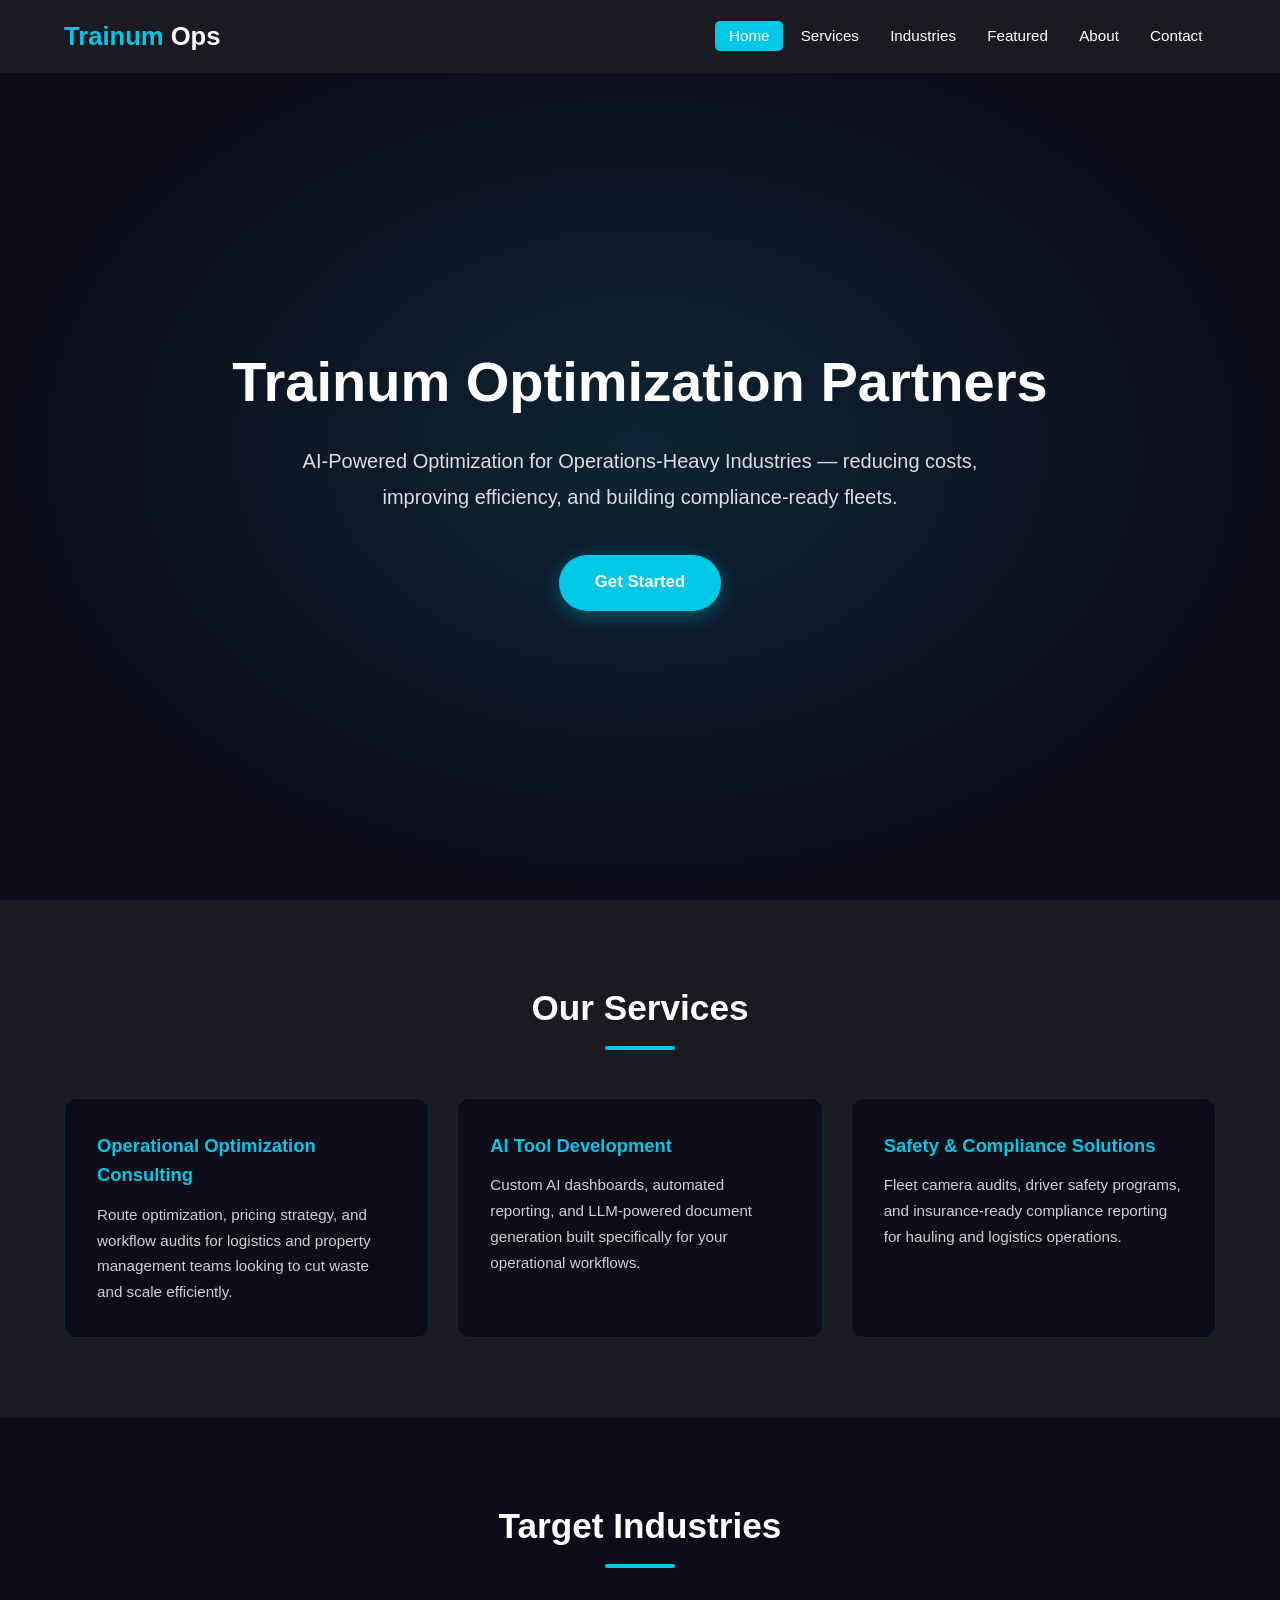
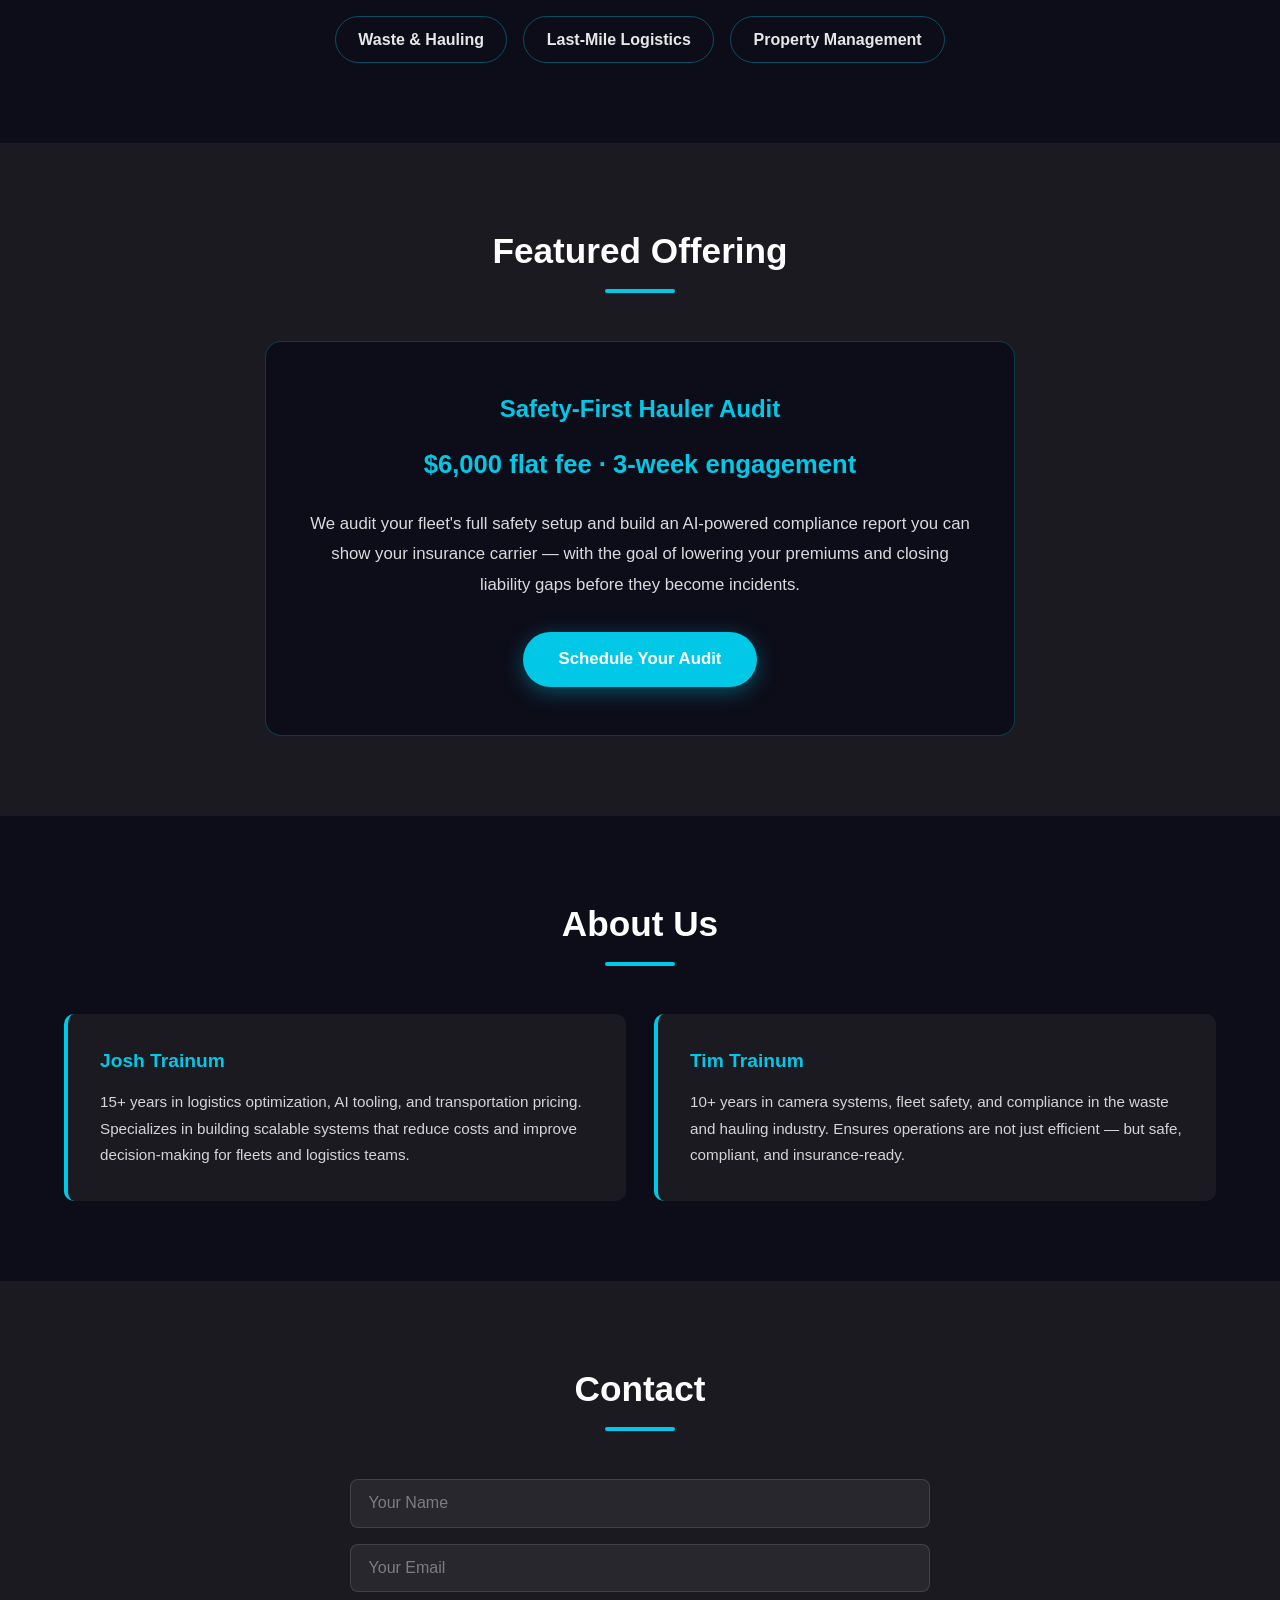
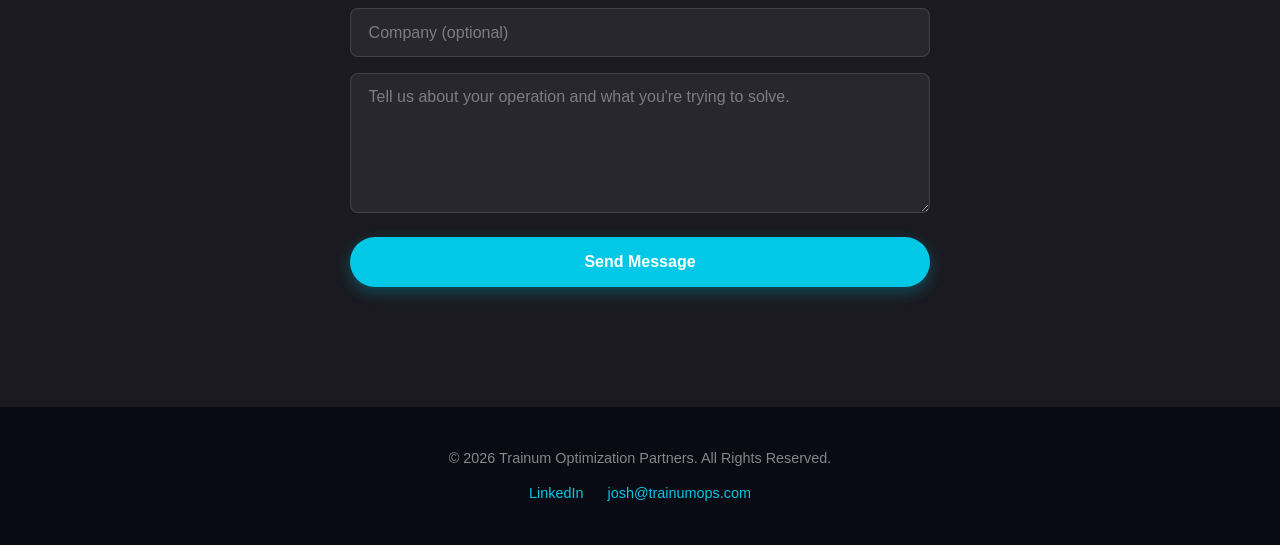
==== index.html @ 780ed60f "Add index.html" ====
<!DOCTYPE html>
<html lang="en">
<head>
    <meta charset="UTF-8">
    <meta name="viewport" content="width=device-width, initial-scale=1.0">
    <title>Trainum Optimization Partners | AI-Powered Optimization for Operations-Heavy Industries</title>
    <meta name="description" content="AI-powered optimization consulting for waste & hauling, last-mile logistics, and property management. Route optimization, pricing strategy, fleet safety audits.">
    <style>
        :root {
            --dark-navy: #0d0d1a;
            --charcoal: #1a1a20;
            --electric-blue: #00c8e6;
            --white: #ffffff;
            --light-gray: #f0f0f0;
        }
        * {
            margin: 0;
            padding: 0;
            box-sizing: border-box;
        }
        body {
            font-family: 'Segoe UI', Tahoma, Geneva, Verdana, sans-serif;
            background-color: var(--dark-navy);
            color: var(--white);
            line-height: 1.6;
            overflow-x: hidden;
            scroll-behavior: smooth;
        }

        /* ── NAV ── */
        .nav-bar {
            position: fixed;
            top: 0;
            width: 100%;
            z-index: 1000;
            background: var(--charcoal);
            padding: 1rem 0;
            transition: background 0.3s ease;
        }
        .nav-bar.scrolled {
            background: rgba(13, 13, 26, 0.97);
            box-shadow: 0 2px 12px rgba(0,0,0,0.4);
        }
        .nav-inner {
            max-width: 1200px;
            margin: 0 auto;
            padding: 0 1.5rem;
            display: flex;
            align-items: center;
            justify-content: space-between;
        }
        .logo {
            font-size: 1.6rem;
            font-weight: 700;
            color: var(--electric-blue);
            text-decoration: none;
            white-space: nowrap;
        }
        .logo span { color: var(--white); }
        .nav-links {
            display: flex;
            flex-direction: row;
            align-items: center;
            gap: 0.25rem;
            list-style: none;
        }
        .nav-links a {
            color: var(--white);
            text-decoration: none;
            padding: 0.4rem 0.85rem;
            border-radius: 5px;
            font-size: 0.95rem;
            transition: background 0.2s, color 0.2s;
        }
        .nav-links a:hover,
        .nav-links a.active {
            background: var(--electric-blue);
            color: var(--white);
        }
        .menu-toggle {
            display: none;
            background: none;
            border: none;
            color: var(--white);
            font-size: 1.6rem;
            cursor: pointer;
            padding: 0.25rem 0.5rem;
        }

        /* ── MOBILE MENU ── */
        .mobile-menu {
            display: none;
            position: fixed;
            inset: 0;
            background: rgba(13,13,26,0.97);
            z-index: 999;
            flex-direction: column;
            align-items: center;
            justify-content: center;
            gap: 1.5rem;
        }
        .mobile-menu.open {
            display: flex;
        }
        .mobile-menu a {
            color: var(--white);
            text-decoration: none;
            font-size: 1.4rem;
            font-weight: 600;
            transition: color 0.2s;
        }
        .mobile-menu a:hover { color: var(--electric-blue); }
        .mobile-menu .close-btn {
            position: absolute;
            top: 1.25rem;
            right: 1.25rem;
            background: var(--electric-blue);
            color: var(--white);
            border: none;
            width: 2.25rem;
            height: 2.25rem;
            border-radius: 50%;
            font-size: 1.1rem;
            font-weight: 700;
            cursor: pointer;
            transition: background 0.2s;
        }
        .mobile-menu .close-btn:hover { background: #00b3d9; }

        /* ── LAYOUT ── */
        .container {
            max-width: 1200px;
            margin: 0 auto;
            padding: 0 1.5rem;
        }
        .section {
            padding: 5rem 0;
        }
        .section-title {
            text-align: center;
            font-size: 2.2rem;
            font-weight: 700;
            margin-bottom: 3rem;
        }
        .section-title::after {
            content: '';
            display: block;
            width: 70px;
            height: 4px;
            background: var(--electric-blue);
            margin: 0.6rem auto 0;
            border-radius: 2px;
        }

        /* ── HERO ── */
        #hero {
            min-height: 100vh;
            display: flex;
            align-items: center;
            justify-content: center;
            text-align: center;
            padding: 8rem 1.5rem 5rem;
            position: relative;
            overflow: hidden;
        }
        #hero::before {
            content: '';
            position: absolute;
            inset: 0;
            background: radial-gradient(ellipse at 50% 50%, rgba(0,200,230,0.12) 0%, transparent 70%);
            pointer-events: none;
        }
        .hero-content { position: relative; z-index: 1; }
        #hero h1 {
            font-size: clamp(2rem, 5vw, 3.5rem);
            font-weight: 800;
            margin-bottom: 1rem;
        }
        #hero p {
            font-size: clamp(1rem, 2vw, 1.25rem);
            max-width: 700px;
            margin: 0 auto 2.5rem;
            color: rgba(255,255,255,0.85);
            line-height: 1.8;
        }
        .cta-btn {
            display: inline-block;
            background: var(--electric-blue);
            color: var(--white);
            padding: 0.9rem 2.25rem;
            border-radius: 50px;
            text-decoration: none;
            font-weight: 600;
            font-size: 1.05rem;
            transition: all 0.3s ease;
            box-shadow: 0 5px 20px rgba(0,200,230,0.35);
        }
        .cta-btn:hover {
            background: #00b3d9;
            transform: translateY(-3px);
            box-shadow: 0 8px 25px rgba(0,200,230,0.5);
        }

        /* ── SERVICES ── */
        #services { background: var(--charcoal); }
        .services-grid {
            display: grid;
            grid-template-columns: repeat(auto-fit, minmax(280px, 1fr));
            gap: 1.75rem;
        }
        .service-card {
            background: var(--dark-navy);
            border: 1px solid rgba(0,200,230,0.15);
            border-radius: 12px;
            padding: 2rem;
            transition: transform 0.3s, box-shadow 0.3s, border-color 0.3s;
        }
        .service-card:hover {
            transform: translateY(-6px);
            box-shadow: 0 12px 30px rgba(0,200,230,0.15);
            border-color: rgba(0,200,230,0.4);
        }
        .service-card h3 {
            font-size: 1.15rem;
            font-weight: 700;
            margin-bottom: 0.75rem;
            color: var(--electric-blue);
        }
        .service-card p {
            color: rgba(255,255,255,0.8);
            font-size: 0.95rem;
            line-height: 1.7;
        }

        /* ── INDUSTRIES ── */
        #industries { background: var(--dark-navy); }
        .industries-list {
            display: flex;
            flex-wrap: wrap;
            justify-content: center;
            gap: 1rem;
            list-style: none;
        }
        .industries-list li {
            font-size: 1rem;
            font-weight: 600;
            padding: 0.6rem 1.4rem;
            border-radius: 30px;
            border: 1.5px solid rgba(0,200,230,0.35);
            color: rgba(255,255,255,0.9);
            transition: all 0.25s ease;
            cursor: default;
        }
        .industries-list li:hover {
            background: var(--electric-blue);
            border-color: var(--electric-blue);
            color: var(--white);
        }

        /* ── FEATURED ── */
        #featured { background: var(--charcoal); }
        .featured-box {
            max-width: 750px;
            margin: 0 auto;
            text-align: center;
            background: var(--dark-navy);
            border: 1px solid rgba(0,200,230,0.25);
            border-radius: 16px;
            padding: 3rem 2.5rem;
        }
        .featured-box h3 {
            font-size: 1.5rem;
            font-weight: 700;
            color: var(--electric-blue);
            margin-bottom: 1rem;
        }
        .featured-box p {
            color: rgba(255,255,255,0.85);
            font-size: 1.05rem;
            line-height: 1.8;
            margin-bottom: 2rem;
        }
        .featured-box .price-tag {
            font-size: 1.6rem;
            font-weight: 800;
            color: var(--electric-blue);
            margin-bottom: 1.5rem;
        }

        /* ── ABOUT ── */
        #about { background: var(--dark-navy); }
        .about-grid {
            display: grid;
            grid-template-columns: repeat(auto-fit, minmax(300px, 1fr));
            gap: 1.75rem;
        }
        .about-card {
            background: var(--charcoal);
            border-left: 4px solid var(--electric-blue);
            border-radius: 10px;
            padding: 2rem;
        }
        .about-card h3 {
            font-size: 1.2rem;
            font-weight: 700;
            margin-bottom: 0.75rem;
            color: var(--electric-blue);
        }
        .about-card p {
            color: rgba(255,255,255,0.82);
            font-size: 0.95rem;
            line-height: 1.75;
        }

        /* ── CONTACT ── */
        #contact { background: var(--charcoal); }
        .contact-form {
            max-width: 580px;
            margin: 0 auto;
        }
        .contact-form input,
        .contact-form textarea {
            width: 100%;
            margin-bottom: 1rem;
            padding: 0.9rem 1.1rem;
            border-radius: 8px;
            border: 1px solid rgba(255,255,255,0.12);
            background: rgba(255,255,255,0.06);
            color: var(--white);
            font-size: 1rem;
            font-family: inherit;
            transition: border-color 0.2s, background 0.2s;
            outline: none;
        }
        .contact-form input::placeholder,
        .contact-form textarea::placeholder { color: rgba(255,255,255,0.4); }
        .contact-form input:focus,
        .contact-form textarea:focus {
            border-color: var(--electric-blue);
            background: rgba(0,200,230,0.05);
        }
        .contact-form textarea { min-height: 140px; resize: vertical; }
        .contact-form button {
            width: 100%;
            background: var(--electric-blue);
            color: var(--white);
            border: none;
            padding: 1rem 2rem;
            border-radius: 50px;
            font-weight: 700;
            font-size: 1rem;
            cursor: pointer;
            transition: all 0.3s ease;
            box-shadow: 0 5px 15px rgba(0,200,230,0.3);
        }
        .contact-form button:hover {
            background: #00b3d9;
            transform: translateY(-2px);
        }
        .contact-form button:disabled {
            opacity: 0.6;
            cursor: not-allowed;
            transform: none;
        }
        .form-status {
            margin-top: 1rem;
            text-align: center;
            font-weight: 600;
            min-height: 1.5rem;
        }
        .form-status.success { color: #4cff9a; }
        .form-status.error { color: #ff6b6b; }

        /* ── FOOTER ── */
        footer {
            background: #0a0a14;
            text-align: center;
            padding: 2.5rem 1.5rem;
            color: rgba(255,255,255,0.5);
            font-size: 0.9rem;
        }
        .footer-links {
            display: flex;
            justify-content: center;
            gap: 1.5rem;
            margin-top: 0.75rem;
        }
        .footer-links a {
            color: var(--electric-blue);
            text-decoration: none;
            transition: color 0.2s;
        }
        .footer-links a:hover { color: var(--white); }

        /* ── SCROLL TO TOP ── */
        .scroll-to-top {
            position: fixed;
            bottom: 2rem;
            right: 2rem;
            background: var(--electric-blue);
            color: var(--white);
            width: 2.75rem;
            height: 2.75rem;
            border-radius: 50%;
            border: none;
            font-size: 1.2rem;
            font-weight: 700;
            cursor: pointer;
            z-index: 1000;
            opacity: 0;
            visibility: hidden;
            transition: all 0.3s ease;
            box-shadow: 0 4px 12px rgba(0,200,230,0.35);
        }
        .scroll-to-top.visible {
            opacity: 1;
            visibility: visible;
        }
        .scroll-to-top:hover {
            background: #00b3d9;
            transform: translateY(-3px);
        }

        /* ── RESPONSIVE ── */
        @media (max-width: 768px) {
            .nav-links { display: none; }
            .menu-toggle { display: block; }
            .section { padding: 4rem 0; }
        }
    </style>
</head>
<body>

    <!-- NAV -->
    <nav class="nav-bar" id="navBar" aria-label="Main navigation">
        <div class="nav-inner">
            <a href="#hero" class="logo">Trainum <span>Ops</span></a>
            <ul class="nav-links" id="navLinks">
                <li><a href="#hero">Home</a></li>
                <li><a href="#services">Services</a></li>
                <li><a href="#industries">Industries</a></li>
                <li><a href="#featured">Featured</a></li>
                <li><a href="#about">About</a></li>
                <li><a href="#contact">Contact</a></li>
            </ul>
            <button class="menu-toggle" id="menuToggle" aria-label="Open menu">☰</button>
        </div>
    </nav>

    <!-- MOBILE MENU -->
    <div class="mobile-menu" id="mobileMenu" role="dialog" aria-modal="true" aria-label="Mobile navigation">
        <button class="close-btn" id="closeMenu" aria-label="Close menu">✕</button>
        <a href="#hero">Home</a>
        <a href="#services">Services</a>
        <a href="#industries">Industries</a>
        <a href="#featured">Featured</a>
        <a href="#about">About</a>
        <a href="#contact">Contact</a>
    </div>

    <!-- HERO -->
    <section id="hero">
        <div class="hero-content">
            <h1>Trainum Optimization Partners</h1>
            <p>AI-Powered Optimization for Operations-Heavy Industries — reducing costs, improving efficiency, and building compliance-ready fleets.</p>
            <a href="#contact" class="cta-btn">Get Started</a>
        </div>
    </section>

    <!-- SERVICES -->
    <section id="services" class="section">
        <div class="container">
            <h2 class="section-title">Our Services</h2>
            <div class="services-grid">
                <div class="service-card">
                    <h3>Operational Optimization Consulting</h3>
                    <p>Route optimization, pricing strategy, and workflow audits for logistics and property management teams looking to cut waste and scale efficiently.</p>
                </div>
                <div class="service-card">
                    <h3>AI Tool Development</h3>
                    <p>Custom AI dashboards, automated reporting, and LLM-powered document generation built specifically for your operational workflows.</p>
                </div>
                <div class="service-card">
                    <h3>Safety & Compliance Solutions</h3>
                    <p>Fleet camera audits, driver safety programs, and insurance-ready compliance reporting for hauling and logistics operations.</p>
                </div>
            </div>
        </div>
    </section>

    <!-- INDUSTRIES -->
    <section id="industries" class="section">
        <div class="container">
            <h2 class="section-title">Target Industries</h2>
            <ul class="industries-list">
                <li>Waste & Hauling</li>
                <li>Last-Mile Logistics</li>
                <li>Property Management</li>
            </ul>
        </div>
    </section>

    <!-- FEATURED -->
    <section id="featured" class="section">
        <div class="container">
            <h2 class="section-title">Featured Offering</h2>
            <div class="featured-box">
                <h3>Safety-First Hauler Audit</h3>
                <div class="price-tag">$6,000 flat fee · 3-week engagement</div>
                <p>We audit your fleet's full safety setup and build an AI-powered compliance report you can show your insurance carrier — with the goal of lowering your premiums and closing liability gaps before they become incidents.</p>
                <a href="#contact" class="cta-btn">Schedule Your Audit</a>
            </div>
        </div>
    </section>

    <!-- ABOUT -->
    <section id="about" class="section">
        <div class="container">
            <h2 class="section-title">About Us</h2>
            <div class="about-grid">
                <div class="about-card">
                    <h3>Josh Trainum</h3>
                    <p>15+ years in logistics optimization, AI tooling, and transportation pricing. Specializes in building scalable systems that reduce costs and improve decision-making for fleets and logistics teams.</p>
                </div>
                <div class="about-card">
                    <h3>Tim Trainum</h3>
                    <p>10+ years in camera systems, fleet safety, and compliance in the waste and hauling industry. Ensures operations are not just efficient — but safe, compliant, and insurance-ready.</p>
                </div>
            </div>
        </div>
    </section>

    <!-- CONTACT -->
    <section id="contact" class="section">
        <div class="container">
            <h2 class="section-title">Contact</h2>
            <div class="contact-form">
                <!-- Replace xyzxyzxyz with your Formspree form ID -->
                <form id="contactForm" action="https://formspree.io/f/mvzvvalb" method="POST">
                    <input type="text" name="name" placeholder="Your Name" required autocomplete="name">
                    <input type="email" name="email" placeholder="Your Email" required autocomplete="email">
                    <input type="text" name="company" placeholder="Company (optional)" autocomplete="organization">
                    <textarea name="message" placeholder="Tell us about your operation and what you're trying to solve." required></textarea>
                    <button type="submit" id="submitBtn">Send Message</button>
                    <p class="form-status" id="formStatus"></p>
                </form>
            </div>
        </div>
    </section>

    <!-- FOOTER -->
    <footer>
        <p>© 2026 Trainum Optimization Partners. All Rights Reserved.</p>
        <div class="footer-links">
            <a href="https://linkedin.com/in/joshtrainum" target="_blank" rel="noopener">LinkedIn</a>
            <a href="mailto:josh@trainumops.com">josh@trainumops.com</a>
        </div>
    </footer>

    <!-- SCROLL TO TOP -->
    <button class="scroll-to-top" id="scrollTop" aria-label="Scroll to top">↑</button>

    <script>
        // ── Mobile menu ──
        const menuToggle = document.getElementById('menuToggle');
        const closeMenu = document.getElementById('closeMenu');
        const mobileMenu = document.getElementById('mobileMenu');

        menuToggle.addEventListener('click', () => mobileMenu.classList.add('open'));
        closeMenu.addEventListener('click', () => mobileMenu.classList.remove('open'));
        mobileMenu.querySelectorAll('a').forEach(link => {
            link.addEventListener('click', () => mobileMenu.classList.remove('open'));
        });

        // ── Nav scroll behavior ──
        const navBar = document.getElementById('navBar');
        const scrollTopBtn = document.getElementById('scrollTop');

        window.addEventListener('scroll', () => {
            const y = window.scrollY;
            navBar.classList.toggle('scrolled', y > 50);
            scrollTopBtn.classList.toggle('visible', y > 400);

            // Active nav link
            let current = '';
            document.querySelectorAll('section[id]').forEach(section => {
                if (y >= section.offsetTop - 120) current = section.id;
            });
            document.querySelectorAll('.nav-links a').forEach(link => {
                link.classList.toggle('active', link.getAttribute('href') === '#' + current);
            });
        });

        // ── Scroll to top ──
        scrollTopBtn.addEventListener('click', () => window.scrollTo({ top: 0, behavior: 'smooth' }));

        // ── Smooth scroll for all anchor links ──
        document.querySelectorAll('a[href^="#"]').forEach(anchor => {
            anchor.addEventListener('click', function(e) {
                const target = document.querySelector(this.getAttribute('href'));
                if (target) {
                    e.preventDefault();
                    target.scrollIntoView({ behavior: 'smooth', block: 'start' });
                }
            });
        });

        // ── Formspree contact form ──
        const form = document.getElementById('contactForm');
        const submitBtn = document.getElementById('submitBtn');
        const formStatus = document.getElementById('formStatus');

        form.addEventListener('submit', async function(e) {
            e.preventDefault();
            submitBtn.disabled = true;
            submitBtn.textContent = 'Sending...';
            formStatus.className = 'form-status';
            formStatus.textContent = '';

            try {
                const res = await fetch(form.action, {
                    method: 'POST',
                    body: new FormData(form),
                    headers: { 'Accept': 'application/json' }
                });
                if (res.ok) {
                    formStatus.textContent = '✓ Message sent! We\'ll be in touch within one business day.';
                    formStatus.className = 'form-status success';
                    form.reset();
                } else {
                    throw new Error('Server error');
                }
            } catch {
                formStatus.textContent = 'Something went wrong. Email us directly at josh@trainumops.com';
                formStatus.className = 'form-status error';
            } finally {
                submitBtn.disabled = false;
                submitBtn.textContent = 'Send Message';
            }
        });
    </script>
</body>
</html>
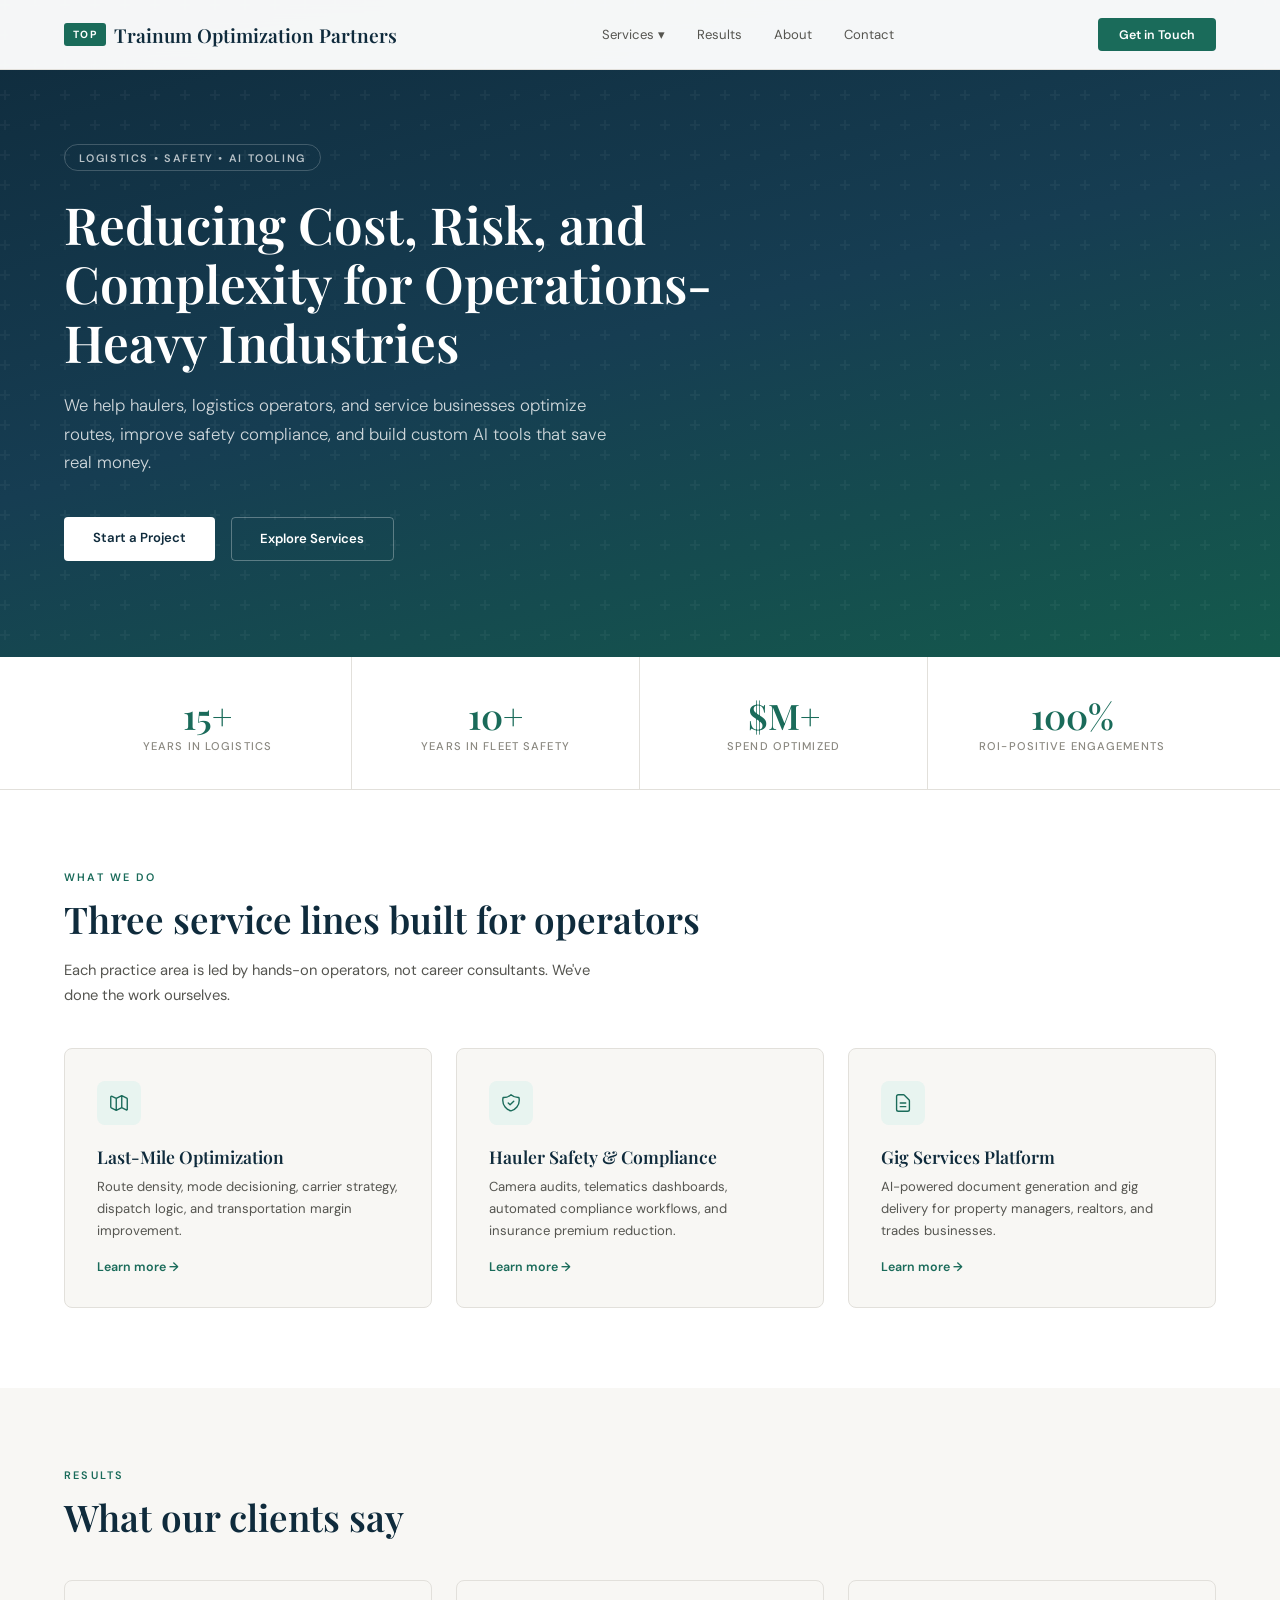
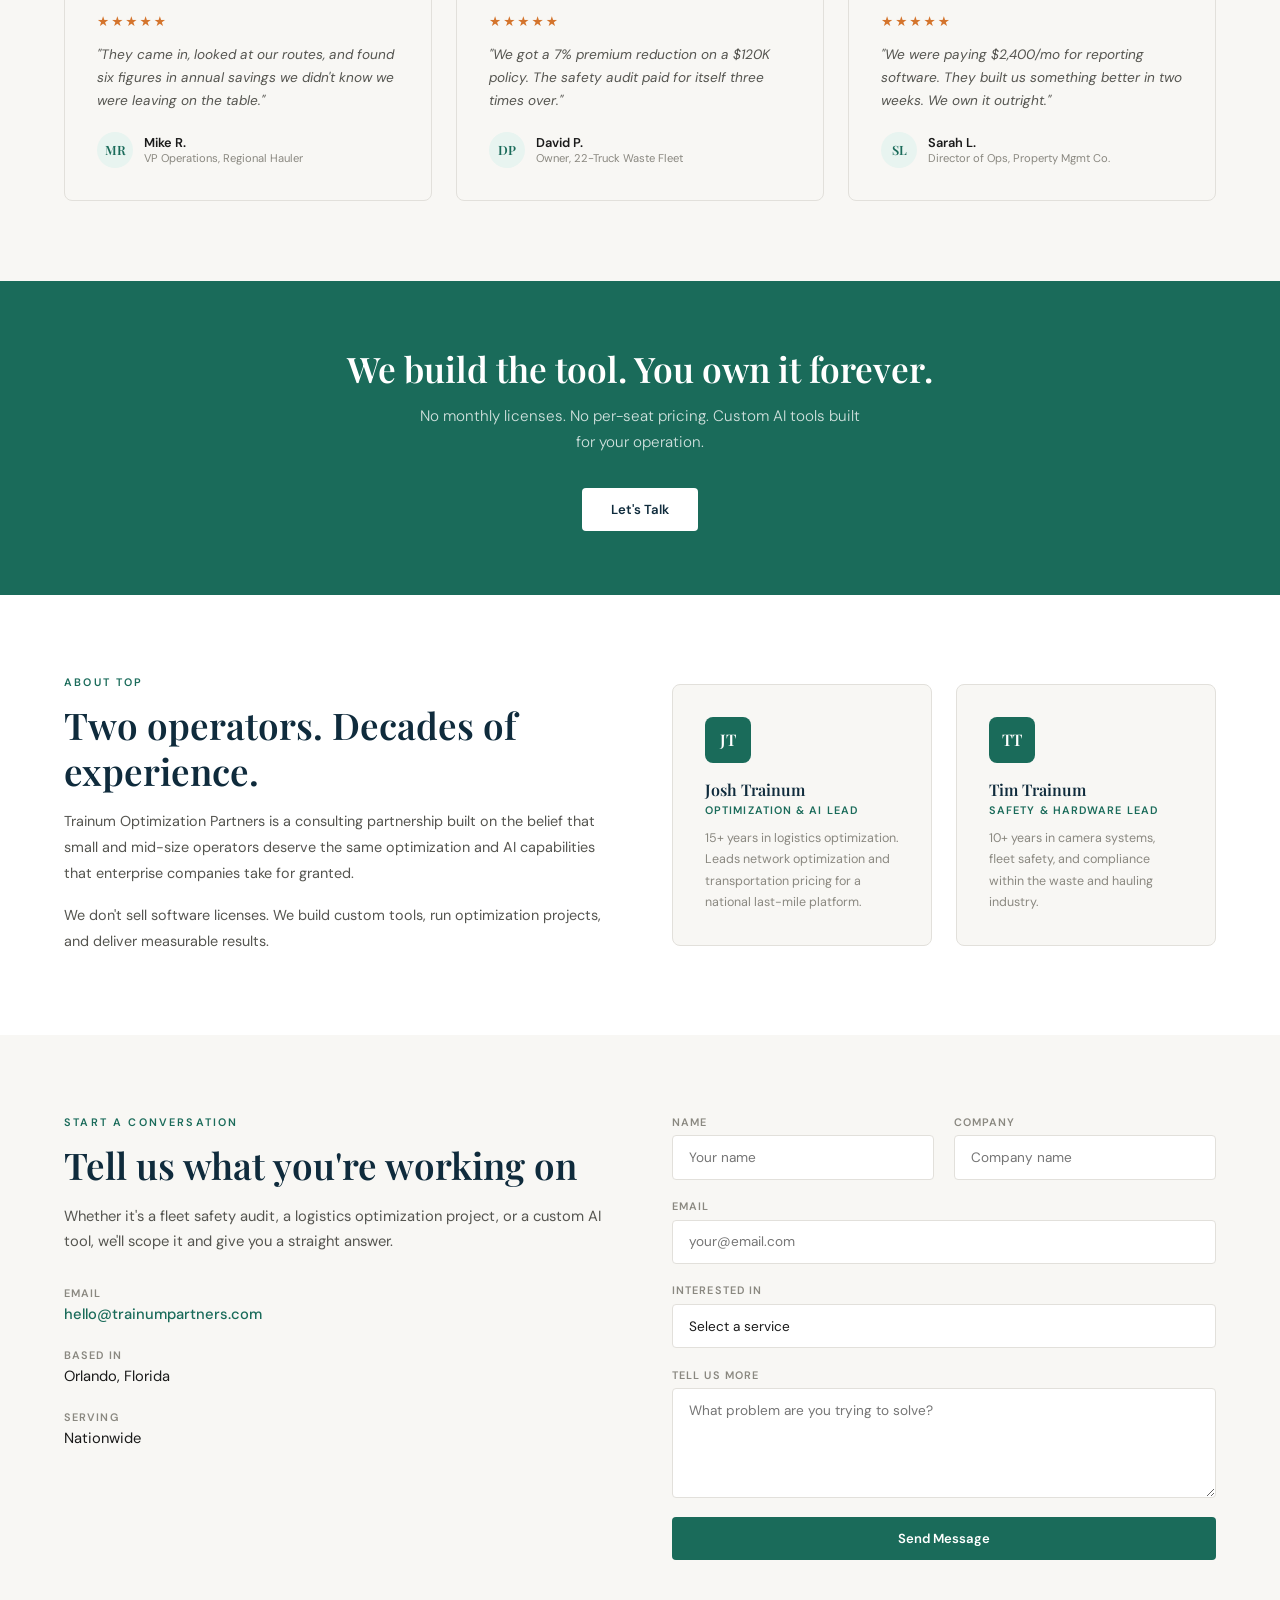
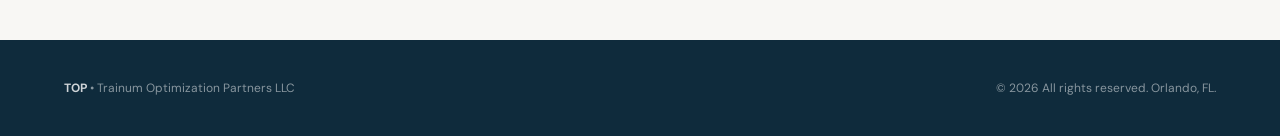
==== commit 699e5529: "Add files via upload" ====
--- a/index.html
+++ b/index.html
@@ -1,643 +1,178 @@
 <!DOCTYPE html>
 <html lang="en">
 <head>
-    <meta charset="UTF-8">
-    <meta name="viewport" content="width=device-width, initial-scale=1.0">
-    <title>Trainum Optimization Partners | AI-Powered Optimization for Operations-Heavy Industries</title>
-    <meta name="description" content="AI-powered optimization consulting for waste & hauling, last-mile logistics, and property management. Route optimization, pricing strategy, fleet safety audits.">
-    <style>
-        :root {
-            --dark-navy: #0d0d1a;
-            --charcoal: #1a1a20;
-            --electric-blue: #00c8e6;
-            --white: #ffffff;
-            --light-gray: #f0f0f0;
-        }
-        * {
-            margin: 0;
-            padding: 0;
-            box-sizing: border-box;
-        }
-        body {
-            font-family: 'Segoe UI', Tahoma, Geneva, Verdana, sans-serif;
-            background-color: var(--dark-navy);
-            color: var(--white);
-            line-height: 1.6;
-            overflow-x: hidden;
-            scroll-behavior: smooth;
-        }
-
-        /* ── NAV ── */
-        .nav-bar {
-            position: fixed;
-            top: 0;
-            width: 100%;
-            z-index: 1000;
-            background: var(--charcoal);
-            padding: 1rem 0;
-            transition: background 0.3s ease;
-        }
-        .nav-bar.scrolled {
-            background: rgba(13, 13, 26, 0.97);
-            box-shadow: 0 2px 12px rgba(0,0,0,0.4);
-        }
-        .nav-inner {
-            max-width: 1200px;
-            margin: 0 auto;
-            padding: 0 1.5rem;
-            display: flex;
-            align-items: center;
-            justify-content: space-between;
-        }
-        .logo {
-            font-size: 1.6rem;
-            font-weight: 700;
-            color: var(--electric-blue);
-            text-decoration: none;
-            white-space: nowrap;
-        }
-        .logo span { color: var(--white); }
-        .nav-links {
-            display: flex;
-            flex-direction: row;
-            align-items: center;
-            gap: 0.25rem;
-            list-style: none;
-        }
-        .nav-links a {
-            color: var(--white);
-            text-decoration: none;
-            padding: 0.4rem 0.85rem;
-            border-radius: 5px;
-            font-size: 0.95rem;
-            transition: background 0.2s, color 0.2s;
-        }
-        .nav-links a:hover,
-        .nav-links a.active {
-            background: var(--electric-blue);
-            color: var(--white);
-        }
-        .menu-toggle {
-            display: none;
-            background: none;
-            border: none;
-            color: var(--white);
-            font-size: 1.6rem;
-            cursor: pointer;
-            padding: 0.25rem 0.5rem;
-        }
-
-        /* ── MOBILE MENU ── */
-        .mobile-menu {
-            display: none;
-            position: fixed;
-            inset: 0;
-            background: rgba(13,13,26,0.97);
-            z-index: 999;
-            flex-direction: column;
-            align-items: center;
-            justify-content: center;
-            gap: 1.5rem;
-        }
-        .mobile-menu.open {
-            display: flex;
-        }
-        .mobile-menu a {
-            color: var(--white);
-            text-decoration: none;
-            font-size: 1.4rem;
-            font-weight: 600;
-            transition: color 0.2s;
-        }
-        .mobile-menu a:hover { color: var(--electric-blue); }
-        .mobile-menu .close-btn {
-            position: absolute;
-            top: 1.25rem;
-            right: 1.25rem;
-            background: var(--electric-blue);
-            color: var(--white);
-            border: none;
-            width: 2.25rem;
-            height: 2.25rem;
-            border-radius: 50%;
-            font-size: 1.1rem;
-            font-weight: 700;
-            cursor: pointer;
-            transition: background 0.2s;
-        }
-        .mobile-menu .close-btn:hover { background: #00b3d9; }
-
-        /* ── LAYOUT ── */
-        .container {
-            max-width: 1200px;
-            margin: 0 auto;
-            padding: 0 1.5rem;
-        }
-        .section {
-            padding: 5rem 0;
-        }
-        .section-title {
-            text-align: center;
-            font-size: 2.2rem;
-            font-weight: 700;
-            margin-bottom: 3rem;
-        }
-        .section-title::after {
-            content: '';
-            display: block;
-            width: 70px;
-            height: 4px;
-            background: var(--electric-blue);
-            margin: 0.6rem auto 0;
-            border-radius: 2px;
-        }
-
-        /* ── HERO ── */
-        #hero {
-            min-height: 100vh;
-            display: flex;
-            align-items: center;
-            justify-content: center;
-            text-align: center;
-            padding: 8rem 1.5rem 5rem;
-            position: relative;
-            overflow: hidden;
-        }
-        #hero::before {
-            content: '';
-            position: absolute;
-            inset: 0;
-            background: radial-gradient(ellipse at 50% 50%, rgba(0,200,230,0.12) 0%, transparent 70%);
-            pointer-events: none;
-        }
-        .hero-content { position: relative; z-index: 1; }
-        #hero h1 {
-            font-size: clamp(2rem, 5vw, 3.5rem);
-            font-weight: 800;
-            margin-bottom: 1rem;
-        }
-        #hero p {
-            font-size: clamp(1rem, 2vw, 1.25rem);
-            max-width: 700px;
-            margin: 0 auto 2.5rem;
-            color: rgba(255,255,255,0.85);
-            line-height: 1.8;
-        }
-        .cta-btn {
-            display: inline-block;
-            background: var(--electric-blue);
-            color: var(--white);
-            padding: 0.9rem 2.25rem;
-            border-radius: 50px;
-            text-decoration: none;
-            font-weight: 600;
-            font-size: 1.05rem;
-            transition: all 0.3s ease;
-            box-shadow: 0 5px 20px rgba(0,200,230,0.35);
-        }
-        .cta-btn:hover {
-            background: #00b3d9;
-            transform: translateY(-3px);
-            box-shadow: 0 8px 25px rgba(0,200,230,0.5);
-        }
-
-        /* ── SERVICES ── */
-        #services { background: var(--charcoal); }
-        .services-grid {
-            display: grid;
-            grid-template-columns: repeat(auto-fit, minmax(280px, 1fr));
-            gap: 1.75rem;
-        }
-        .service-card {
-            background: var(--dark-navy);
-            border: 1px solid rgba(0,200,230,0.15);
-            border-radius: 12px;
-            padding: 2rem;
-            transition: transform 0.3s, box-shadow 0.3s, border-color 0.3s;
-        }
-        .service-card:hover {
-            transform: translateY(-6px);
-            box-shadow: 0 12px 30px rgba(0,200,230,0.15);
-            border-color: rgba(0,200,230,0.4);
-        }
-        .service-card h3 {
-            font-size: 1.15rem;
-            font-weight: 700;
-            margin-bottom: 0.75rem;
-            color: var(--electric-blue);
-        }
-        .service-card p {
-            color: rgba(255,255,255,0.8);
-            font-size: 0.95rem;
-            line-height: 1.7;
-        }
-
-        /* ── INDUSTRIES ── */
-        #industries { background: var(--dark-navy); }
-        .industries-list {
-            display: flex;
-            flex-wrap: wrap;
-            justify-content: center;
-            gap: 1rem;
-            list-style: none;
-        }
-        .industries-list li {
-            font-size: 1rem;
-            font-weight: 600;
-            padding: 0.6rem 1.4rem;
-            border-radius: 30px;
-            border: 1.5px solid rgba(0,200,230,0.35);
-            color: rgba(255,255,255,0.9);
-            transition: all 0.25s ease;
-            cursor: default;
-        }
-        .industries-list li:hover {
-            background: var(--electric-blue);
-            border-color: var(--electric-blue);
-            color: var(--white);
-        }
-
-        /* ── FEATURED ── */
-        #featured { background: var(--charcoal); }
-        .featured-box {
-            max-width: 750px;
-            margin: 0 auto;
-            text-align: center;
-            background: var(--dark-navy);
-            border: 1px solid rgba(0,200,230,0.25);
-            border-radius: 16px;
-            padding: 3rem 2.5rem;
-        }
-        .featured-box h3 {
-            font-size: 1.5rem;
-            font-weight: 700;
-            color: var(--electric-blue);
-            margin-bottom: 1rem;
-        }
-        .featured-box p {
-            color: rgba(255,255,255,0.85);
-            font-size: 1.05rem;
-            line-height: 1.8;
-            margin-bottom: 2rem;
-        }
-        .featured-box .price-tag {
-            font-size: 1.6rem;
-            font-weight: 800;
-            color: var(--electric-blue);
-            margin-bottom: 1.5rem;
-        }
-
-        /* ── ABOUT ── */
-        #about { background: var(--dark-navy); }
-        .about-grid {
-            display: grid;
-            grid-template-columns: repeat(auto-fit, minmax(300px, 1fr));
-            gap: 1.75rem;
-        }
-        .about-card {
-            background: var(--charcoal);
-            border-left: 4px solid var(--electric-blue);
-            border-radius: 10px;
-            padding: 2rem;
-        }
-        .about-card h3 {
-            font-size: 1.2rem;
-            font-weight: 700;
-            margin-bottom: 0.75rem;
-            color: var(--electric-blue);
-        }
-        .about-card p {
-            color: rgba(255,255,255,0.82);
-            font-size: 0.95rem;
-            line-height: 1.75;
-        }
-
-        /* ── CONTACT ── */
-        #contact { background: var(--charcoal); }
-        .contact-form {
-            max-width: 580px;
-            margin: 0 auto;
-        }
-        .contact-form input,
-        .contact-form textarea {
-            width: 100%;
-            margin-bottom: 1rem;
-            padding: 0.9rem 1.1rem;
-            border-radius: 8px;
-            border: 1px solid rgba(255,255,255,0.12);
-            background: rgba(255,255,255,0.06);
-            color: var(--white);
-            font-size: 1rem;
-            font-family: inherit;
-            transition: border-color 0.2s, background 0.2s;
-            outline: none;
-        }
-        .contact-form input::placeholder,
-        .contact-form textarea::placeholder { color: rgba(255,255,255,0.4); }
-        .contact-form input:focus,
-        .contact-form textarea:focus {
-            border-color: var(--electric-blue);
-            background: rgba(0,200,230,0.05);
-        }
-        .contact-form textarea { min-height: 140px; resize: vertical; }
-        .contact-form button {
-            width: 100%;
-            background: var(--electric-blue);
-            color: var(--white);
-            border: none;
-            padding: 1rem 2rem;
-            border-radius: 50px;
-            font-weight: 700;
-            font-size: 1rem;
-            cursor: pointer;
-            transition: all 0.3s ease;
-            box-shadow: 0 5px 15px rgba(0,200,230,0.3);
-        }
-        .contact-form button:hover {
-            background: #00b3d9;
-            transform: translateY(-2px);
-        }
-        .contact-form button:disabled {
-            opacity: 0.6;
-            cursor: not-allowed;
-            transform: none;
-        }
-        .form-status {
-            margin-top: 1rem;
-            text-align: center;
-            font-weight: 600;
-            min-height: 1.5rem;
-        }
-        .form-status.success { color: #4cff9a; }
-        .form-status.error { color: #ff6b6b; }
-
-        /* ── FOOTER ── */
-        footer {
-            background: #0a0a14;
-            text-align: center;
-            padding: 2.5rem 1.5rem;
-            color: rgba(255,255,255,0.5);
-            font-size: 0.9rem;
-        }
-        .footer-links {
-            display: flex;
-            justify-content: center;
-            gap: 1.5rem;
-            margin-top: 0.75rem;
-        }
-        .footer-links a {
-            color: var(--electric-blue);
-            text-decoration: none;
-            transition: color 0.2s;
-        }
-        .footer-links a:hover { color: var(--white); }
-
-        /* ── SCROLL TO TOP ── */
-        .scroll-to-top {
-            position: fixed;
-            bottom: 2rem;
-            right: 2rem;
-            background: var(--electric-blue);
-            color: var(--white);
-            width: 2.75rem;
-            height: 2.75rem;
-            border-radius: 50%;
-            border: none;
-            font-size: 1.2rem;
-            font-weight: 700;
-            cursor: pointer;
-            z-index: 1000;
-            opacity: 0;
-            visibility: hidden;
-            transition: all 0.3s ease;
-            box-shadow: 0 4px 12px rgba(0,200,230,0.35);
-        }
-        .scroll-to-top.visible {
-            opacity: 1;
-            visibility: visible;
-        }
-        .scroll-to-top:hover {
-            background: #00b3d9;
-            transform: translateY(-3px);
-        }
-
-        /* ── RESPONSIVE ── */
-        @media (max-width: 768px) {
-            .nav-links { display: none; }
-            .menu-toggle { display: block; }
-            .section { padding: 4rem 0; }
-        }
-    </style>
+<meta charset="UTF-8">
+<meta name="viewport" content="width=device-width, initial-scale=1.0">
+<title>TOP | Trainum Optimization Partners</title>
+<link href="https://fonts.googleapis.com/css2?family=DM+Sans:wght@300;400;500;600;700&family=Playfair+Display:ital,wght@0,400;0,500;0,600;0,700;1,400&display=swap" rel="stylesheet">
+<link rel="stylesheet" href="style.css">
 </head>
 <body>
 
-    <!-- NAV -->
-    <nav class="nav-bar" id="navBar" aria-label="Main navigation">
-        <div class="nav-inner">
-            <a href="#hero" class="logo">Trainum <span>Ops</span></a>
-            <ul class="nav-links" id="navLinks">
-                <li><a href="#hero">Home</a></li>
-                <li><a href="#services">Services</a></li>
-                <li><a href="#industries">Industries</a></li>
-                <li><a href="#featured">Featured</a></li>
-                <li><a href="#about">About</a></li>
-                <li><a href="#contact">Contact</a></li>
-            </ul>
-            <button class="menu-toggle" id="menuToggle" aria-label="Open menu">☰</button>
-        </div>
-    </nav>
+<nav>
+  <a href="index.html" class="nav-logo"><span class="mark">TOP</span> Trainum Optimization Partners</a>
+  <ul class="nav-links">
+    <li>
+      <a href="#">Services &#9662;</a>
+      <div class="dropdown">
+        <a href="last-mile.html"><strong>Last-Mile Optimization</strong><small>Route density, mode decisioning, throughput</small></a>
+        <a href="hauler-safety.html"><strong>Hauler Safety & Compliance</strong><small>Camera audits, telematics dashboards, AI reporting</small></a>
+        <a href="gig-platform.html"><strong>Gig Services Platform</strong><small>Automated document generation & delivery</small></a>
+      </div>
+    </li>
+    <li><a href="#results">Results</a></li>
+    <li><a href="#about">About</a></li>
+    <li><a href="#contact">Contact</a></li>
+  </ul>
+  <a href="#contact" class="nav-cta">Get in Touch</a>
+  <button class="mob-tog" onclick="document.querySelector('.mm').classList.add('open')"><span></span><span></span><span></span></button>
+</nav>
 
-    <!-- MOBILE MENU -->
-    <div class="mobile-menu" id="mobileMenu" role="dialog" aria-modal="true" aria-label="Mobile navigation">
-        <button class="close-btn" id="closeMenu" aria-label="Close menu">✕</button>
-        <a href="#hero">Home</a>
-        <a href="#services">Services</a>
-        <a href="#industries">Industries</a>
-        <a href="#featured">Featured</a>
-        <a href="#about">About</a>
-        <a href="#contact">Contact</a>
+<div class="mm">
+  <button class="mm-close" onclick="this.parentElement.classList.remove('open')">&times;</button>
+  <a href="last-mile.html">Last-Mile Optimization</a>
+  <a href="hauler-safety.html">Hauler Safety & Compliance</a>
+  <a href="gig-platform.html">Gig Services Platform</a>
+  <a href="#results" onclick="this.parentElement.classList.remove('open')">Results</a>
+  <a href="#about" onclick="this.parentElement.classList.remove('open')">About</a>
+  <a href="#contact" onclick="this.parentElement.classList.remove('open')">Contact</a>
+</div>
+
+<!-- HERO -->
+<div class="page-hero" style="padding-bottom:6rem">
+  <div class="page-hero-pattern"></div>
+  <div style="position:relative">
+    <div class="badge">Logistics &bull; Safety &bull; AI Tooling</div>
+    <h1>Reducing Cost, Risk, and Complexity for Operations-Heavy Industries</h1>
+    <p class="lead" style="margin-bottom:2.5rem">We help haulers, logistics operators, and service businesses optimize routes, improve safety compliance, and build custom AI tools that save real money.</p>
+    <div style="display:flex;gap:1rem;flex-wrap:wrap">
+      <a href="#contact" class="btn btn-white">Start a Project</a>
+      <a href="#services" class="btn btn-ghost">Explore Services</a>
     </div>
+  </div>
+</div>
 
-    <!-- HERO -->
-    <section id="hero">
-        <div class="hero-content">
-            <h1>Trainum Optimization Partners</h1>
-            <p>AI-Powered Optimization for Operations-Heavy Industries — reducing costs, improving efficiency, and building compliance-ready fleets.</p>
-            <a href="#contact" class="cta-btn">Get Started</a>
-        </div>
-    </section>
+<!-- STATS -->
+<div style="background:var(--white);border-bottom:1px solid var(--mid-gray);display:grid;grid-template-columns:repeat(4,1fr);padding:0 4rem">
+  <div style="text-align:center;padding:2.2rem 1rem;border-right:1px solid var(--mid-gray)"><div style="font-family:var(--serif);font-size:2.2rem;font-weight:600;color:var(--teal)">15+</div><div style="font-size:0.7rem;font-weight:500;color:var(--text-muted);text-transform:uppercase;letter-spacing:0.1em">Years in Logistics</div></div>
+  <div style="text-align:center;padding:2.2rem 1rem;border-right:1px solid var(--mid-gray)"><div style="font-family:var(--serif);font-size:2.2rem;font-weight:600;color:var(--teal)">10+</div><div style="font-size:0.7rem;font-weight:500;color:var(--text-muted);text-transform:uppercase;letter-spacing:0.1em">Years in Fleet Safety</div></div>
+  <div style="text-align:center;padding:2.2rem 1rem;border-right:1px solid var(--mid-gray)"><div style="font-family:var(--serif);font-size:2.2rem;font-weight:600;color:var(--teal)">$M+</div><div style="font-size:0.7rem;font-weight:500;color:var(--text-muted);text-transform:uppercase;letter-spacing:0.1em">Spend Optimized</div></div>
+  <div style="text-align:center;padding:2.2rem 1rem"><div style="font-family:var(--serif);font-size:2.2rem;font-weight:600;color:var(--teal)">100%</div><div style="font-size:0.7rem;font-weight:500;color:var(--text-muted);text-transform:uppercase;letter-spacing:0.1em">ROI-Positive Engagements</div></div>
+</div>
 
-    <!-- SERVICES -->
-    <section id="services" class="section">
-        <div class="container">
-            <h2 class="section-title">Our Services</h2>
-            <div class="services-grid">
-                <div class="service-card">
-                    <h3>Operational Optimization Consulting</h3>
-                    <p>Route optimization, pricing strategy, and workflow audits for logistics and property management teams looking to cut waste and scale efficiently.</p>
-                </div>
-                <div class="service-card">
-                    <h3>AI Tool Development</h3>
-                    <p>Custom AI dashboards, automated reporting, and LLM-powered document generation built specifically for your operational workflows.</p>
-                </div>
-                <div class="service-card">
-                    <h3>Safety & Compliance Solutions</h3>
-                    <p>Fleet camera audits, driver safety programs, and insurance-ready compliance reporting for hauling and logistics operations.</p>
-                </div>
-            </div>
-        </div>
-    </section>
+<!-- SERVICES OVERVIEW -->
+<section id="services">
+  <div class="reveal">
+    <p class="sec-tag">What We Do</p>
+    <h2 class="sec-title">Three service lines built for operators</h2>
+    <p class="sec-desc">Each practice area is led by hands-on operators, not career consultants. We've done the work ourselves.</p>
+  </div>
+  <div class="card-grid c3">
+    <a href="last-mile.html" class="card reveal" style="text-decoration:none">
+      <div class="card-icon"><svg viewBox="0 0 24 24"><path d="M9 20l-5.447-2.724A1 1 0 013 16.382V5.618a1 1 0 011.447-.894L9 7m0 13l6-3m-6 3V7m6 10l5.447 2.724A1 1 0 0021 18.382V7.618a1 1 0 00-.553-.894L15 4m0 13V4m0 0L9 7"/></svg></div>
+      <h3>Last-Mile Optimization</h3>
+      <p>Route density, mode decisioning, carrier strategy, dispatch logic, and transportation margin improvement.</p>
+      <div style="margin-top:1rem;font-size:0.78rem;font-weight:600;color:var(--teal)">Learn more &rarr;</div>
+    </a>
+    <a href="hauler-safety.html" class="card reveal" style="text-decoration:none">
+      <div class="card-icon"><svg viewBox="0 0 24 24"><path d="M9 12l2 2 4-4m5.618-4.016A11.955 11.955 0 0112 2.944a11.955 11.955 0 01-8.618 3.04A12.02 12.02 0 003 9c0 5.591 3.824 10.29 9 11.622 5.176-1.332 9-6.03 9-11.622 0-1.042-.133-2.052-.382-3.016z"/></svg></div>
+      <h3>Hauler Safety & Compliance</h3>
+      <p>Camera audits, telematics dashboards, automated compliance workflows, and insurance premium reduction.</p>
+      <div style="margin-top:1rem;font-size:0.78rem;font-weight:600;color:var(--teal)">Learn more &rarr;</div>
+    </a>
+    <a href="gig-platform.html" class="card reveal" style="text-decoration:none">
+      <div class="card-icon"><svg viewBox="0 0 24 24"><path d="M9 12h6m-6 4h6m2 5H7a2 2 0 01-2-2V5a2 2 0 012-2h5.586a1 1 0 01.707.293l5.414 5.414a1 1 0 01.293.707V19a2 2 0 01-2 2z"/></svg></div>
+      <h3>Gig Services Platform</h3>
+      <p>AI-powered document generation and gig delivery for property managers, realtors, and trades businesses.</p>
+      <div style="margin-top:1rem;font-size:0.78rem;font-weight:600;color:var(--teal)">Learn more &rarr;</div>
+    </a>
+  </div>
+</section>
 
-    <!-- INDUSTRIES -->
-    <section id="industries" class="section">
-        <div class="container">
-            <h2 class="section-title">Target Industries</h2>
-            <ul class="industries-list">
-                <li>Waste & Hauling</li>
-                <li>Last-Mile Logistics</li>
-                <li>Property Management</li>
-            </ul>
-        </div>
-    </section>
+<!-- TESTIMONIALS -->
+<section style="background:var(--off-white)" id="results">
+  <div class="reveal">
+    <p class="sec-tag">Results</p>
+    <h2 class="sec-title">What our clients say</h2>
+  </div>
+  <div class="card-grid c3">
+    <div class="card reveal">
+      <div style="color:var(--orange);font-size:0.85rem;margin-bottom:0.8rem;letter-spacing:2px">&#9733;&#9733;&#9733;&#9733;&#9733;</div>
+      <p style="font-size:0.85rem;color:var(--text-sec);line-height:1.7;font-style:italic;margin-bottom:1.2rem">"They came in, looked at our routes, and found six figures in annual savings we didn't know we were leaving on the table."</p>
+      <div style="display:flex;align-items:center;gap:0.7rem"><div style="width:36px;height:36px;border-radius:50%;background:var(--teal-light);display:flex;align-items:center;justify-content:center;font-family:var(--serif);font-size:0.8rem;font-weight:600;color:var(--teal)">MR</div><div><div style="font-size:0.8rem;font-weight:600">Mike R.</div><div style="font-size:0.7rem;color:var(--text-muted)">VP Operations, Regional Hauler</div></div></div>
+    </div>
+    <div class="card reveal">
+      <div style="color:var(--orange);font-size:0.85rem;margin-bottom:0.8rem;letter-spacing:2px">&#9733;&#9733;&#9733;&#9733;&#9733;</div>
+      <p style="font-size:0.85rem;color:var(--text-sec);line-height:1.7;font-style:italic;margin-bottom:1.2rem">"We got a 7% premium reduction on a $120K policy. The safety audit paid for itself three times over."</p>
+      <div style="display:flex;align-items:center;gap:0.7rem"><div style="width:36px;height:36px;border-radius:50%;background:var(--teal-light);display:flex;align-items:center;justify-content:center;font-family:var(--serif);font-size:0.8rem;font-weight:600;color:var(--teal)">DP</div><div><div style="font-size:0.8rem;font-weight:600">David P.</div><div style="font-size:0.7rem;color:var(--text-muted)">Owner, 22-Truck Waste Fleet</div></div></div>
+    </div>
+    <div class="card reveal">
+      <div style="color:var(--orange);font-size:0.85rem;margin-bottom:0.8rem;letter-spacing:2px">&#9733;&#9733;&#9733;&#9733;&#9733;</div>
+      <p style="font-size:0.85rem;color:var(--text-sec);line-height:1.7;font-style:italic;margin-bottom:1.2rem">"We were paying $2,400/mo for reporting software. They built us something better in two weeks. We own it outright."</p>
+      <div style="display:flex;align-items:center;gap:0.7rem"><div style="width:36px;height:36px;border-radius:50%;background:var(--teal-light);display:flex;align-items:center;justify-content:center;font-family:var(--serif);font-size:0.8rem;font-weight:600;color:var(--teal)">SL</div><div><div style="font-size:0.8rem;font-weight:600">Sarah L.</div><div style="font-size:0.7rem;color:var(--text-muted)">Director of Ops, Property Mgmt Co.</div></div></div>
+    </div>
+  </div>
+</section>
 
-    <!-- FEATURED -->
-    <section id="featured" class="section">
-        <div class="container">
-            <h2 class="section-title">Featured Offering</h2>
-            <div class="featured-box">
-                <h3>Safety-First Hauler Audit</h3>
-                <div class="price-tag">$6,000 flat fee · 3-week engagement</div>
-                <p>We audit your fleet's full safety setup and build an AI-powered compliance report you can show your insurance carrier — with the goal of lowering your premiums and closing liability gaps before they become incidents.</p>
-                <a href="#contact" class="cta-btn">Schedule Your Audit</a>
-            </div>
-        </div>
-    </section>
+<!-- CTA -->
+<div class="cta-banner">
+  <h2>We build the tool. You own it forever.</h2>
+  <p>No monthly licenses. No per-seat pricing. Custom AI tools built for your operation.</p>
+  <a href="#contact" class="btn btn-white">Let's Talk</a>
+</div>
 
-    <!-- ABOUT -->
-    <section id="about" class="section">
-        <div class="container">
-            <h2 class="section-title">About Us</h2>
-            <div class="about-grid">
-                <div class="about-card">
-                    <h3>Josh Trainum</h3>
-                    <p>15+ years in logistics optimization, AI tooling, and transportation pricing. Specializes in building scalable systems that reduce costs and improve decision-making for fleets and logistics teams.</p>
-                </div>
-                <div class="about-card">
-                    <h3>Tim Trainum</h3>
-                    <p>10+ years in camera systems, fleet safety, and compliance in the waste and hauling industry. Ensures operations are not just efficient — but safe, compliant, and insurance-ready.</p>
-                </div>
-            </div>
-        </div>
-    </section>
+<!-- ABOUT -->
+<section id="about">
+  <div class="split">
+    <div class="reveal">
+      <p class="sec-tag">About TOP</p>
+      <h2 class="sec-title">Two operators. Decades of experience.</h2>
+      <p style="font-size:0.9rem;color:var(--text-sec);line-height:1.8;margin-bottom:1rem">Trainum Optimization Partners is a consulting partnership built on the belief that small and mid-size operators deserve the same optimization and AI capabilities that enterprise companies take for granted.</p>
+      <p style="font-size:0.9rem;color:var(--text-sec);line-height:1.8">We don't sell software licenses. We build custom tools, run optimization projects, and deliver measurable results.</p>
+    </div>
+    <div class="card-grid c2 reveal" style="margin-top:0">
+      <div class="card">
+        <div style="width:46px;height:46px;border-radius:8px;background:var(--teal);color:var(--white);display:flex;align-items:center;justify-content:center;font-family:var(--serif);font-size:1rem;font-weight:600;margin-bottom:1rem">JT</div>
+        <div style="font-family:var(--serif);font-size:1rem;font-weight:600;color:var(--navy);margin-bottom:0.2rem">Josh Trainum</div>
+        <div style="font-size:0.68rem;font-weight:600;color:var(--teal);text-transform:uppercase;letter-spacing:0.1em;margin-bottom:0.7rem">Optimization & AI Lead</div>
+        <p style="font-size:0.78rem;color:var(--text-muted);line-height:1.7">15+ years in logistics optimization. Leads network optimization and transportation pricing for a national last-mile platform.</p>
+      </div>
+      <div class="card">
+        <div style="width:46px;height:46px;border-radius:8px;background:var(--teal);color:var(--white);display:flex;align-items:center;justify-content:center;font-family:var(--serif);font-size:1rem;font-weight:600;margin-bottom:1rem">TT</div>
+        <div style="font-family:var(--serif);font-size:1rem;font-weight:600;color:var(--navy);margin-bottom:0.2rem">Tim Trainum</div>
+        <div style="font-size:0.68rem;font-weight:600;color:var(--teal);text-transform:uppercase;letter-spacing:0.1em;margin-bottom:0.7rem">Safety & Hardware Lead</div>
+        <p style="font-size:0.78rem;color:var(--text-muted);line-height:1.7">10+ years in camera systems, fleet safety, and compliance within the waste and hauling industry.</p>
+      </div>
+    </div>
+  </div>
+</section>
 
-    <!-- CONTACT -->
-    <section id="contact" class="section">
-        <div class="container">
-            <h2 class="section-title">Contact</h2>
-            <div class="contact-form">
-                <!-- Replace xyzxyzxyz with your Formspree form ID -->
-                <form id="contactForm" action="https://formspree.io/f/mvzvvalb" method="POST">
-                    <input type="text" name="name" placeholder="Your Name" required autocomplete="name">
-                    <input type="email" name="email" placeholder="Your Email" required autocomplete="email">
-                    <input type="text" name="company" placeholder="Company (optional)" autocomplete="organization">
-                    <textarea name="message" placeholder="Tell us about your operation and what you're trying to solve." required></textarea>
-                    <button type="submit" id="submitBtn">Send Message</button>
-                    <p class="form-status" id="formStatus"></p>
-                </form>
-            </div>
-        </div>
-    </section>
+<!-- CONTACT -->
+<section style="background:var(--off-white)" id="contact">
+  <div class="contact-grid">
+    <div class="reveal">
+      <p class="sec-tag">Start a Conversation</p>
+      <h2 class="sec-title">Tell us what you're working on</h2>
+      <p class="sec-desc" style="margin-bottom:2rem">Whether it's a fleet safety audit, a logistics optimization project, or a custom AI tool, we'll scope it and give you a straight answer.</p>
+      <div class="ci"><div class="ci-lab">Email</div><div class="ci-val"><a href="mailto:hello@trainumpartners.com">hello@trainumpartners.com</a></div></div>
+      <div class="ci"><div class="ci-lab">Based In</div><div class="ci-val">Orlando, Florida</div></div>
+      <div class="ci"><div class="ci-lab">Serving</div><div class="ci-val">Nationwide</div></div>
+    </div>
+    <form class="cf reveal" action="https://formspree.io/f/YOUR_FORM_ID" method="POST">
+      <div class="fr"><div class="fg"><label>Name</label><input name="name" placeholder="Your name" required></div><div class="fg"><label>Company</label><input name="company" placeholder="Company name"></div></div>
+      <div class="fg"><label>Email</label><input type="email" name="email" placeholder="your@email.com" required></div>
+      <div class="fg"><label>Interested In</label><select name="service"><option value="">Select a service</option><option>Last-Mile Optimization</option><option>Hauler Safety & Compliance</option><option>Gig Services Platform</option><option>AI Tool Development</option><option>Something Else</option></select></div>
+      <div class="fg"><label>Tell Us More</label><textarea name="message" placeholder="What problem are you trying to solve?"></textarea></div>
+      <button type="submit" class="btn btn-teal">Send Message</button>
+    </form>
+  </div>
+</section>
 
-    <!-- FOOTER -->
-    <footer>
-        <p>© 2026 Trainum Optimization Partners. All Rights Reserved.</p>
-        <div class="footer-links">
-            <a href="https://linkedin.com/in/joshtrainum" target="_blank" rel="noopener">LinkedIn</a>
-            <a href="mailto:josh@trainumops.com">josh@trainumops.com</a>
-        </div>
-    </footer>
+<footer><div><strong>TOP</strong> &bull; Trainum Optimization Partners LLC</div><div>&copy; 2026 All rights reserved. Orlando, FL.</div></footer>
 
-    <!-- SCROLL TO TOP -->
-    <button class="scroll-to-top" id="scrollTop" aria-label="Scroll to top">↑</button>
-
-    <script>
-        // ── Mobile menu ──
-        const menuToggle = document.getElementById('menuToggle');
-        const closeMenu = document.getElementById('closeMenu');
-        const mobileMenu = document.getElementById('mobileMenu');
-
-        menuToggle.addEventListener('click', () => mobileMenu.classList.add('open'));
-        closeMenu.addEventListener('click', () => mobileMenu.classList.remove('open'));
-        mobileMenu.querySelectorAll('a').forEach(link => {
-            link.addEventListener('click', () => mobileMenu.classList.remove('open'));
-        });
-
-        // ── Nav scroll behavior ──
-        const navBar = document.getElementById('navBar');
-        const scrollTopBtn = document.getElementById('scrollTop');
-
-        window.addEventListener('scroll', () => {
-            const y = window.scrollY;
-            navBar.classList.toggle('scrolled', y > 50);
-            scrollTopBtn.classList.toggle('visible', y > 400);
-
-            // Active nav link
-            let current = '';
-            document.querySelectorAll('section[id]').forEach(section => {
-                if (y >= section.offsetTop - 120) current = section.id;
-            });
-            document.querySelectorAll('.nav-links a').forEach(link => {
-                link.classList.toggle('active', link.getAttribute('href') === '#' + current);
-            });
-        });
-
-        // ── Scroll to top ──
-        scrollTopBtn.addEventListener('click', () => window.scrollTo({ top: 0, behavior: 'smooth' }));
-
-        // ── Smooth scroll for all anchor links ──
-        document.querySelectorAll('a[href^="#"]').forEach(anchor => {
-            anchor.addEventListener('click', function(e) {
-                const target = document.querySelector(this.getAttribute('href'));
-                if (target) {
-                    e.preventDefault();
-                    target.scrollIntoView({ behavior: 'smooth', block: 'start' });
-                }
-            });
-        });
-
-        // ── Formspree contact form ──
-        const form = document.getElementById('contactForm');
-        const submitBtn = document.getElementById('submitBtn');
-        const formStatus = document.getElementById('formStatus');
-
-        form.addEventListener('submit', async function(e) {
-            e.preventDefault();
-            submitBtn.disabled = true;
-            submitBtn.textContent = 'Sending...';
-            formStatus.className = 'form-status';
-            formStatus.textContent = '';
-
-            try {
-                const res = await fetch(form.action, {
-                    method: 'POST',
-                    body: new FormData(form),
-                    headers: { 'Accept': 'application/json' }
-                });
-                if (res.ok) {
-                    formStatus.textContent = '✓ Message sent! We\'ll be in touch within one business day.';
-                    formStatus.className = 'form-status success';
-                    form.reset();
-                } else {
-                    throw new Error('Server error');
-                }
-            } catch {
-                formStatus.textContent = 'Something went wrong. Email us directly at josh@trainumops.com';
-                formStatus.className = 'form-status error';
-            } finally {
-                submitBtn.disabled = false;
-                submitBtn.textContent = 'Send Message';
-            }
-        });
-    </script>
+<script>
+const o=new IntersectionObserver(e=>{e.forEach(el=>{if(el.isIntersecting)el.target.classList.add('visible')})},{threshold:0.1,rootMargin:'0px 0px -40px 0px'});
+document.querySelectorAll('.reveal').forEach(el=>o.observe(el));
+</script>
 </body>
 </html>
--- a/style.css
+++ b/style.css
@@ -0,0 +1,170 @@
+/* TOP Site — Shared Styles */
+:root {
+  --white: #ffffff;
+  --off-white: #f8f7f4;
+  --light-gray: #f0efec;
+  --mid-gray: #e2e0db;
+  --text: #1a1a1a;
+  --text-sec: #555550;
+  --text-muted: #8a8880;
+  --navy: #0f2b3c;
+  --teal: #1a6b5a;
+  --teal-light: #e8f4f0;
+  --teal-dark: #145a4c;
+  --orange: #d4742c;
+  --orange-light: #fdf0e6;
+  --serif: 'Playfair Display', Georgia, serif;
+  --sans: 'DM Sans', system-ui, sans-serif;
+}
+*{margin:0;padding:0;box-sizing:border-box}
+html{scroll-behavior:smooth}
+body{font-family:var(--sans);color:var(--text);background:var(--white);-webkit-font-smoothing:antialiased}
+a{color:inherit}
+
+/* NAV */
+nav{position:fixed;top:0;width:100%;z-index:100;background:rgba(255,255,255,0.96);backdrop-filter:blur(12px);border-bottom:1px solid var(--mid-gray);padding:0 4rem;display:flex;justify-content:space-between;align-items:center;height:70px}
+.nav-logo{font-family:var(--serif);font-size:1.2rem;font-weight:600;color:var(--navy);text-decoration:none;display:flex;align-items:center;gap:0.5rem}
+.mark{background:var(--teal);color:var(--white);font-family:var(--sans);font-size:0.65rem;font-weight:700;letter-spacing:0.15em;padding:0.3rem 0.55rem;border-radius:3px}
+.nav-links{display:flex;gap:0;list-style:none}
+.nav-links li{position:relative}
+.nav-links>li>a{font-size:0.82rem;font-weight:400;color:var(--text-sec);text-decoration:none;padding:1.4rem 1rem;display:block;transition:color 0.2s}
+.nav-links>li>a:hover,.nav-links>li>a.active{color:var(--teal)}
+/* Dropdown */
+.dropdown{display:none;position:absolute;top:100%;left:0;background:var(--white);border:1px solid var(--mid-gray);border-radius:6px;min-width:260px;box-shadow:0 8px 30px rgba(0,0,0,0.08);padding:0.5rem 0;z-index:200}
+.nav-links li:hover .dropdown{display:block}
+.dropdown a{display:block;padding:0.7rem 1.2rem;font-size:0.82rem;color:var(--text-sec);text-decoration:none;transition:background 0.15s}
+.dropdown a:hover{background:var(--teal-light);color:var(--teal)}
+.dropdown a small{display:block;font-size:0.72rem;color:var(--text-muted);margin-top:0.15rem}
+.nav-cta{font-size:0.78rem;font-weight:600;color:var(--white);background:var(--teal);padding:0.55rem 1.3rem;border-radius:4px;text-decoration:none;transition:background 0.2s}
+.nav-cta:hover{background:var(--teal-dark)}
+.mob-tog{display:none;cursor:pointer;background:none;border:none}
+.mob-tog span{display:block;width:22px;height:2px;background:var(--text);margin:5px 0;border-radius:1px}
+
+/* PAGE HERO (reusable) */
+.page-hero{padding:9rem 4rem 5rem;background:linear-gradient(165deg,var(--navy) 0%,#163d52 50%,var(--teal-dark) 100%);color:var(--white);position:relative;overflow:hidden}
+.page-hero.alt{background:linear-gradient(165deg,#1e3a2f 0%,var(--teal-dark) 50%,#0f2b3c 100%)}
+.page-hero.product{background:linear-gradient(165deg,#2c1810 0%,var(--orange) 60%,#d4742c 100%)}
+.page-hero-pattern{position:absolute;inset:0;opacity:0.04;background-image:url("data:image/svg+xml,%3Csvg width='60' height='60' viewBox='0 0 60 60' xmlns='http://www.w3.org/2000/svg'%3E%3Cg fill='none'%3E%3Cg fill='%23ffffff'%3E%3Cpath d='M36 34v-4h-2v4h-4v2h4v4h2v-4h4v-2h-4zm0-30V0h-2v4h-4v2h4v4h2V6h4V4h-4zM6 34v-4H4v4H0v2h4v4h2v-4h4v-2H6zM6 4V0H4v4H0v2h4v4h2V6h4V4H6z'/%3E%3C/g%3E%3C/g%3E%3C/svg%3E")}
+.page-hero .badge{display:inline-block;font-size:0.68rem;font-weight:600;letter-spacing:0.15em;text-transform:uppercase;color:rgba(255,255,255,0.7);border:1px solid rgba(255,255,255,0.2);padding:0.35rem 0.9rem;border-radius:20px;margin-bottom:1.5rem}
+.page-hero h1{font-family:var(--serif);font-size:clamp(2.2rem,5vw,3.2rem);font-weight:600;line-height:1.15;margin-bottom:1.2rem;max-width:700px}
+.page-hero p.lead{font-size:1.05rem;font-weight:300;line-height:1.7;color:rgba(255,255,255,0.8);max-width:560px}
+
+/* SECTIONS */
+section{padding:5rem 4rem}
+.sec-tag{font-size:0.68rem;font-weight:600;letter-spacing:0.2em;text-transform:uppercase;color:var(--teal);margin-bottom:0.8rem}
+.sec-title{font-family:var(--serif);font-size:clamp(1.7rem,3vw,2.3rem);font-weight:600;line-height:1.25;margin-bottom:1rem;color:var(--navy)}
+.sec-desc{font-size:0.92rem;font-weight:400;color:var(--text-sec);line-height:1.7;max-width:560px}
+
+/* GRID CARDS */
+.card-grid{display:grid;gap:1.5rem;margin-top:2.5rem}
+.card-grid.c3{grid-template-columns:repeat(3,1fr)}
+.card-grid.c2{grid-template-columns:repeat(2,1fr)}
+.card{background:var(--off-white);border:1px solid var(--mid-gray);border-radius:8px;padding:2rem;transition:all 0.3s}
+.card:hover{border-color:var(--teal);box-shadow:0 6px 24px rgba(26,107,90,0.07);transform:translateY(-2px)}
+.card-icon{width:44px;height:44px;background:var(--teal-light);border-radius:8px;display:flex;align-items:center;justify-content:center;margin-bottom:1.2rem}
+.card-icon svg{width:22px;height:22px;stroke:var(--teal);fill:none;stroke-width:1.5;stroke-linecap:round;stroke-linejoin:round}
+.card h3{font-family:var(--serif);font-size:1.1rem;font-weight:600;color:var(--navy);margin-bottom:0.5rem}
+.card p{font-size:0.82rem;color:var(--text-sec);line-height:1.7}
+.card ul{list-style:none;margin-top:0.8rem}
+.card ul li{font-size:0.78rem;color:var(--text-muted);padding:0.25rem 0 0.25rem 1rem;position:relative}
+.card ul li::before{content:'';position:absolute;left:0;top:10px;width:5px;height:5px;border-radius:50%;background:var(--teal)}
+
+/* TWO COL FEATURE */
+.split{display:grid;grid-template-columns:1fr 1fr;gap:4rem;align-items:center}
+
+/* DARK SECTION */
+.dark{background:var(--navy);color:var(--white)}
+.dark .sec-tag{color:var(--orange)}
+.dark .sec-title{color:var(--white)}
+.dark p,.dark li{color:rgba(255,255,255,0.7)}
+.dark strong{color:var(--white)}
+
+/* TEAL SECTION */
+.teal-bg{background:var(--teal-light)}
+
+/* KPI GRID */
+.kpi-row{display:grid;grid-template-columns:repeat(4,1fr);gap:1rem;margin-top:2rem}
+.kpi-box{background:rgba(255,255,255,0.06);border:1px solid rgba(255,255,255,0.1);border-radius:6px;padding:1.3rem;text-align:center}
+.dark .kpi-box{background:rgba(255,255,255,0.06)}
+.kpi-val{font-family:var(--serif);font-size:1.8rem;font-weight:600;color:var(--orange)}
+.kpi-lab{font-size:0.65rem;font-weight:400;color:rgba(255,255,255,0.45);text-transform:uppercase;letter-spacing:0.08em}
+
+/* QUOTE */
+.quote-block{margin-top:2rem;background:rgba(255,255,255,0.04);border-left:3px solid var(--orange);padding:1.2rem 1.5rem;border-radius:0 6px 6px 0}
+.quote-block p{font-size:0.85rem;font-style:italic;line-height:1.7;margin-bottom:0.5rem}
+.quote-block cite{font-size:0.75rem;color:var(--orange);font-style:normal;font-weight:500}
+
+/* STATUS FLOW */
+.status-flow{display:flex;flex-wrap:wrap;gap:0.4rem;margin-top:1rem}
+.status-pill{font-size:0.62rem;font-weight:600;letter-spacing:0.08em;text-transform:uppercase;padding:0.3rem 0.7rem;border-radius:20px;background:var(--teal-light);color:var(--teal);border:1px solid rgba(26,107,90,0.15)}
+.status-pill.active{background:var(--teal);color:var(--white)}
+
+/* PRICING CARD */
+.price-card{background:var(--white);border:2px solid var(--teal);border-radius:10px;padding:2.5rem;text-align:center}
+.price-card .price{font-family:var(--serif);font-size:2.5rem;font-weight:600;color:var(--teal)}
+.price-card .price-sub{font-size:0.78rem;color:var(--text-muted);margin-bottom:1.5rem}
+.price-card ul{list-style:none;text-align:left;margin-bottom:1.5rem}
+.price-card ul li{font-size:0.82rem;color:var(--text-sec);padding:0.5rem 0;border-bottom:1px solid var(--light-gray)}
+.price-card ul li::before{content:'✓ ';color:var(--teal);font-weight:700}
+
+/* BUTTONS */
+.btn{display:inline-block;font-family:var(--sans);font-size:0.82rem;font-weight:600;padding:0.8rem 1.8rem;border-radius:4px;text-decoration:none;transition:all 0.2s;border:none;cursor:pointer}
+.btn-teal{background:var(--teal);color:var(--white)}
+.btn-teal:hover{background:var(--teal-dark)}
+.btn-white{background:var(--white);color:var(--navy)}
+.btn-white:hover{background:var(--off-white)}
+.btn-outline{background:transparent;color:var(--teal);border:1px solid var(--teal)}
+.btn-outline:hover{background:var(--teal-light)}
+.btn-ghost{background:transparent;color:var(--white);border:1px solid rgba(255,255,255,0.3)}
+.btn-ghost:hover{border-color:var(--white);background:rgba(255,255,255,0.08)}
+
+/* CTA BANNER */
+.cta-banner{background:var(--teal);color:var(--white);text-align:center;padding:4rem;position:relative;overflow:hidden}
+.cta-banner h2{font-family:var(--serif);font-size:clamp(1.6rem,3vw,2.2rem);font-weight:600;margin-bottom:0.8rem}
+.cta-banner p{font-size:0.95rem;font-weight:300;color:rgba(255,255,255,0.8);max-width:460px;margin:0 auto 2rem;line-height:1.7}
+
+/* CONTACT */
+.contact-grid{display:grid;grid-template-columns:1fr 1fr;gap:4rem;align-items:start}
+.cf{display:flex;flex-direction:column;gap:1.2rem}
+.fr{display:grid;grid-template-columns:1fr 1fr;gap:1.2rem}
+.fg{display:flex;flex-direction:column;gap:0.4rem}
+.fg label{font-size:0.68rem;font-weight:600;letter-spacing:0.1em;text-transform:uppercase;color:var(--text-muted)}
+.fg input,.fg textarea,.fg select{font-family:var(--sans);font-size:0.85rem;color:var(--text);background:var(--white);border:1px solid var(--mid-gray);border-radius:4px;padding:0.8rem 1rem;outline:none;transition:border-color 0.2s}
+.fg input:focus,.fg textarea:focus,.fg select:focus{border-color:var(--teal)}
+.fg textarea{min-height:110px;resize:vertical}
+.fg select{cursor:pointer;-webkit-appearance:none}
+.ci{margin-bottom:1.5rem}
+.ci-lab{font-size:0.68rem;font-weight:600;letter-spacing:0.1em;text-transform:uppercase;color:var(--text-muted);margin-bottom:0.25rem}
+.ci-val{font-size:0.92rem}
+.ci-val a{color:var(--teal);text-decoration:none;font-weight:500}
+
+/* FOOTER */
+footer{background:var(--navy);color:rgba(255,255,255,0.5);padding:2.5rem 4rem;display:flex;justify-content:space-between;align-items:center;font-size:0.75rem}
+footer strong{color:rgba(255,255,255,0.8)}
+
+/* ANIMATIONS */
+.reveal{opacity:0;transform:translateY(22px);transition:opacity 0.6s ease,transform 0.6s ease}
+.reveal.visible{opacity:1;transform:translateY(0)}
+
+/* MOBILE */
+.mm{display:none;position:fixed;inset:0;background:var(--white);z-index:200;flex-direction:column;justify-content:center;align-items:center;gap:1.8rem}
+.mm.open{display:flex}
+.mm a{font-family:var(--serif);font-size:1.3rem;font-weight:500;color:var(--navy);text-decoration:none}
+.mm a:hover{color:var(--teal)}
+.mm-close{position:absolute;top:1rem;right:1.5rem;font-size:1.8rem;color:var(--text);cursor:pointer;background:none;border:none}
+
+@media(max-width:1024px){
+  section{padding:3.5rem 2rem}
+  nav{padding:0 1.5rem}
+  .card-grid.c3,.card-grid.c2,.split,.contact-grid{grid-template-columns:1fr}
+  .kpi-row{grid-template-columns:repeat(2,1fr)}
+  footer{padding:2rem;flex-direction:column;gap:0.6rem;text-align:center}
+  .page-hero{padding:7rem 2rem 3.5rem}
+}
+@media(max-width:768px){
+  .nav-links,.nav-cta{display:none}
+  .mob-tog{display:block}
+  .kpi-row{grid-template-columns:1fr}
+  .fr{grid-template-columns:1fr}
+  .page-hero h1{font-size:2rem}
+}
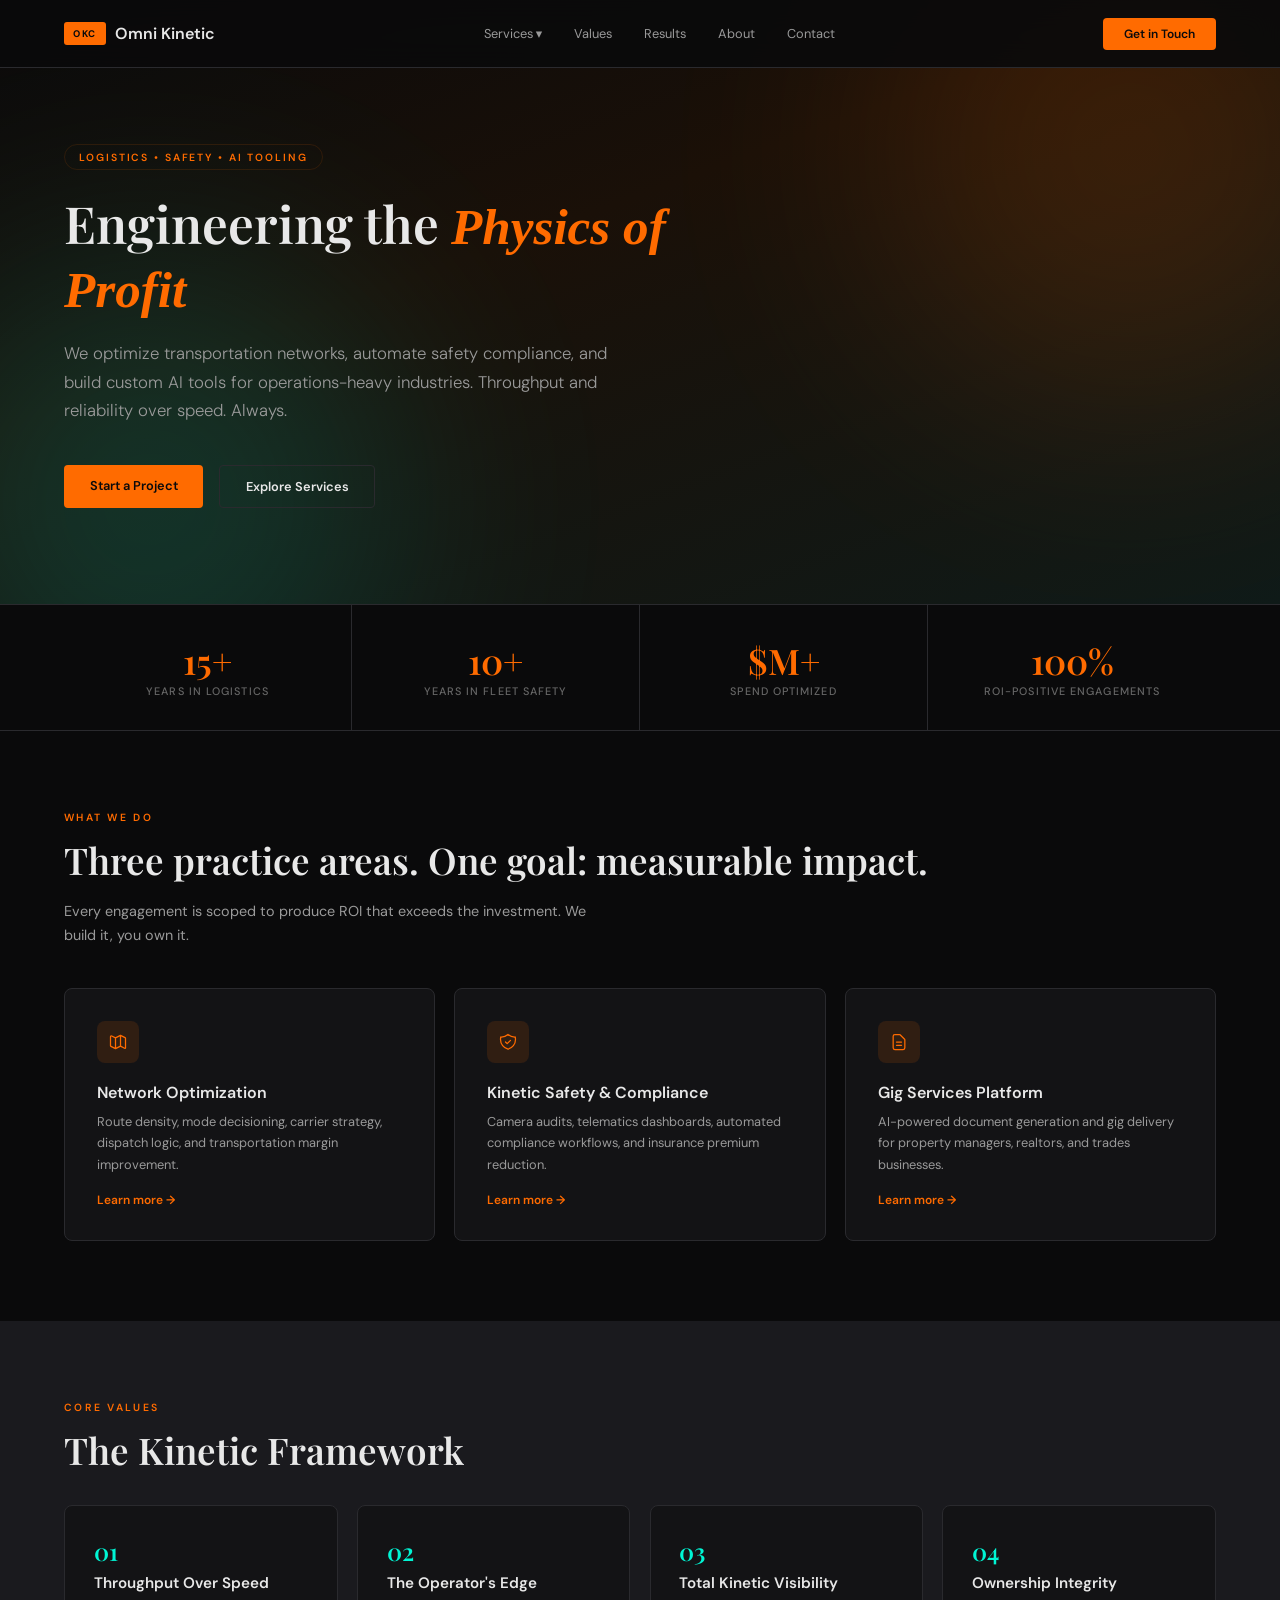
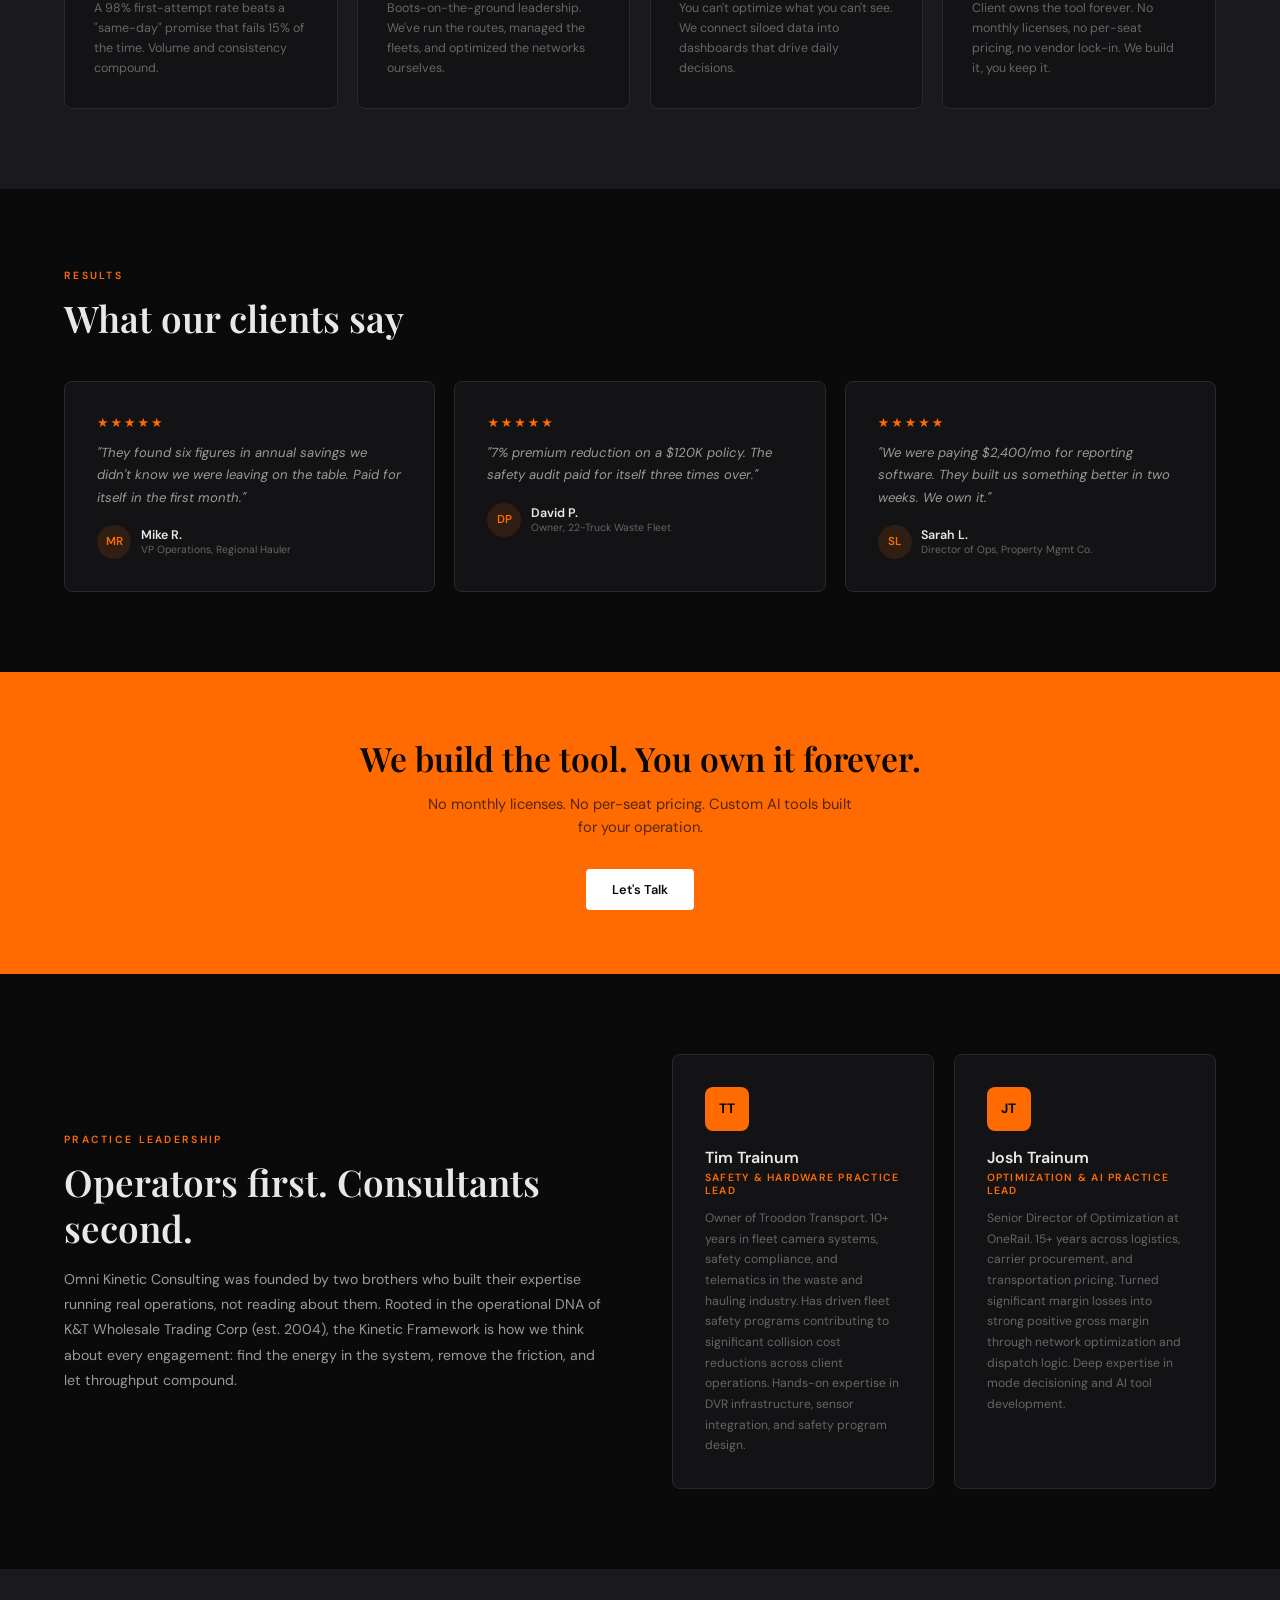
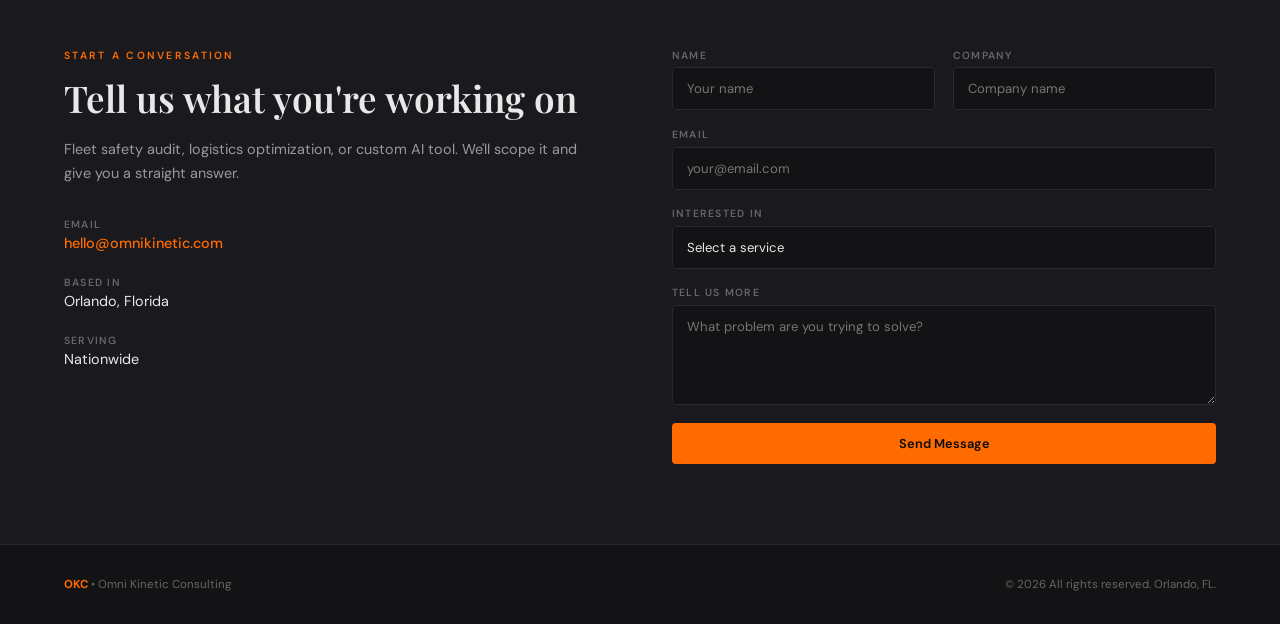
==== commit d09f3cda: "Add files via upload" ====
--- a/index.html
+++ b/index.html
@@ -3,23 +3,21 @@
 <head>
 <meta charset="UTF-8">
 <meta name="viewport" content="width=device-width, initial-scale=1.0">
-<title>TOP | Trainum Optimization Partners</title>
+<title>Omni Kinetic Consulting | Engineering the Physics of Profit</title>
 <link href="https://fonts.googleapis.com/css2?family=DM+Sans:wght@300;400;500;600;700&family=Playfair+Display:ital,wght@0,400;0,500;0,600;0,700;1,400&display=swap" rel="stylesheet">
 <link rel="stylesheet" href="style.css">
 </head>
 <body>
 
 <nav>
-  <a href="index.html" class="nav-logo"><span class="mark">TOP</span> Trainum Optimization Partners</a>
+  <a href="index.html" class="nav-logo"><span class="mark">OKC</span> Omni Kinetic</a>
   <ul class="nav-links">
-    <li>
-      <a href="#">Services &#9662;</a>
-      <div class="dropdown">
-        <a href="last-mile.html"><strong>Last-Mile Optimization</strong><small>Route density, mode decisioning, throughput</small></a>
-        <a href="hauler-safety.html"><strong>Hauler Safety & Compliance</strong><small>Camera audits, telematics dashboards, AI reporting</small></a>
-        <a href="gig-platform.html"><strong>Gig Services Platform</strong><small>Automated document generation & delivery</small></a>
-      </div>
-    </li>
+    <li><a href="#">Services &#9662;</a><div class="dropdown">
+      <a href="network-optimization.html"><strong>Network Optimization</strong><small>Route density, mode decisioning, throughput</small></a>
+      <a href="kinetic-safety.html"><strong>Kinetic Safety & Compliance</strong><small>Camera audits, telematics dashboards, AI reporting</small></a>
+      <a href="gig-platform.html"><strong>Gig Services Platform</strong><small>Automated document generation & delivery</small></a>
+    </div></li>
+    <li><a href="#values">Values</a></li>
     <li><a href="#results">Results</a></li>
     <li><a href="#about">About</a></li>
     <li><a href="#contact">Contact</a></li>
@@ -27,152 +25,165 @@
   <a href="#contact" class="nav-cta">Get in Touch</a>
   <button class="mob-tog" onclick="document.querySelector('.mm').classList.add('open')"><span></span><span></span><span></span></button>
 </nav>
-
-<div class="mm">
-  <button class="mm-close" onclick="this.parentElement.classList.remove('open')">&times;</button>
-  <a href="last-mile.html">Last-Mile Optimization</a>
-  <a href="hauler-safety.html">Hauler Safety & Compliance</a>
-  <a href="gig-platform.html">Gig Services Platform</a>
-  <a href="#results" onclick="this.parentElement.classList.remove('open')">Results</a>
-  <a href="#about" onclick="this.parentElement.classList.remove('open')">About</a>
-  <a href="#contact" onclick="this.parentElement.classList.remove('open')">Contact</a>
-</div>
+<div class="mm"><button class="mm-close" onclick="this.parentElement.classList.remove('open')">&times;</button><a href="network-optimization.html">Network Optimization</a><a href="kinetic-safety.html">Kinetic Safety</a><a href="gig-platform.html">Gig Platform</a><a href="#results" onclick="this.parentElement.classList.remove('open')">Results</a><a href="#about" onclick="this.parentElement.classList.remove('open')">About</a><a href="#contact" onclick="this.parentElement.classList.remove('open')">Contact</a></div>
 
 <!-- HERO -->
-<div class="page-hero" style="padding-bottom:6rem">
-  <div class="page-hero-pattern"></div>
+<div class="page-hero main" style="padding-bottom:6rem">
+  <div class="hero-glow orange-g"></div>
+  <div class="hero-glow teal-g"></div>
   <div style="position:relative">
     <div class="badge">Logistics &bull; Safety &bull; AI Tooling</div>
-    <h1>Reducing Cost, Risk, and Complexity for Operations-Heavy Industries</h1>
-    <p class="lead" style="margin-bottom:2.5rem">We help haulers, logistics operators, and service businesses optimize routes, improve safety compliance, and build custom AI tools that save real money.</p>
+    <h1>Engineering the <em>Physics of Profit</em></h1>
+    <p class="lead" style="margin-bottom:2.5rem">We optimize transportation networks, automate safety compliance, and build custom AI tools for operations-heavy industries. Throughput and reliability over speed. Always.</p>
     <div style="display:flex;gap:1rem;flex-wrap:wrap">
-      <a href="#contact" class="btn btn-white">Start a Project</a>
+      <a href="#contact" class="btn btn-orange">Start a Project</a>
       <a href="#services" class="btn btn-ghost">Explore Services</a>
     </div>
   </div>
 </div>
 
 <!-- STATS -->
-<div style="background:var(--white);border-bottom:1px solid var(--mid-gray);display:grid;grid-template-columns:repeat(4,1fr);padding:0 4rem">
-  <div style="text-align:center;padding:2.2rem 1rem;border-right:1px solid var(--mid-gray)"><div style="font-family:var(--serif);font-size:2.2rem;font-weight:600;color:var(--teal)">15+</div><div style="font-size:0.7rem;font-weight:500;color:var(--text-muted);text-transform:uppercase;letter-spacing:0.1em">Years in Logistics</div></div>
-  <div style="text-align:center;padding:2.2rem 1rem;border-right:1px solid var(--mid-gray)"><div style="font-family:var(--serif);font-size:2.2rem;font-weight:600;color:var(--teal)">10+</div><div style="font-size:0.7rem;font-weight:500;color:var(--text-muted);text-transform:uppercase;letter-spacing:0.1em">Years in Fleet Safety</div></div>
-  <div style="text-align:center;padding:2.2rem 1rem;border-right:1px solid var(--mid-gray)"><div style="font-family:var(--serif);font-size:2.2rem;font-weight:600;color:var(--teal)">$M+</div><div style="font-size:0.7rem;font-weight:500;color:var(--text-muted);text-transform:uppercase;letter-spacing:0.1em">Spend Optimized</div></div>
-  <div style="text-align:center;padding:2.2rem 1rem"><div style="font-family:var(--serif);font-size:2.2rem;font-weight:600;color:var(--teal)">100%</div><div style="font-size:0.7rem;font-weight:500;color:var(--text-muted);text-transform:uppercase;letter-spacing:0.1em">ROI-Positive Engagements</div></div>
+<div class="stats-bar">
+  <div class="stat"><div class="stat-val">15+</div><div class="stat-lab">Years in Logistics</div></div>
+  <div class="stat"><div class="stat-val">10+</div><div class="stat-lab">Years in Fleet Safety</div></div>
+  <div class="stat"><div class="stat-val">$M+</div><div class="stat-lab">Spend Optimized</div></div>
+  <div class="stat"><div class="stat-val">100%</div><div class="stat-lab">ROI-Positive Engagements</div></div>
 </div>
 
-<!-- SERVICES OVERVIEW -->
+<!-- SERVICES -->
 <section id="services">
   <div class="reveal">
     <p class="sec-tag">What We Do</p>
-    <h2 class="sec-title">Three service lines built for operators</h2>
-    <p class="sec-desc">Each practice area is led by hands-on operators, not career consultants. We've done the work ourselves.</p>
+    <h2 class="sec-title">Three practice areas. One goal: measurable impact.</h2>
+    <p class="sec-desc">Every engagement is scoped to produce ROI that exceeds the investment. We build it, you own it.</p>
   </div>
   <div class="card-grid c3">
-    <a href="last-mile.html" class="card reveal" style="text-decoration:none">
+    <a href="network-optimization.html" class="card reveal" style="text-decoration:none">
       <div class="card-icon"><svg viewBox="0 0 24 24"><path d="M9 20l-5.447-2.724A1 1 0 013 16.382V5.618a1 1 0 011.447-.894L9 7m0 13l6-3m-6 3V7m6 10l5.447 2.724A1 1 0 0021 18.382V7.618a1 1 0 00-.553-.894L15 4m0 13V4m0 0L9 7"/></svg></div>
-      <h3>Last-Mile Optimization</h3>
+      <h3>Network Optimization</h3>
       <p>Route density, mode decisioning, carrier strategy, dispatch logic, and transportation margin improvement.</p>
-      <div style="margin-top:1rem;font-size:0.78rem;font-weight:600;color:var(--teal)">Learn more &rarr;</div>
+      <div style="margin-top:1rem;font-size:0.75rem;font-weight:600;color:var(--orange)">Learn more &rarr;</div>
     </a>
-    <a href="hauler-safety.html" class="card reveal" style="text-decoration:none">
+    <a href="kinetic-safety.html" class="card reveal" style="text-decoration:none">
       <div class="card-icon"><svg viewBox="0 0 24 24"><path d="M9 12l2 2 4-4m5.618-4.016A11.955 11.955 0 0112 2.944a11.955 11.955 0 01-8.618 3.04A12.02 12.02 0 003 9c0 5.591 3.824 10.29 9 11.622 5.176-1.332 9-6.03 9-11.622 0-1.042-.133-2.052-.382-3.016z"/></svg></div>
-      <h3>Hauler Safety & Compliance</h3>
+      <h3>Kinetic Safety & Compliance</h3>
       <p>Camera audits, telematics dashboards, automated compliance workflows, and insurance premium reduction.</p>
-      <div style="margin-top:1rem;font-size:0.78rem;font-weight:600;color:var(--teal)">Learn more &rarr;</div>
+      <div style="margin-top:1rem;font-size:0.75rem;font-weight:600;color:var(--orange)">Learn more &rarr;</div>
     </a>
     <a href="gig-platform.html" class="card reveal" style="text-decoration:none">
       <div class="card-icon"><svg viewBox="0 0 24 24"><path d="M9 12h6m-6 4h6m2 5H7a2 2 0 01-2-2V5a2 2 0 012-2h5.586a1 1 0 01.707.293l5.414 5.414a1 1 0 01.293.707V19a2 2 0 01-2 2z"/></svg></div>
       <h3>Gig Services Platform</h3>
       <p>AI-powered document generation and gig delivery for property managers, realtors, and trades businesses.</p>
-      <div style="margin-top:1rem;font-size:0.78rem;font-weight:600;color:var(--teal)">Learn more &rarr;</div>
+      <div style="margin-top:1rem;font-size:0.75rem;font-weight:600;color:var(--orange)">Learn more &rarr;</div>
     </a>
   </div>
 </section>
 
-<!-- TESTIMONIALS -->
-<section style="background:var(--off-white)" id="results">
+<!-- CORE VALUES -->
+<section class="sec-alt" id="values">
+  <div class="reveal">
+    <p class="sec-tag">Core Values</p>
+    <h2 class="sec-title">The Kinetic Framework</h2>
+  </div>
+  <div class="card-grid c4" style="margin-top:2rem">
+    <div class="value-card reveal">
+      <div class="value-num">01</div>
+      <h3>Throughput Over Speed</h3>
+      <p>A 98% first-attempt rate beats a "same-day" promise that fails 15% of the time. Volume and consistency compound.</p>
+    </div>
+    <div class="value-card reveal">
+      <div class="value-num">02</div>
+      <h3>The Operator's Edge</h3>
+      <p>Boots-on-the-ground leadership. We've run the routes, managed the fleets, and optimized the networks ourselves.</p>
+    </div>
+    <div class="value-card reveal">
+      <div class="value-num">03</div>
+      <h3>Total Kinetic Visibility</h3>
+      <p>You can't optimize what you can't see. We connect siloed data into dashboards that drive daily decisions.</p>
+    </div>
+    <div class="value-card reveal">
+      <div class="value-num">04</div>
+      <h3>Ownership Integrity</h3>
+      <p>Client owns the tool forever. No monthly licenses, no per-seat pricing, no vendor lock-in. We build it, you keep it.</p>
+    </div>
+  </div>
+</section>
+
+<!-- RESULTS -->
+<section id="results">
   <div class="reveal">
     <p class="sec-tag">Results</p>
     <h2 class="sec-title">What our clients say</h2>
   </div>
   <div class="card-grid c3">
     <div class="card reveal">
-      <div style="color:var(--orange);font-size:0.85rem;margin-bottom:0.8rem;letter-spacing:2px">&#9733;&#9733;&#9733;&#9733;&#9733;</div>
-      <p style="font-size:0.85rem;color:var(--text-sec);line-height:1.7;font-style:italic;margin-bottom:1.2rem">"They came in, looked at our routes, and found six figures in annual savings we didn't know we were leaving on the table."</p>
-      <div style="display:flex;align-items:center;gap:0.7rem"><div style="width:36px;height:36px;border-radius:50%;background:var(--teal-light);display:flex;align-items:center;justify-content:center;font-family:var(--serif);font-size:0.8rem;font-weight:600;color:var(--teal)">MR</div><div><div style="font-size:0.8rem;font-weight:600">Mike R.</div><div style="font-size:0.7rem;color:var(--text-muted)">VP Operations, Regional Hauler</div></div></div>
+      <div style="color:var(--orange);font-size:0.8rem;margin-bottom:0.7rem;letter-spacing:2px">&#9733;&#9733;&#9733;&#9733;&#9733;</div>
+      <p style="font-size:0.82rem;color:var(--text-sec);line-height:1.7;font-style:italic;margin-bottom:1rem">"They found six figures in annual savings we didn't know we were leaving on the table. Paid for itself in the first month."</p>
+      <div style="display:flex;align-items:center;gap:0.6rem"><div style="width:34px;height:34px;border-radius:50%;background:var(--orange-dim);display:flex;align-items:center;justify-content:center;font-size:0.72rem;font-weight:600;color:var(--orange)">MR</div><div><div style="font-size:0.78rem;font-weight:600">Mike R.</div><div style="font-size:0.65rem;color:var(--text-muted)">VP Operations, Regional Hauler</div></div></div>
     </div>
     <div class="card reveal">
-      <div style="color:var(--orange);font-size:0.85rem;margin-bottom:0.8rem;letter-spacing:2px">&#9733;&#9733;&#9733;&#9733;&#9733;</div>
-      <p style="font-size:0.85rem;color:var(--text-sec);line-height:1.7;font-style:italic;margin-bottom:1.2rem">"We got a 7% premium reduction on a $120K policy. The safety audit paid for itself three times over."</p>
-      <div style="display:flex;align-items:center;gap:0.7rem"><div style="width:36px;height:36px;border-radius:50%;background:var(--teal-light);display:flex;align-items:center;justify-content:center;font-family:var(--serif);font-size:0.8rem;font-weight:600;color:var(--teal)">DP</div><div><div style="font-size:0.8rem;font-weight:600">David P.</div><div style="font-size:0.7rem;color:var(--text-muted)">Owner, 22-Truck Waste Fleet</div></div></div>
+      <div style="color:var(--orange);font-size:0.8rem;margin-bottom:0.7rem;letter-spacing:2px">&#9733;&#9733;&#9733;&#9733;&#9733;</div>
+      <p style="font-size:0.82rem;color:var(--text-sec);line-height:1.7;font-style:italic;margin-bottom:1rem">"7% premium reduction on a $120K policy. The safety audit paid for itself three times over."</p>
+      <div style="display:flex;align-items:center;gap:0.6rem"><div style="width:34px;height:34px;border-radius:50%;background:var(--orange-dim);display:flex;align-items:center;justify-content:center;font-size:0.72rem;font-weight:600;color:var(--orange)">DP</div><div><div style="font-size:0.78rem;font-weight:600">David P.</div><div style="font-size:0.65rem;color:var(--text-muted)">Owner, 22-Truck Waste Fleet</div></div></div>
     </div>
     <div class="card reveal">
-      <div style="color:var(--orange);font-size:0.85rem;margin-bottom:0.8rem;letter-spacing:2px">&#9733;&#9733;&#9733;&#9733;&#9733;</div>
-      <p style="font-size:0.85rem;color:var(--text-sec);line-height:1.7;font-style:italic;margin-bottom:1.2rem">"We were paying $2,400/mo for reporting software. They built us something better in two weeks. We own it outright."</p>
-      <div style="display:flex;align-items:center;gap:0.7rem"><div style="width:36px;height:36px;border-radius:50%;background:var(--teal-light);display:flex;align-items:center;justify-content:center;font-family:var(--serif);font-size:0.8rem;font-weight:600;color:var(--teal)">SL</div><div><div style="font-size:0.8rem;font-weight:600">Sarah L.</div><div style="font-size:0.7rem;color:var(--text-muted)">Director of Ops, Property Mgmt Co.</div></div></div>
+      <div style="color:var(--orange);font-size:0.8rem;margin-bottom:0.7rem;letter-spacing:2px">&#9733;&#9733;&#9733;&#9733;&#9733;</div>
+      <p style="font-size:0.82rem;color:var(--text-sec);line-height:1.7;font-style:italic;margin-bottom:1rem">"We were paying $2,400/mo for reporting software. They built us something better in two weeks. We own it."</p>
+      <div style="display:flex;align-items:center;gap:0.6rem"><div style="width:34px;height:34px;border-radius:50%;background:var(--orange-dim);display:flex;align-items:center;justify-content:center;font-size:0.72rem;font-weight:600;color:var(--orange)">SL</div><div><div style="font-size:0.78rem;font-weight:600">Sarah L.</div><div style="font-size:0.65rem;color:var(--text-muted)">Director of Ops, Property Mgmt Co.</div></div></div>
     </div>
   </div>
 </section>
 
 <!-- CTA -->
-<div class="cta-banner">
-  <h2>We build the tool. You own it forever.</h2>
-  <p>No monthly licenses. No per-seat pricing. Custom AI tools built for your operation.</p>
-  <a href="#contact" class="btn btn-white">Let's Talk</a>
-</div>
+<div class="cta-banner"><h2>We build the tool. You own it forever.</h2><p>No monthly licenses. No per-seat pricing. Custom AI tools built for your operation.</p><a href="#contact" class="btn btn-white">Let's Talk</a></div>
 
-<!-- ABOUT -->
+<!-- ABOUT - Practice Leadership Model -->
 <section id="about">
   <div class="split">
     <div class="reveal">
-      <p class="sec-tag">About TOP</p>
-      <h2 class="sec-title">Two operators. Decades of experience.</h2>
-      <p style="font-size:0.9rem;color:var(--text-sec);line-height:1.8;margin-bottom:1rem">Trainum Optimization Partners is a consulting partnership built on the belief that small and mid-size operators deserve the same optimization and AI capabilities that enterprise companies take for granted.</p>
-      <p style="font-size:0.9rem;color:var(--text-sec);line-height:1.8">We don't sell software licenses. We build custom tools, run optimization projects, and deliver measurable results.</p>
+      <p class="sec-tag">Practice Leadership</p>
+      <h2 class="sec-title">Operators first. Consultants second.</h2>
+      <p style="font-size:0.88rem;color:var(--text-sec);line-height:1.8;margin-bottom:1rem">Omni Kinetic Consulting was founded by two brothers who built their expertise running real operations, not reading about them. Rooted in the operational DNA of K&T Wholesale Trading Corp (est. 2004), the Kinetic Framework is how we think about every engagement: find the energy in the system, remove the friction, and let throughput compound.</p>
     </div>
     <div class="card-grid c2 reveal" style="margin-top:0">
       <div class="card">
-        <div style="width:46px;height:46px;border-radius:8px;background:var(--teal);color:var(--white);display:flex;align-items:center;justify-content:center;font-family:var(--serif);font-size:1rem;font-weight:600;margin-bottom:1rem">JT</div>
-        <div style="font-family:var(--serif);font-size:1rem;font-weight:600;color:var(--navy);margin-bottom:0.2rem">Josh Trainum</div>
-        <div style="font-size:0.68rem;font-weight:600;color:var(--teal);text-transform:uppercase;letter-spacing:0.1em;margin-bottom:0.7rem">Optimization & AI Lead</div>
-        <p style="font-size:0.78rem;color:var(--text-muted);line-height:1.7">15+ years in logistics optimization. Leads network optimization and transportation pricing for a national last-mile platform.</p>
+        <div style="width:44px;height:44px;border-radius:8px;background:var(--orange);color:var(--bg);display:flex;align-items:center;justify-content:center;font-weight:700;font-size:0.85rem;margin-bottom:1rem">TT</div>
+        <div style="font-size:1rem;font-weight:600;margin-bottom:0.2rem">Tim Trainum</div>
+        <div style="font-size:0.65rem;font-weight:600;color:var(--orange);text-transform:uppercase;letter-spacing:0.12em;margin-bottom:0.7rem">Safety & Hardware Practice Lead</div>
+        <p style="font-size:0.76rem;color:var(--text-muted);line-height:1.7">Owner of Troodon Transport. 10+ years in fleet camera systems, safety compliance, and telematics in the waste and hauling industry. Has driven fleet safety programs contributing to significant collision cost reductions across client operations. Hands-on expertise in DVR infrastructure, sensor integration, and safety program design.</p>
       </div>
       <div class="card">
-        <div style="width:46px;height:46px;border-radius:8px;background:var(--teal);color:var(--white);display:flex;align-items:center;justify-content:center;font-family:var(--serif);font-size:1rem;font-weight:600;margin-bottom:1rem">TT</div>
-        <div style="font-family:var(--serif);font-size:1rem;font-weight:600;color:var(--navy);margin-bottom:0.2rem">Tim Trainum</div>
-        <div style="font-size:0.68rem;font-weight:600;color:var(--teal);text-transform:uppercase;letter-spacing:0.1em;margin-bottom:0.7rem">Safety & Hardware Lead</div>
-        <p style="font-size:0.78rem;color:var(--text-muted);line-height:1.7">10+ years in camera systems, fleet safety, and compliance within the waste and hauling industry.</p>
+        <div style="width:44px;height:44px;border-radius:8px;background:var(--orange);color:var(--bg);display:flex;align-items:center;justify-content:center;font-weight:700;font-size:0.85rem;margin-bottom:1rem">JT</div>
+        <div style="font-size:1rem;font-weight:600;margin-bottom:0.2rem">Josh Trainum</div>
+        <div style="font-size:0.65rem;font-weight:600;color:var(--orange);text-transform:uppercase;letter-spacing:0.12em;margin-bottom:0.7rem">Optimization & AI Practice Lead</div>
+        <p style="font-size:0.76rem;color:var(--text-muted);line-height:1.7">Senior Director of Optimization at OneRail. 15+ years across logistics, carrier procurement, and transportation pricing. Turned significant margin losses into strong positive gross margin through network optimization and dispatch logic. Deep expertise in mode decisioning and AI tool development.</p>
       </div>
     </div>
   </div>
 </section>
 
 <!-- CONTACT -->
-<section style="background:var(--off-white)" id="contact">
+<section class="sec-alt" id="contact">
   <div class="contact-grid">
     <div class="reveal">
       <p class="sec-tag">Start a Conversation</p>
       <h2 class="sec-title">Tell us what you're working on</h2>
-      <p class="sec-desc" style="margin-bottom:2rem">Whether it's a fleet safety audit, a logistics optimization project, or a custom AI tool, we'll scope it and give you a straight answer.</p>
-      <div class="ci"><div class="ci-lab">Email</div><div class="ci-val"><a href="mailto:hello@trainumpartners.com">hello@trainumpartners.com</a></div></div>
+      <p class="sec-desc" style="margin-bottom:2rem">Fleet safety audit, logistics optimization, or custom AI tool. We'll scope it and give you a straight answer.</p>
+      <div class="ci"><div class="ci-lab">Email</div><div class="ci-val"><a href="mailto:hello@omnikinetic.com">hello@omnikinetic.com</a></div></div>
       <div class="ci"><div class="ci-lab">Based In</div><div class="ci-val">Orlando, Florida</div></div>
       <div class="ci"><div class="ci-lab">Serving</div><div class="ci-val">Nationwide</div></div>
     </div>
     <form class="cf reveal" action="https://formspree.io/f/YOUR_FORM_ID" method="POST">
       <div class="fr"><div class="fg"><label>Name</label><input name="name" placeholder="Your name" required></div><div class="fg"><label>Company</label><input name="company" placeholder="Company name"></div></div>
       <div class="fg"><label>Email</label><input type="email" name="email" placeholder="your@email.com" required></div>
-      <div class="fg"><label>Interested In</label><select name="service"><option value="">Select a service</option><option>Last-Mile Optimization</option><option>Hauler Safety & Compliance</option><option>Gig Services Platform</option><option>AI Tool Development</option><option>Something Else</option></select></div>
+      <div class="fg"><label>Interested In</label><select name="service"><option value="">Select a service</option><option>Network Optimization</option><option>Kinetic Safety & Compliance</option><option>Gig Services Platform</option><option>AI Tool Development</option><option>Something Else</option></select></div>
       <div class="fg"><label>Tell Us More</label><textarea name="message" placeholder="What problem are you trying to solve?"></textarea></div>
-      <button type="submit" class="btn btn-teal">Send Message</button>
+      <button type="submit" class="btn btn-orange">Send Message</button>
     </form>
   </div>
 </section>
 
-<footer><div><strong>TOP</strong> &bull; Trainum Optimization Partners LLC</div><div>&copy; 2026 All rights reserved. Orlando, FL.</div></footer>
-
-<script>
-const o=new IntersectionObserver(e=>{e.forEach(el=>{if(el.isIntersecting)el.target.classList.add('visible')})},{threshold:0.1,rootMargin:'0px 0px -40px 0px'});
-document.querySelectorAll('.reveal').forEach(el=>o.observe(el));
-</script>
+<footer><div><strong>OKC</strong> &bull; Omni Kinetic Consulting</div><div>&copy; 2026 All rights reserved. Orlando, FL.</div></footer>
+<script>const o=new IntersectionObserver(e=>{e.forEach(el=>{if(el.isIntersecting)el.target.classList.add('visible')})},{threshold:0.1,rootMargin:'0px 0px -30px 0px'});document.querySelectorAll('.reveal').forEach(el=>o.observe(el));</script>
 </body>
 </html>
--- a/style.css
+++ b/style.css
@@ -1,164 +1,181 @@
-/* TOP Site — Shared Styles */
+/* Omni Kinetic Consulting — Shared Styles */
 :root {
+  --bg: #0a0a0b;
+  --bg-card: #131315;
+  --bg-elevated: #1a1a1e;
+  --border: #2a2a2e;
+  --text: #e8e8e8;
+  --text-sec: #9a9a9a;
+  --text-muted: #666666;
+  --orange: #ff6b00;
+  --orange-dim: rgba(255,107,0,0.12);
+  --orange-glow: rgba(255,107,0,0.06);
+  --teal: #00f5d4;
+  --teal-dim: rgba(0,245,212,0.1);
+  --teal-dark: #00c4a8;
   --white: #ffffff;
-  --off-white: #f8f7f4;
-  --light-gray: #f0efec;
-  --mid-gray: #e2e0db;
-  --text: #1a1a1a;
-  --text-sec: #555550;
-  --text-muted: #8a8880;
-  --navy: #0f2b3c;
-  --teal: #1a6b5a;
-  --teal-light: #e8f4f0;
-  --teal-dark: #145a4c;
-  --orange: #d4742c;
-  --orange-light: #fdf0e6;
   --serif: 'Playfair Display', Georgia, serif;
   --sans: 'DM Sans', system-ui, sans-serif;
 }
 *{margin:0;padding:0;box-sizing:border-box}
 html{scroll-behavior:smooth}
-body{font-family:var(--sans);color:var(--text);background:var(--white);-webkit-font-smoothing:antialiased}
+body{font-family:var(--sans);color:var(--text);background:var(--bg);-webkit-font-smoothing:antialiased}
 a{color:inherit}
 
 /* NAV */
-nav{position:fixed;top:0;width:100%;z-index:100;background:rgba(255,255,255,0.96);backdrop-filter:blur(12px);border-bottom:1px solid var(--mid-gray);padding:0 4rem;display:flex;justify-content:space-between;align-items:center;height:70px}
-.nav-logo{font-family:var(--serif);font-size:1.2rem;font-weight:600;color:var(--navy);text-decoration:none;display:flex;align-items:center;gap:0.5rem}
-.mark{background:var(--teal);color:var(--white);font-family:var(--sans);font-size:0.65rem;font-weight:700;letter-spacing:0.15em;padding:0.3rem 0.55rem;border-radius:3px}
+nav{position:fixed;top:0;width:100%;z-index:100;background:rgba(10,10,11,0.92);backdrop-filter:blur(14px);border-bottom:1px solid var(--border);padding:0 4rem;display:flex;justify-content:space-between;align-items:center;height:68px}
+.nav-logo{font-family:var(--sans);font-size:1rem;font-weight:600;color:var(--text);text-decoration:none;display:flex;align-items:center;gap:0.6rem}
+.mark{background:var(--orange);color:var(--bg);font-size:0.6rem;font-weight:700;letter-spacing:0.18em;padding:0.3rem 0.55rem;border-radius:3px}
 .nav-links{display:flex;gap:0;list-style:none}
-.nav-links li{position:relative}
-.nav-links>li>a{font-size:0.82rem;font-weight:400;color:var(--text-sec);text-decoration:none;padding:1.4rem 1rem;display:block;transition:color 0.2s}
-.nav-links>li>a:hover,.nav-links>li>a.active{color:var(--teal)}
-/* Dropdown */
-.dropdown{display:none;position:absolute;top:100%;left:0;background:var(--white);border:1px solid var(--mid-gray);border-radius:6px;min-width:260px;box-shadow:0 8px 30px rgba(0,0,0,0.08);padding:0.5rem 0;z-index:200}
+.nav-links>li{position:relative}
+.nav-links>li>a{font-size:0.8rem;font-weight:400;color:var(--text-sec);text-decoration:none;padding:1.3rem 1rem;display:block;transition:color 0.2s}
+.nav-links>li>a:hover,.nav-links>li>a.active{color:var(--orange)}
+.dropdown{display:none;position:absolute;top:100%;left:0;background:var(--bg-elevated);border:1px solid var(--border);border-radius:6px;min-width:280px;box-shadow:0 12px 40px rgba(0,0,0,0.4);padding:0.4rem 0;z-index:200}
 .nav-links li:hover .dropdown{display:block}
-.dropdown a{display:block;padding:0.7rem 1.2rem;font-size:0.82rem;color:var(--text-sec);text-decoration:none;transition:background 0.15s}
-.dropdown a:hover{background:var(--teal-light);color:var(--teal)}
-.dropdown a small{display:block;font-size:0.72rem;color:var(--text-muted);margin-top:0.15rem}
-.nav-cta{font-size:0.78rem;font-weight:600;color:var(--white);background:var(--teal);padding:0.55rem 1.3rem;border-radius:4px;text-decoration:none;transition:background 0.2s}
-.nav-cta:hover{background:var(--teal-dark)}
+.dropdown a{display:block;padding:0.65rem 1.2rem;font-size:0.8rem;color:var(--text-sec);text-decoration:none;transition:background 0.15s}
+.dropdown a:hover{background:var(--orange-dim);color:var(--orange)}
+.dropdown a small{display:block;font-size:0.7rem;color:var(--text-muted);margin-top:0.1rem}
+.nav-cta{font-size:0.75rem;font-weight:600;color:var(--bg);background:var(--orange);padding:0.5rem 1.3rem;border-radius:4px;text-decoration:none;transition:background 0.2s}
+.nav-cta:hover{background:#e55f00}
 .mob-tog{display:none;cursor:pointer;background:none;border:none}
 .mob-tog span{display:block;width:22px;height:2px;background:var(--text);margin:5px 0;border-radius:1px}
 
-/* PAGE HERO (reusable) */
-.page-hero{padding:9rem 4rem 5rem;background:linear-gradient(165deg,var(--navy) 0%,#163d52 50%,var(--teal-dark) 100%);color:var(--white);position:relative;overflow:hidden}
-.page-hero.alt{background:linear-gradient(165deg,#1e3a2f 0%,var(--teal-dark) 50%,#0f2b3c 100%)}
-.page-hero.product{background:linear-gradient(165deg,#2c1810 0%,var(--orange) 60%,#d4742c 100%)}
-.page-hero-pattern{position:absolute;inset:0;opacity:0.04;background-image:url("data:image/svg+xml,%3Csvg width='60' height='60' viewBox='0 0 60 60' xmlns='http://www.w3.org/2000/svg'%3E%3Cg fill='none'%3E%3Cg fill='%23ffffff'%3E%3Cpath d='M36 34v-4h-2v4h-4v2h4v4h2v-4h4v-2h-4zm0-30V0h-2v4h-4v2h4v4h2V6h4V4h-4zM6 34v-4H4v4H0v2h4v4h2v-4h4v-2H6zM6 4V0H4v4H0v2h4v4h2V6h4V4H6z'/%3E%3C/g%3E%3C/g%3E%3C/svg%3E")}
-.page-hero .badge{display:inline-block;font-size:0.68rem;font-weight:600;letter-spacing:0.15em;text-transform:uppercase;color:rgba(255,255,255,0.7);border:1px solid rgba(255,255,255,0.2);padding:0.35rem 0.9rem;border-radius:20px;margin-bottom:1.5rem}
-.page-hero h1{font-family:var(--serif);font-size:clamp(2.2rem,5vw,3.2rem);font-weight:600;line-height:1.15;margin-bottom:1.2rem;max-width:700px}
-.page-hero p.lead{font-size:1.05rem;font-weight:300;line-height:1.7;color:rgba(255,255,255,0.8);max-width:560px}
+/* PAGE HERO */
+.page-hero{padding:9rem 4rem 5rem;position:relative;overflow:hidden}
+.page-hero.main{background:linear-gradient(160deg,#0a0a0b 0%,#1a1008 40%,#0f1a18 100%)}
+.page-hero.orange{background:linear-gradient(160deg,#0a0a0b 0%,#1a1008 50%,#120a04 100%)}
+.page-hero.teal-hero{background:linear-gradient(160deg,#0a0a0b 0%,#081a18 50%,#0a1210 100%)}
+.page-hero.product{background:linear-gradient(160deg,#0a0a0b 0%,#1a0f08 60%,#0a0a0b 100%)}
+.hero-glow{position:absolute;width:500px;height:500px;border-radius:50%;filter:blur(120px);opacity:0.15}
+.hero-glow.orange-g{background:var(--orange);top:-100px;right:-100px}
+.hero-glow.teal-g{background:var(--teal);bottom:-150px;left:-100px}
+.page-hero .badge{display:inline-block;font-size:0.65rem;font-weight:600;letter-spacing:0.18em;text-transform:uppercase;color:var(--orange);border:1px solid var(--orange-dim);padding:0.35rem 0.9rem;border-radius:20px;margin-bottom:1.5rem}
+.page-hero h1{font-family:var(--serif);font-size:clamp(2.2rem,5vw,3.2rem);font-weight:600;line-height:1.15;margin-bottom:1.2rem;max-width:720px}
+.page-hero h1 em{font-style:italic;color:var(--orange)}
+.page-hero p.lead{font-size:1.05rem;font-weight:300;line-height:1.7;color:var(--text-sec);max-width:560px}
+
+/* STATS BAR */
+.stats-bar{border-top:1px solid var(--border);border-bottom:1px solid var(--border);display:grid;grid-template-columns:repeat(4,1fr);padding:0 4rem}
+.stat{text-align:center;padding:2rem 1rem;border-right:1px solid var(--border)}
+.stat:last-child{border-right:none}
+.stat-val{font-family:var(--serif);font-size:2.2rem;font-weight:600;color:var(--orange)}
+.stat-lab{font-size:0.68rem;font-weight:500;color:var(--text-muted);text-transform:uppercase;letter-spacing:0.1em}
 
 /* SECTIONS */
 section{padding:5rem 4rem}
-.sec-tag{font-size:0.68rem;font-weight:600;letter-spacing:0.2em;text-transform:uppercase;color:var(--teal);margin-bottom:0.8rem}
-.sec-title{font-family:var(--serif);font-size:clamp(1.7rem,3vw,2.3rem);font-weight:600;line-height:1.25;margin-bottom:1rem;color:var(--navy)}
-.sec-desc{font-size:0.92rem;font-weight:400;color:var(--text-sec);line-height:1.7;max-width:560px}
+.sec-tag{font-size:0.65rem;font-weight:600;letter-spacing:0.22em;text-transform:uppercase;color:var(--orange);margin-bottom:0.8rem}
+.sec-title{font-family:var(--serif);font-size:clamp(1.7rem,3vw,2.3rem);font-weight:600;line-height:1.25;margin-bottom:1rem}
+.sec-desc{font-size:0.9rem;font-weight:400;color:var(--text-sec);line-height:1.7;max-width:540px}
 
-/* GRID CARDS */
-.card-grid{display:grid;gap:1.5rem;margin-top:2.5rem}
+/* CARDS */
+.card-grid{display:grid;gap:1.2rem;margin-top:2.5rem}
 .card-grid.c3{grid-template-columns:repeat(3,1fr)}
 .card-grid.c2{grid-template-columns:repeat(2,1fr)}
-.card{background:var(--off-white);border:1px solid var(--mid-gray);border-radius:8px;padding:2rem;transition:all 0.3s}
-.card:hover{border-color:var(--teal);box-shadow:0 6px 24px rgba(26,107,90,0.07);transform:translateY(-2px)}
-.card-icon{width:44px;height:44px;background:var(--teal-light);border-radius:8px;display:flex;align-items:center;justify-content:center;margin-bottom:1.2rem}
-.card-icon svg{width:22px;height:22px;stroke:var(--teal);fill:none;stroke-width:1.5;stroke-linecap:round;stroke-linejoin:round}
-.card h3{font-family:var(--serif);font-size:1.1rem;font-weight:600;color:var(--navy);margin-bottom:0.5rem}
-.card p{font-size:0.82rem;color:var(--text-sec);line-height:1.7}
-.card ul{list-style:none;margin-top:0.8rem}
-.card ul li{font-size:0.78rem;color:var(--text-muted);padding:0.25rem 0 0.25rem 1rem;position:relative}
-.card ul li::before{content:'';position:absolute;left:0;top:10px;width:5px;height:5px;border-radius:50%;background:var(--teal)}
+.card-grid.c4{grid-template-columns:repeat(4,1fr)}
+.card{background:var(--bg-card);border:1px solid var(--border);border-radius:8px;padding:2rem;transition:all 0.3s}
+.card:hover{border-color:var(--orange);box-shadow:0 0 30px var(--orange-glow);transform:translateY(-2px)}
+.card-icon{width:42px;height:42px;background:var(--orange-dim);border-radius:8px;display:flex;align-items:center;justify-content:center;margin-bottom:1.2rem}
+.card-icon svg{width:20px;height:20px;stroke:var(--orange);fill:none;stroke-width:1.5;stroke-linecap:round;stroke-linejoin:round}
+.card-icon.teal-i{background:var(--teal-dim)}
+.card-icon.teal-i svg{stroke:var(--teal)}
+.card h3{font-size:1rem;font-weight:600;color:var(--text);margin-bottom:0.5rem}
+.card p{font-size:0.8rem;color:var(--text-sec);line-height:1.7}
+.card ul{list-style:none;margin-top:0.7rem}
+.card ul li{font-size:0.76rem;color:var(--text-muted);padding:0.2rem 0 0.2rem 1rem;position:relative}
+.card ul li::before{content:'';position:absolute;left:0;top:9px;width:4px;height:4px;border-radius:50%;background:var(--orange)}
 
-/* TWO COL FEATURE */
+/* SPLIT */
 .split{display:grid;grid-template-columns:1fr 1fr;gap:4rem;align-items:center}
 
-/* DARK SECTION */
-.dark{background:var(--navy);color:var(--white)}
-.dark .sec-tag{color:var(--orange)}
-.dark .sec-title{color:var(--white)}
-.dark p,.dark li{color:rgba(255,255,255,0.7)}
-.dark strong{color:var(--white)}
+/* DARK ACCENT SECTION */
+.sec-alt{background:var(--bg-elevated)}
+.sec-teal{background:var(--bg-card)}
 
-/* TEAL SECTION */
-.teal-bg{background:var(--teal-light)}
-
-/* KPI GRID */
-.kpi-row{display:grid;grid-template-columns:repeat(4,1fr);gap:1rem;margin-top:2rem}
-.kpi-box{background:rgba(255,255,255,0.06);border:1px solid rgba(255,255,255,0.1);border-radius:6px;padding:1.3rem;text-align:center}
-.dark .kpi-box{background:rgba(255,255,255,0.06)}
-.kpi-val{font-family:var(--serif);font-size:1.8rem;font-weight:600;color:var(--orange)}
-.kpi-lab{font-size:0.65rem;font-weight:400;color:rgba(255,255,255,0.45);text-transform:uppercase;letter-spacing:0.08em}
+/* KPI */
+.kpi-row{display:grid;grid-template-columns:repeat(4,1fr);gap:0.8rem;margin-top:1.5rem}
+.kpi-box{background:var(--bg-card);border:1px solid var(--border);border-radius:6px;padding:1.2rem;text-align:center}
+.kpi-val{font-family:var(--serif);font-size:1.7rem;font-weight:600;color:var(--orange)}
+.kpi-lab{font-size:0.62rem;font-weight:400;color:var(--text-muted);text-transform:uppercase;letter-spacing:0.08em;margin-top:0.2rem}
 
 /* QUOTE */
-.quote-block{margin-top:2rem;background:rgba(255,255,255,0.04);border-left:3px solid var(--orange);padding:1.2rem 1.5rem;border-radius:0 6px 6px 0}
-.quote-block p{font-size:0.85rem;font-style:italic;line-height:1.7;margin-bottom:0.5rem}
-.quote-block cite{font-size:0.75rem;color:var(--orange);font-style:normal;font-weight:500}
+.quote-block{margin-top:1.5rem;background:var(--bg-card);border-left:3px solid var(--orange);padding:1.2rem 1.5rem;border-radius:0 6px 6px 0}
+.quote-block p{font-size:0.82rem;font-style:italic;color:var(--text-sec);line-height:1.7;margin-bottom:0.4rem}
+.quote-block cite{font-size:0.72rem;color:var(--orange);font-style:normal;font-weight:600}
 
-/* STATUS FLOW */
-.status-flow{display:flex;flex-wrap:wrap;gap:0.4rem;margin-top:1rem}
-.status-pill{font-size:0.62rem;font-weight:600;letter-spacing:0.08em;text-transform:uppercase;padding:0.3rem 0.7rem;border-radius:20px;background:var(--teal-light);color:var(--teal);border:1px solid rgba(26,107,90,0.15)}
-.status-pill.active{background:var(--teal);color:var(--white)}
+/* STATUS */
+.status-flow{display:flex;flex-wrap:wrap;gap:0.35rem;margin-top:1rem}
+.status-pill{font-size:0.58rem;font-weight:600;letter-spacing:0.08em;text-transform:uppercase;padding:0.25rem 0.6rem;border-radius:20px;background:var(--bg-elevated);color:var(--text-muted);border:1px solid var(--border)}
+.status-pill.active{background:var(--orange);color:var(--bg);border-color:var(--orange)}
 
-/* PRICING CARD */
-.price-card{background:var(--white);border:2px solid var(--teal);border-radius:10px;padding:2.5rem;text-align:center}
-.price-card .price{font-family:var(--serif);font-size:2.5rem;font-weight:600;color:var(--teal)}
-.price-card .price-sub{font-size:0.78rem;color:var(--text-muted);margin-bottom:1.5rem}
+/* PRICING */
+.price-card{background:var(--bg-card);border:2px solid var(--orange);border-radius:10px;padding:2.5rem;text-align:center}
+.price-card .price{font-family:var(--serif);font-size:2.5rem;font-weight:600;color:var(--orange)}
+.price-card .price-sub{font-size:0.75rem;color:var(--text-muted);margin-bottom:1.2rem}
 .price-card ul{list-style:none;text-align:left;margin-bottom:1.5rem}
-.price-card ul li{font-size:0.82rem;color:var(--text-sec);padding:0.5rem 0;border-bottom:1px solid var(--light-gray)}
-.price-card ul li::before{content:'✓ ';color:var(--teal);font-weight:700}
+.price-card ul li{font-size:0.8rem;color:var(--text-sec);padding:0.45rem 0;border-bottom:1px solid var(--border)}
+.price-card ul li::before{content:'✓ ';color:var(--orange);font-weight:700}
 
 /* BUTTONS */
-.btn{display:inline-block;font-family:var(--sans);font-size:0.82rem;font-weight:600;padding:0.8rem 1.8rem;border-radius:4px;text-decoration:none;transition:all 0.2s;border:none;cursor:pointer}
-.btn-teal{background:var(--teal);color:var(--white)}
+.btn{display:inline-block;font-family:var(--sans);font-size:0.8rem;font-weight:600;padding:0.75rem 1.6rem;border-radius:4px;text-decoration:none;transition:all 0.2s;border:none;cursor:pointer}
+.btn-orange{background:var(--orange);color:var(--bg)}
+.btn-orange:hover{background:#e55f00;transform:translateY(-1px)}
+.btn-white{background:var(--white);color:var(--bg)}
+.btn-white:hover{background:#f0f0f0}
+.btn-ghost{background:transparent;color:var(--text);border:1px solid var(--border)}
+.btn-ghost:hover{border-color:var(--orange);color:var(--orange)}
+.btn-teal{background:var(--teal);color:var(--bg)}
 .btn-teal:hover{background:var(--teal-dark)}
-.btn-white{background:var(--white);color:var(--navy)}
-.btn-white:hover{background:var(--off-white)}
-.btn-outline{background:transparent;color:var(--teal);border:1px solid var(--teal)}
-.btn-outline:hover{background:var(--teal-light)}
-.btn-ghost{background:transparent;color:var(--white);border:1px solid rgba(255,255,255,0.3)}
-.btn-ghost:hover{border-color:var(--white);background:rgba(255,255,255,0.08)}
 
 /* CTA BANNER */
-.cta-banner{background:var(--teal);color:var(--white);text-align:center;padding:4rem;position:relative;overflow:hidden}
-.cta-banner h2{font-family:var(--serif);font-size:clamp(1.6rem,3vw,2.2rem);font-weight:600;margin-bottom:0.8rem}
-.cta-banner p{font-size:0.95rem;font-weight:300;color:rgba(255,255,255,0.8);max-width:460px;margin:0 auto 2rem;line-height:1.7}
+.cta-banner{background:var(--orange);color:var(--bg);text-align:center;padding:4rem}
+.cta-banner h2{font-family:var(--serif);font-size:clamp(1.5rem,3vw,2.1rem);font-weight:600;margin-bottom:0.8rem}
+.cta-banner p{font-size:0.92rem;font-weight:400;color:rgba(10,10,11,0.7);max-width:440px;margin:0 auto 1.8rem;line-height:1.6}
 
 /* CONTACT */
 .contact-grid{display:grid;grid-template-columns:1fr 1fr;gap:4rem;align-items:start}
-.cf{display:flex;flex-direction:column;gap:1.2rem}
-.fr{display:grid;grid-template-columns:1fr 1fr;gap:1.2rem}
-.fg{display:flex;flex-direction:column;gap:0.4rem}
-.fg label{font-size:0.68rem;font-weight:600;letter-spacing:0.1em;text-transform:uppercase;color:var(--text-muted)}
-.fg input,.fg textarea,.fg select{font-family:var(--sans);font-size:0.85rem;color:var(--text);background:var(--white);border:1px solid var(--mid-gray);border-radius:4px;padding:0.8rem 1rem;outline:none;transition:border-color 0.2s}
-.fg input:focus,.fg textarea:focus,.fg select:focus{border-color:var(--teal)}
-.fg textarea{min-height:110px;resize:vertical}
+.cf{display:flex;flex-direction:column;gap:1.1rem}
+.fr{display:grid;grid-template-columns:1fr 1fr;gap:1.1rem}
+.fg{display:flex;flex-direction:column;gap:0.35rem}
+.fg label{font-size:0.65rem;font-weight:600;letter-spacing:0.12em;text-transform:uppercase;color:var(--text-muted)}
+.fg input,.fg textarea,.fg select{font-family:var(--sans);font-size:0.82rem;color:var(--text);background:var(--bg-card);border:1px solid var(--border);border-radius:4px;padding:0.75rem 0.9rem;outline:none;transition:border-color 0.2s}
+.fg input:focus,.fg textarea:focus,.fg select:focus{border-color:var(--orange)}
+.fg textarea{min-height:100px;resize:vertical}
 .fg select{cursor:pointer;-webkit-appearance:none}
+.fg select option{background:var(--bg-card)}
 .ci{margin-bottom:1.5rem}
-.ci-lab{font-size:0.68rem;font-weight:600;letter-spacing:0.1em;text-transform:uppercase;color:var(--text-muted);margin-bottom:0.25rem}
-.ci-val{font-size:0.92rem}
-.ci-val a{color:var(--teal);text-decoration:none;font-weight:500}
+.ci-lab{font-size:0.65rem;font-weight:600;letter-spacing:0.12em;text-transform:uppercase;color:var(--text-muted);margin-bottom:0.2rem}
+.ci-val{font-size:0.9rem}
+.ci-val a{color:var(--orange);text-decoration:none;font-weight:500}
+
+/* VALUES */
+.value-card{background:var(--bg-card);border:1px solid var(--border);border-radius:8px;padding:1.8rem;transition:all 0.3s}
+.value-card:hover{border-color:var(--teal)}
+.value-num{font-family:var(--serif);font-size:1.5rem;font-weight:600;color:var(--teal);margin-bottom:0.4rem}
+.value-card h3{font-size:0.95rem;font-weight:600;margin-bottom:0.4rem}
+.value-card p{font-size:0.78rem;color:var(--text-muted);line-height:1.6}
 
 /* FOOTER */
-footer{background:var(--navy);color:rgba(255,255,255,0.5);padding:2.5rem 4rem;display:flex;justify-content:space-between;align-items:center;font-size:0.75rem}
-footer strong{color:rgba(255,255,255,0.8)}
+footer{background:var(--bg-card);border-top:1px solid var(--border);color:var(--text-muted);padding:2rem 4rem;display:flex;justify-content:space-between;align-items:center;font-size:0.72rem}
+footer strong{color:var(--orange)}
 
-/* ANIMATIONS */
-.reveal{opacity:0;transform:translateY(22px);transition:opacity 0.6s ease,transform 0.6s ease}
+/* ANIMATIONS - faster 0.4s */
+.reveal{opacity:0;transform:translateY(18px);transition:opacity 0.4s ease,transform 0.4s ease}
 .reveal.visible{opacity:1;transform:translateY(0)}
 
 /* MOBILE */
-.mm{display:none;position:fixed;inset:0;background:var(--white);z-index:200;flex-direction:column;justify-content:center;align-items:center;gap:1.8rem}
+.mm{display:none;position:fixed;inset:0;background:var(--bg);z-index:200;flex-direction:column;justify-content:center;align-items:center;gap:1.5rem}
 .mm.open{display:flex}
-.mm a{font-family:var(--serif);font-size:1.3rem;font-weight:500;color:var(--navy);text-decoration:none}
-.mm a:hover{color:var(--teal)}
+.mm a{font-size:1.2rem;font-weight:500;color:var(--text);text-decoration:none}
+.mm a:hover{color:var(--orange)}
 .mm-close{position:absolute;top:1rem;right:1.5rem;font-size:1.8rem;color:var(--text);cursor:pointer;background:none;border:none}
 
 @media(max-width:1024px){
   section{padding:3.5rem 2rem}
   nav{padding:0 1.5rem}
-  .card-grid.c3,.card-grid.c2,.split,.contact-grid{grid-template-columns:1fr}
+  .card-grid.c3,.card-grid.c2,.card-grid.c4,.split,.contact-grid{grid-template-columns:1fr}
   .kpi-row{grid-template-columns:repeat(2,1fr)}
-  footer{padding:2rem;flex-direction:column;gap:0.6rem;text-align:center}
+  .stats-bar{grid-template-columns:repeat(2,1fr);padding:0 2rem}
+  footer{padding:1.5rem 2rem;flex-direction:column;gap:0.5rem;text-align:center}
   .page-hero{padding:7rem 2rem 3.5rem}
 }
 @media(max-width:768px){
@@ -166,5 +183,6 @@
   .mob-tog{display:block}
   .kpi-row{grid-template-columns:1fr}
   .fr{grid-template-columns:1fr}
-  .page-hero h1{font-size:2rem}
+  .stat{border-right:none;border-bottom:1px solid var(--border)}
+  .stat:last-child{border-bottom:none}
 }
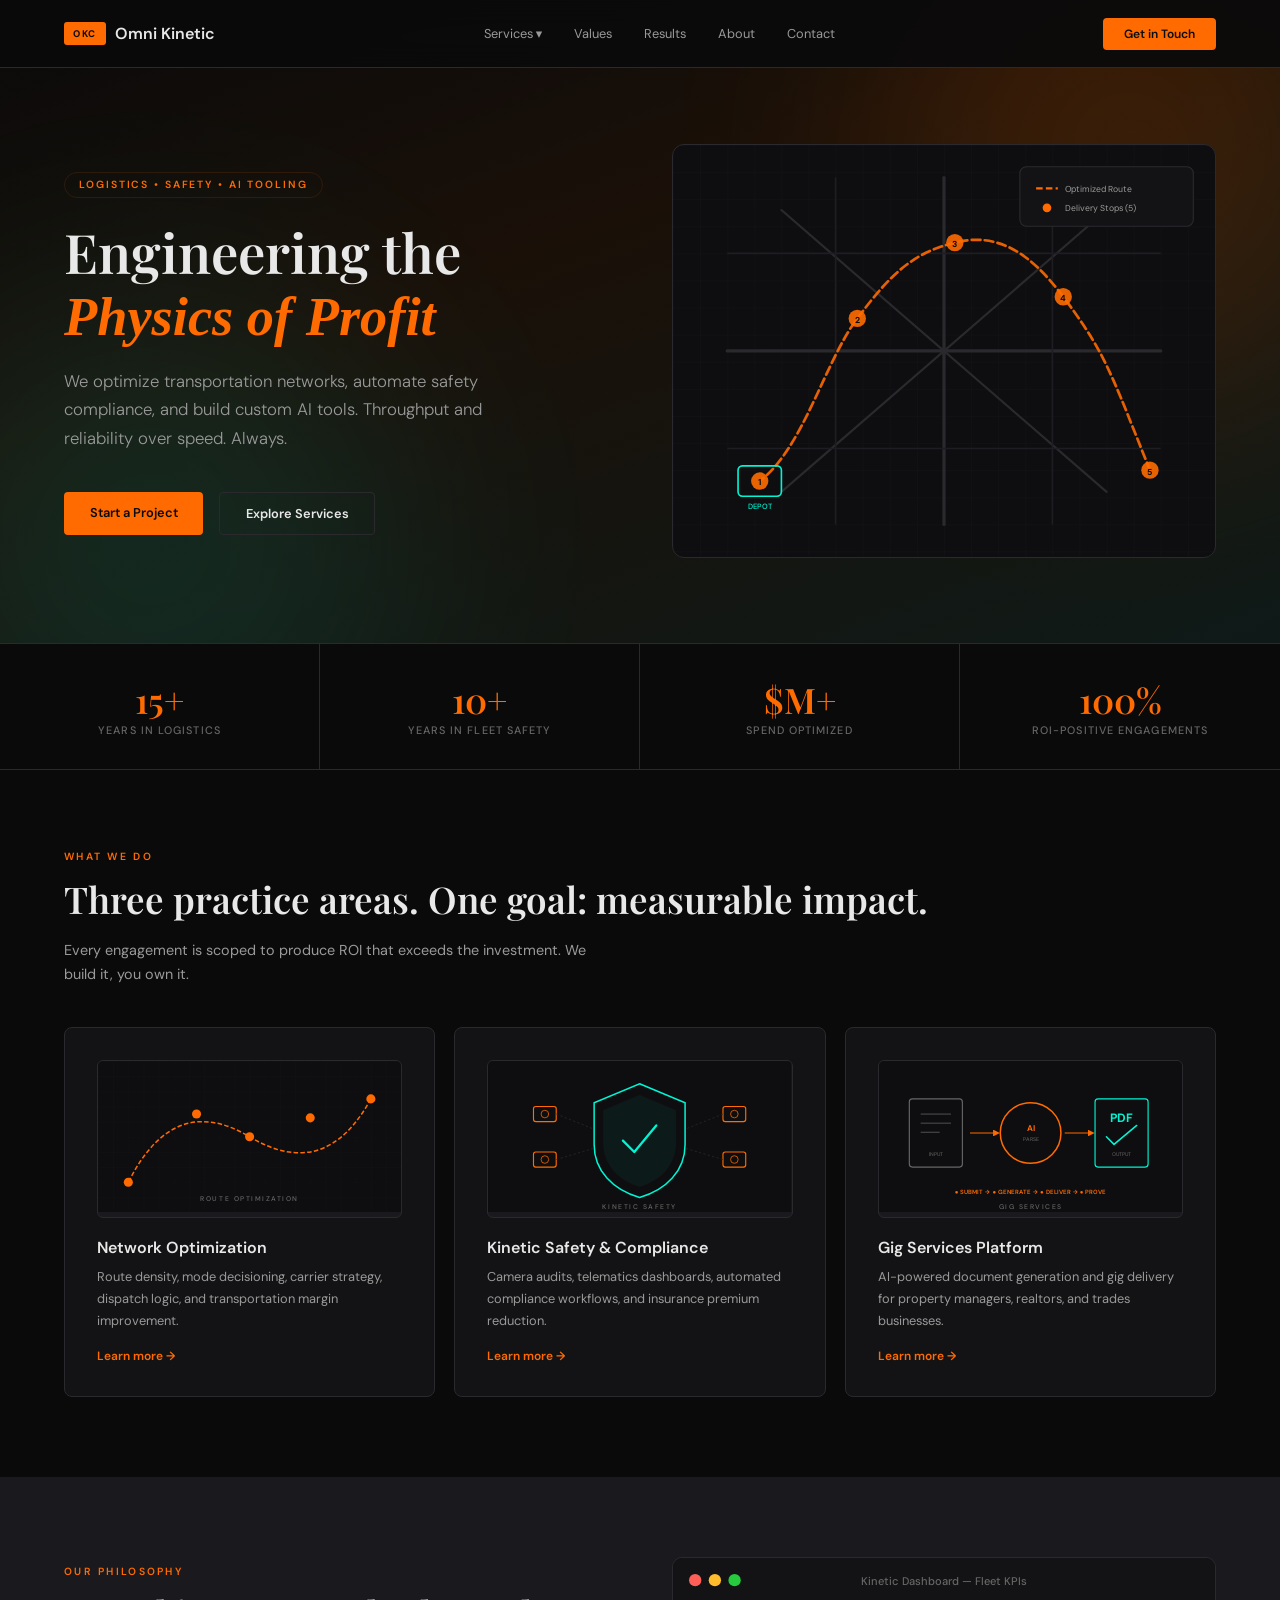
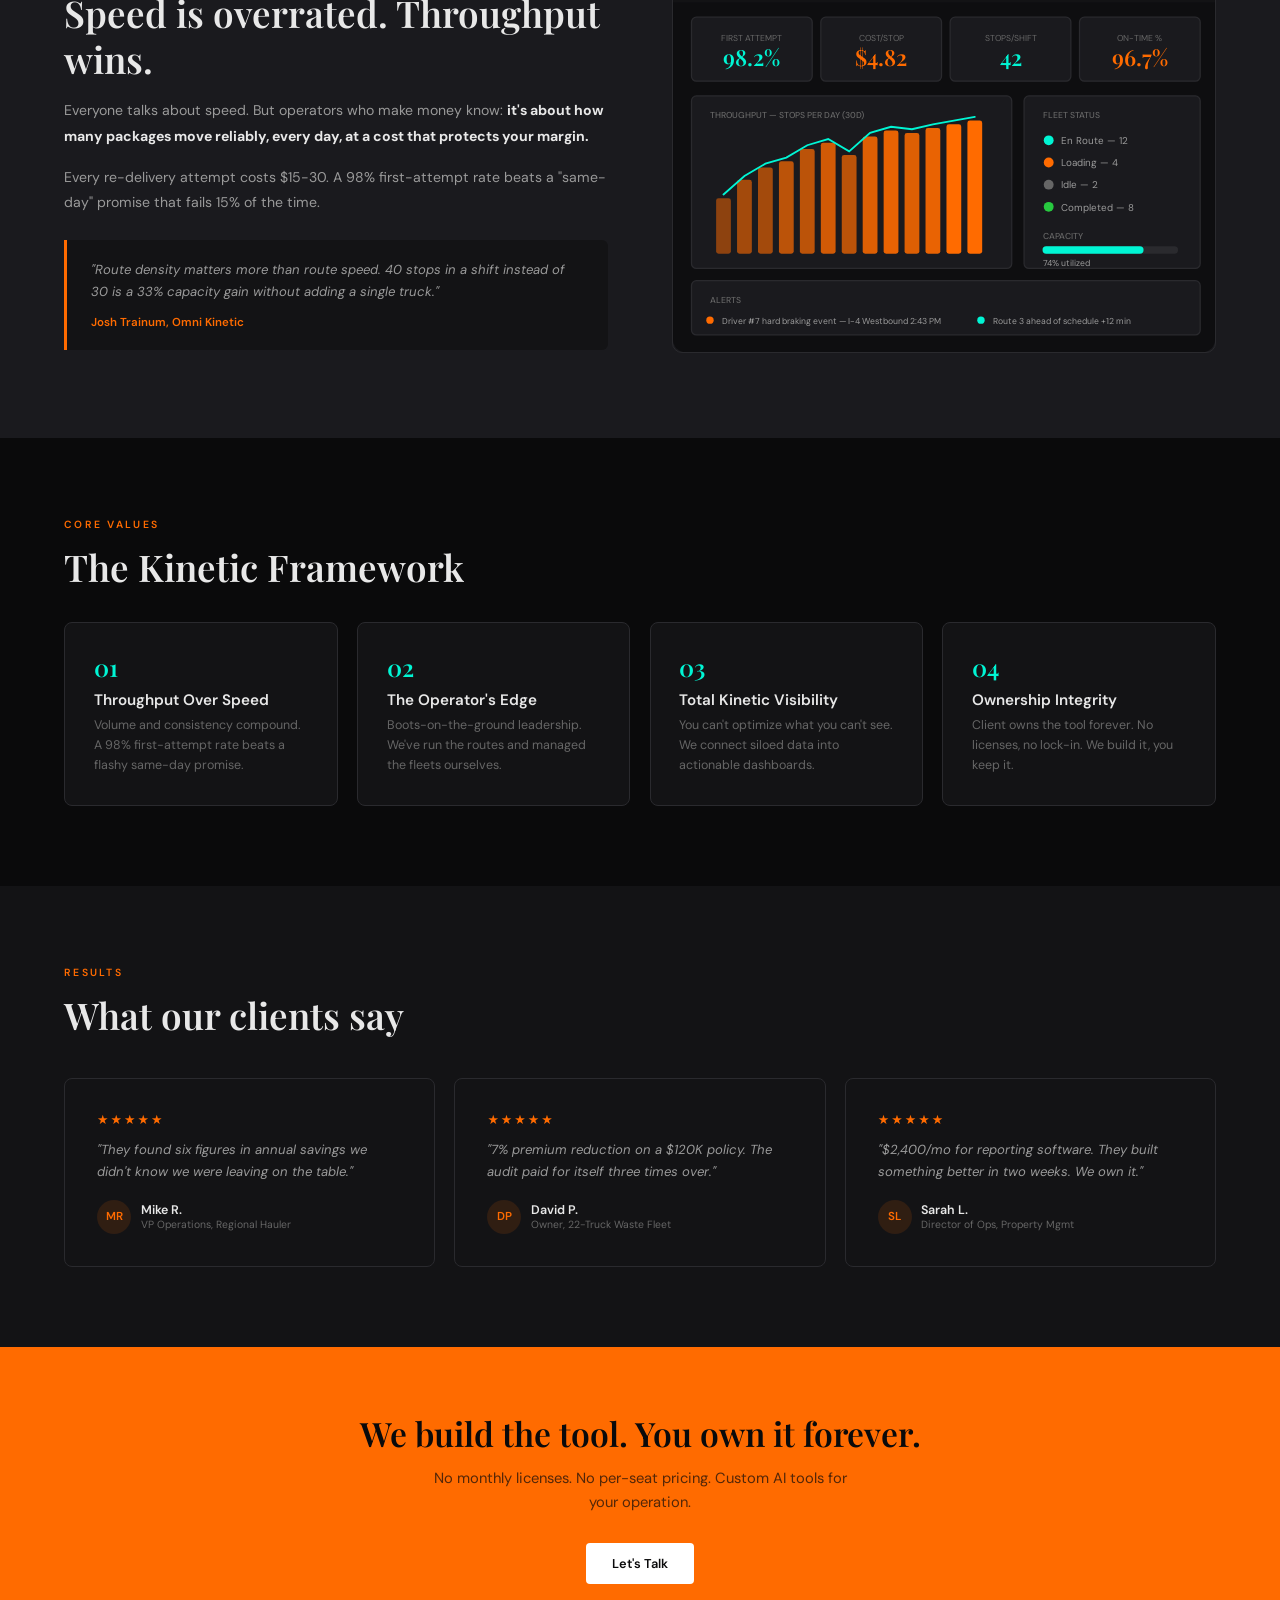
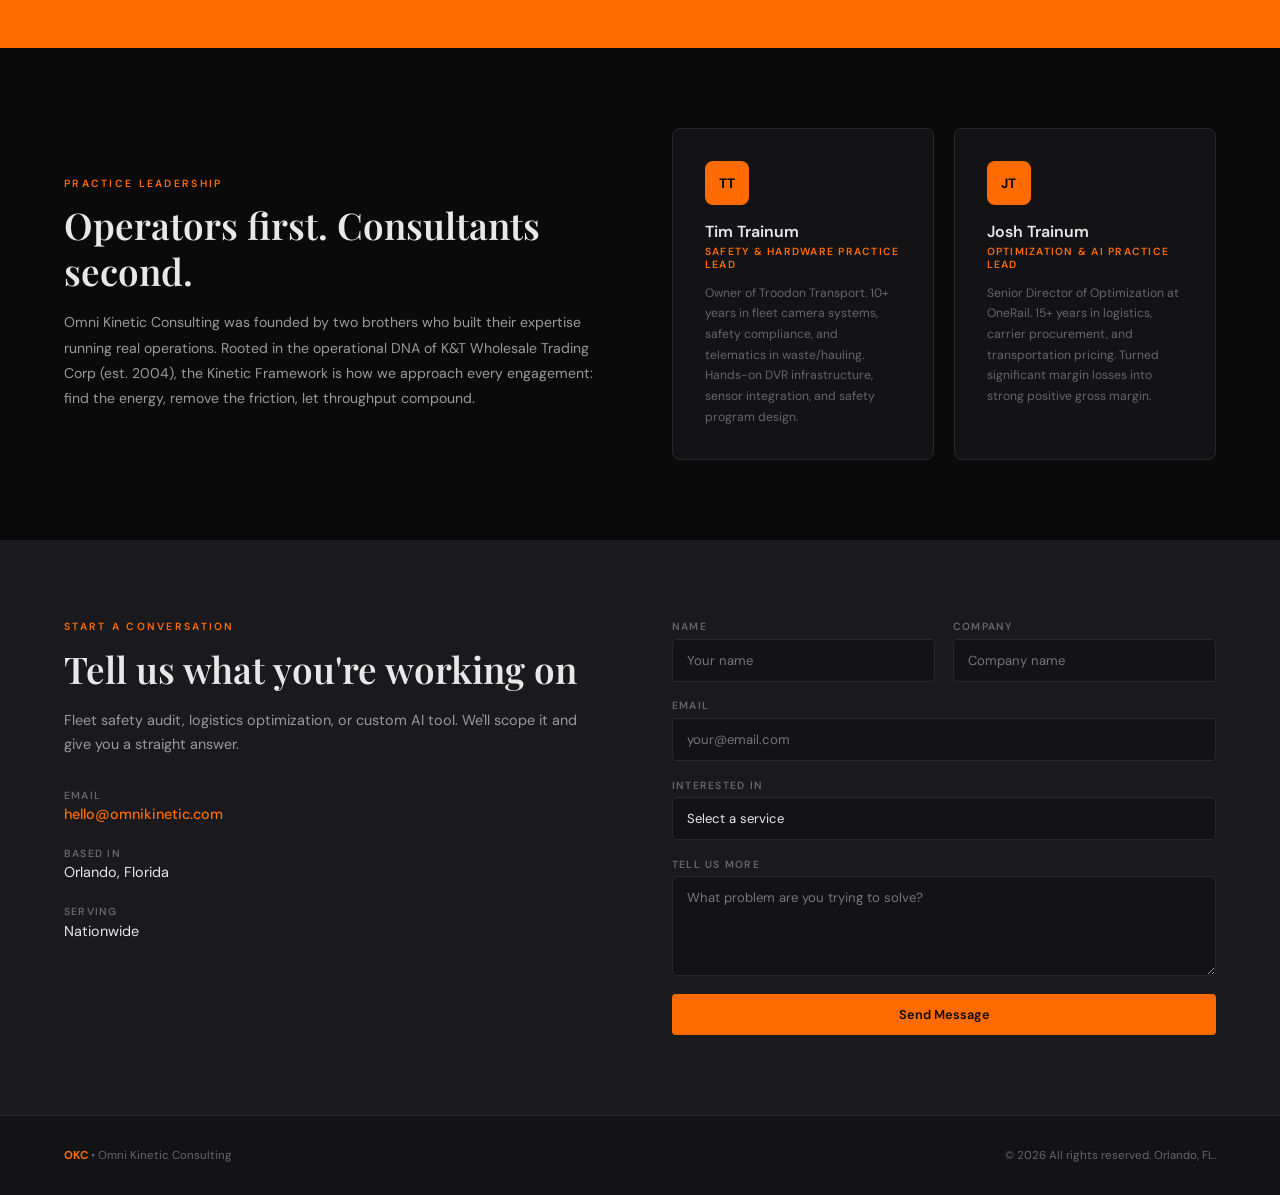
==== commit cc190ebd: "Add files via upload" ====
--- a/index.html
+++ b/index.html
@@ -5,185 +5,314 @@
 <meta name="viewport" content="width=device-width, initial-scale=1.0">
 <title>Omni Kinetic Consulting | Engineering the Physics of Profit</title>
 <link href="https://fonts.googleapis.com/css2?family=DM+Sans:wght@300;400;500;600;700&family=Playfair+Display:ital,wght@0,400;0,500;0,600;0,700;1,400&display=swap" rel="stylesheet">
-<link rel="stylesheet" href="style.css">
+<style>
+:root{--bg:#0a0a0b;--bg2:#131315;--bg3:#1a1a1e;--bdr:#2a2a2e;--t1:#e8e8e8;--t2:#9a9a9a;--t3:#666;--or:#ff6b00;--ord:rgba(255,107,0,.12);--org:rgba(255,107,0,.06);--tl:#00f5d4;--tld:rgba(0,245,212,.1);--w:#fff;--sf:'Playfair Display',Georgia,serif;--sn:'DM Sans',system-ui,sans-serif}
+*{margin:0;padding:0;box-sizing:border-box}html{scroll-behavior:smooth}body{font-family:var(--sn);color:var(--t1);background:var(--bg);-webkit-font-smoothing:antialiased}a{color:inherit}
+nav{position:fixed;top:0;width:100%;z-index:100;background:rgba(10,10,11,.92);backdrop-filter:blur(14px);border-bottom:1px solid var(--bdr);padding:0 4rem;display:flex;justify-content:space-between;align-items:center;height:68px}
+.nl{font-size:1rem;font-weight:600;color:var(--t1);text-decoration:none;display:flex;align-items:center;gap:.6rem}
+.mk{background:var(--or);color:var(--bg);font-size:.6rem;font-weight:700;letter-spacing:.18em;padding:.3rem .55rem;border-radius:3px}
+.nv{display:flex;gap:0;list-style:none}.nv>li{position:relative}.nv>li>a{font-size:.8rem;font-weight:400;color:var(--t2);text-decoration:none;padding:1.3rem 1rem;display:block;transition:color .2s}.nv>li>a:hover{color:var(--or)}
+.dd{display:none;position:absolute;top:100%;left:0;background:var(--bg3);border:1px solid var(--bdr);border-radius:6px;min-width:280px;box-shadow:0 12px 40px rgba(0,0,0,.4);padding:.4rem 0;z-index:200}.nv li:hover .dd{display:block}.dd a{display:block;padding:.65rem 1.2rem;font-size:.8rem;color:var(--t2);text-decoration:none;transition:background .15s}.dd a:hover{background:var(--ord);color:var(--or)}.dd a small{display:block;font-size:.7rem;color:var(--t3);margin-top:.1rem}
+.nc{font-size:.75rem;font-weight:600;color:var(--bg);background:var(--or);padding:.5rem 1.3rem;border-radius:4px;text-decoration:none;transition:background .2s}.nc:hover{background:#e55f00}
+.mobt{display:none;cursor:pointer;background:none;border:none}.mobt span{display:block;width:22px;height:2px;background:var(--t1);margin:5px 0}
+section{padding:5rem 4rem}
+.tg{font-size:.65rem;font-weight:600;letter-spacing:.22em;text-transform:uppercase;color:var(--or);margin-bottom:.8rem}
+.tt{font-family:var(--sf);font-size:clamp(1.7rem,3vw,2.3rem);font-weight:600;line-height:1.25;margin-bottom:1rem}
+.ds{font-size:.9rem;font-weight:400;color:var(--t2);line-height:1.7;max-width:540px}
+.sp{display:grid;grid-template-columns:1fr 1fr;gap:4rem;align-items:center}
+.cg{display:grid;gap:1.2rem;margin-top:2.5rem}.c3{grid-template-columns:repeat(3,1fr)}.c4{grid-template-columns:repeat(4,1fr)}.c2{grid-template-columns:repeat(2,1fr)}
+.cd{background:var(--bg2);border:1px solid var(--bdr);border-radius:8px;padding:2rem;transition:all .3s;text-decoration:none;display:block}.cd:hover{border-color:var(--or);box-shadow:0 0 30px var(--org);transform:translateY(-2px)}
+.cd h3{font-size:1rem;font-weight:600;color:var(--t1);margin-bottom:.5rem}.cd p{font-size:.8rem;color:var(--t2);line-height:1.7}
+.cd ul{list-style:none;margin-top:.7rem}.cd ul li{font-size:.76rem;color:var(--t3);padding:.2rem 0 .2rem 1rem;position:relative}.cd ul li::before{content:'';position:absolute;left:0;top:9px;width:4px;height:4px;border-radius:50%;background:var(--or)}
+.vc{background:var(--bg2);border:1px solid var(--bdr);border-radius:8px;padding:1.8rem;transition:all .3s}.vc:hover{border-color:var(--tl)}.vn{font-family:var(--sf);font-size:1.5rem;font-weight:600;color:var(--tl);margin-bottom:.4rem}.vc h3{font-size:.95rem;font-weight:600;margin-bottom:.4rem}.vc p{font-size:.78rem;color:var(--t3);line-height:1.6}
+.btn{display:inline-block;font-family:var(--sn);font-size:.8rem;font-weight:600;padding:.75rem 1.6rem;border-radius:4px;text-decoration:none;transition:all .2s;border:none;cursor:pointer}
+.bo{background:var(--or);color:var(--bg)}.bo:hover{background:#e55f00}
+.bw{background:var(--w);color:var(--bg)}.bw:hover{background:#f0f0f0}
+.bgh{background:transparent;color:var(--t1);border:1px solid var(--bdr)}.bgh:hover{border-color:var(--or);color:var(--or)}
+.sb{border-top:1px solid var(--bdr);border-bottom:1px solid var(--bdr);display:grid;grid-template-columns:repeat(4,1fr)}.st{text-align:center;padding:2rem 1rem;border-right:1px solid var(--bdr)}.st:last-child{border-right:none}.sv{font-family:var(--sf);font-size:2.2rem;font-weight:600;color:var(--or)}.sl{font-size:.68rem;font-weight:500;color:var(--t3);text-transform:uppercase;letter-spacing:.1em}
+.cb{background:var(--or);color:var(--bg);text-align:center;padding:4rem}.cb h2{font-family:var(--sf);font-size:clamp(1.5rem,3vw,2.1rem);font-weight:600;margin-bottom:.8rem}.cb p{font-size:.92rem;color:rgba(10,10,11,.7);max-width:440px;margin:0 auto 1.8rem;line-height:1.6}
+.cg2{display:grid;grid-template-columns:1fr 1fr;gap:4rem;align-items:start}
+.cf{display:flex;flex-direction:column;gap:1.1rem}.fr{display:grid;grid-template-columns:1fr 1fr;gap:1.1rem}.fg{display:flex;flex-direction:column;gap:.35rem}.fg label{font-size:.65rem;font-weight:600;letter-spacing:.12em;text-transform:uppercase;color:var(--t3)}.fg input,.fg textarea,.fg select{font-family:var(--sn);font-size:.82rem;color:var(--t1);background:var(--bg2);border:1px solid var(--bdr);border-radius:4px;padding:.75rem .9rem;outline:none;transition:border-color .2s}.fg input:focus,.fg textarea:focus,.fg select:focus{border-color:var(--or)}.fg textarea{min-height:100px;resize:vertical}.fg select{cursor:pointer;-webkit-appearance:none}
+.ci3{margin-bottom:1.5rem}.ci3l{font-size:.65rem;font-weight:600;letter-spacing:.12em;text-transform:uppercase;color:var(--t3);margin-bottom:.2rem}.ci3v{font-size:.9rem}.ci3v a{color:var(--or);text-decoration:none;font-weight:500}
+footer{background:var(--bg2);border-top:1px solid var(--bdr);color:var(--t3);padding:2rem 4rem;display:flex;justify-content:space-between;align-items:center;font-size:.72rem}footer strong{color:var(--or)}
+.rv{opacity:0;transform:translateY(18px);transition:opacity .4s ease,transform .4s ease}.rv.v{opacity:1;transform:translateY(0)}
+.mm{display:none;position:fixed;inset:0;background:var(--bg);z-index:200;flex-direction:column;justify-content:center;align-items:center;gap:1.5rem}.mm.open{display:flex}.mm a{font-size:1.2rem;font-weight:500;color:var(--t1);text-decoration:none}.mm a:hover{color:var(--or)}.mc{position:absolute;top:1rem;right:1.5rem;font-size:1.8rem;color:var(--t1);cursor:pointer;background:none;border:none}
+.svc-img{width:100%;margin-bottom:1.2rem;border-radius:6px;overflow:hidden;background:var(--bg3);border:1px solid var(--bdr)}
+.hero-split{display:grid;grid-template-columns:1fr 1fr;gap:4rem;align-items:center}
+.kb{background:var(--bg2);border:1px solid var(--bdr);border-radius:6px;padding:1.2rem;text-align:center}
+.kv2{font-family:var(--sf);font-size:1.7rem;font-weight:600;color:var(--or)}
+.kl2{font-size:.62rem;font-weight:400;color:var(--t3);text-transform:uppercase;letter-spacing:.08em;margin-top:.2rem}
+.qb{margin-top:1.5rem;background:var(--bg2);border-left:3px solid var(--or);padding:1.2rem 1.5rem;border-radius:0 6px 6px 0}.qb p{font-size:.82rem;font-style:italic;color:var(--t2);line-height:1.7;margin-bottom:.4rem}.qb cite{font-size:.72rem;color:var(--or);font-style:normal;font-weight:600}
+@media(max-width:1024px){section{padding:3.5rem 2rem}nav{padding:0 1.5rem}.cg.c3,.cg.c4,.cg.c2,.sp,.cg2,.hero-split{grid-template-columns:1fr}.sb{grid-template-columns:repeat(2,1fr)}footer{padding:1.5rem 2rem;flex-direction:column;gap:.5rem;text-align:center}}
+@media(max-width:768px){.nv,.nc{display:none}.mobt{display:block}.fr{grid-template-columns:1fr}.sb{grid-template-columns:1fr}.st{border-right:none;border-bottom:1px solid var(--bdr)}.st:last-child{border-bottom:none}}
+</style>
 </head>
 <body>
 
 <nav>
-  <a href="index.html" class="nav-logo"><span class="mark">OKC</span> Omni Kinetic</a>
-  <ul class="nav-links">
-    <li><a href="#">Services &#9662;</a><div class="dropdown">
-      <a href="network-optimization.html"><strong>Network Optimization</strong><small>Route density, mode decisioning, throughput</small></a>
-      <a href="kinetic-safety.html"><strong>Kinetic Safety & Compliance</strong><small>Camera audits, telematics dashboards, AI reporting</small></a>
-      <a href="gig-platform.html"><strong>Gig Services Platform</strong><small>Automated document generation & delivery</small></a>
-    </div></li>
+  <a href="index.html" class="nl"><span class="mk">OKC</span> Omni Kinetic</a>
+  <ul class="nv">
+    <li><a href="#">Services &#9662;</a><div class="dd"><a href="network-optimization.html"><strong>Network Optimization</strong><small>Route density, mode decisioning, throughput</small></a><a href="kinetic-safety.html"><strong>Kinetic Safety & Compliance</strong><small>Camera audits, telematics, AI reporting</small></a><a href="gig-platform.html"><strong>Gig Services Platform</strong><small>Automated doc generation & delivery</small></a></div></li>
     <li><a href="#values">Values</a></li>
     <li><a href="#results">Results</a></li>
     <li><a href="#about">About</a></li>
     <li><a href="#contact">Contact</a></li>
   </ul>
-  <a href="#contact" class="nav-cta">Get in Touch</a>
-  <button class="mob-tog" onclick="document.querySelector('.mm').classList.add('open')"><span></span><span></span><span></span></button>
+  <a href="#contact" class="nc">Get in Touch</a>
+  <button class="mobt" onclick="document.querySelector('.mm').classList.add('open')"><span></span><span></span><span></span></button>
 </nav>
-<div class="mm"><button class="mm-close" onclick="this.parentElement.classList.remove('open')">&times;</button><a href="network-optimization.html">Network Optimization</a><a href="kinetic-safety.html">Kinetic Safety</a><a href="gig-platform.html">Gig Platform</a><a href="#results" onclick="this.parentElement.classList.remove('open')">Results</a><a href="#about" onclick="this.parentElement.classList.remove('open')">About</a><a href="#contact" onclick="this.parentElement.classList.remove('open')">Contact</a></div>
-
-<!-- HERO -->
-<div class="page-hero main" style="padding-bottom:6rem">
-  <div class="hero-glow orange-g"></div>
-  <div class="hero-glow teal-g"></div>
-  <div style="position:relative">
-    <div class="badge">Logistics &bull; Safety &bull; AI Tooling</div>
-    <h1>Engineering the <em>Physics of Profit</em></h1>
-    <p class="lead" style="margin-bottom:2.5rem">We optimize transportation networks, automate safety compliance, and build custom AI tools for operations-heavy industries. Throughput and reliability over speed. Always.</p>
-    <div style="display:flex;gap:1rem;flex-wrap:wrap">
-      <a href="#contact" class="btn btn-orange">Start a Project</a>
-      <a href="#services" class="btn btn-ghost">Explore Services</a>
-    </div>
-  </div>
-</div>
+<div class="mm"><button class="mc" onclick="this.parentElement.classList.remove('open')">&times;</button><a href="network-optimization.html">Network Optimization</a><a href="kinetic-safety.html">Kinetic Safety</a><a href="gig-platform.html">Gig Platform</a><a href="#results" onclick="this.parentElement.classList.remove('open')">Results</a><a href="#about" onclick="this.parentElement.classList.remove('open')">About</a><a href="#contact" onclick="this.parentElement.classList.remove('open')">Contact</a></div>
+
+<!-- HERO with route map SVG -->
+<section style="padding:9rem 4rem 5rem;background:linear-gradient(160deg,#0a0a0b,#1a1008 40%,#0f1a18);position:relative;overflow:hidden">
+  <div style="position:absolute;width:500px;height:500px;border-radius:50%;filter:blur(120px);opacity:.15;background:var(--or);top:-100px;right:-100px"></div>
+  <div style="position:absolute;width:500px;height:500px;border-radius:50%;filter:blur(120px);opacity:.1;background:var(--tl);bottom:-150px;left:-100px"></div>
+  <div class="hero-split" style="position:relative">
+    <div>
+      <div style="display:inline-block;font-size:.65rem;font-weight:600;letter-spacing:.18em;text-transform:uppercase;color:var(--or);border:1px solid var(--ord);padding:.35rem .9rem;border-radius:20px;margin-bottom:1.5rem">Logistics &bull; Safety &bull; AI Tooling</div>
+      <h1 style="font-family:var(--sf);font-size:clamp(2.4rem,5vw,3.4rem);font-weight:600;line-height:1.12;margin-bottom:1.2rem">Engineering the <em style="font-style:italic;color:var(--or)">Physics of Profit</em></h1>
+      <p style="font-size:1.05rem;font-weight:300;line-height:1.7;color:var(--t2);max-width:480px;margin-bottom:2.5rem">We optimize transportation networks, automate safety compliance, and build custom AI tools. Throughput and reliability over speed. Always.</p>
+      <div style="display:flex;gap:1rem;flex-wrap:wrap"><a href="#contact" class="btn bo">Start a Project</a><a href="#services" class="btn bgh">Explore Services</a></div>
+    </div>
+    <!-- HERO SVG: Route optimization map -->
+    <div class="rv">
+      <svg viewBox="0 0 500 380" xmlns="http://www.w3.org/2000/svg" style="width:100%;border-radius:12px;border:1px solid var(--bdr);background:#0e0e10">
+        <!-- Grid -->
+        <defs><pattern id="grid" width="25" height="25" patternUnits="userSpaceOnUse"><path d="M 25 0 L 0 0 0 25" fill="none" stroke="#1a1a1e" stroke-width="0.5"/></pattern></defs>
+        <rect width="500" height="380" fill="url(#grid)"/>
+        <!-- Roads -->
+        <path d="M50,190 L450,190" stroke="#2a2a2e" stroke-width="3" stroke-linecap="round"/>
+        <path d="M250,30 L250,350" stroke="#2a2a2e" stroke-width="3" stroke-linecap="round"/>
+        <path d="M100,60 L400,320" stroke="#2a2a2e" stroke-width="2" stroke-linecap="round"/>
+        <path d="M400,60 L100,320" stroke="#2a2a2e" stroke-width="2" stroke-linecap="round"/>
+        <path d="M50,100 L450,100" stroke="#1e1e22" stroke-width="1.5"/>
+        <path d="M50,280 L450,280" stroke="#1e1e22" stroke-width="1.5"/>
+        <path d="M150,30 L150,350" stroke="#1e1e22" stroke-width="1.5"/>
+        <path d="M350,30 L350,350" stroke="#1e1e22" stroke-width="1.5"/>
+        <!-- Optimized route path -->
+        <path d="M80,310 C120,280 140,200 170,160 S220,100 260,90 S330,100 360,140 S400,200 420,250 L440,300" stroke="var(--or)" stroke-width="2.5" fill="none" stroke-linecap="round" stroke-dasharray="8,4" opacity="0.9">
+          <animate attributeName="stroke-dashoffset" from="120" to="0" dur="3s" repeatCount="indefinite"/>
+        </path>
+        <!-- Stop markers -->
+        <circle cx="80" cy="310" r="8" fill="var(--or)" opacity="0.9"/><text x="80" y="314" text-anchor="middle" fill="#0a0a0b" font-size="8" font-weight="700" font-family="DM Sans">1</text>
+        <circle cx="170" cy="160" r="8" fill="var(--or)" opacity="0.9"/><text x="170" y="164" text-anchor="middle" fill="#0a0a0b" font-size="8" font-weight="700" font-family="DM Sans">2</text>
+        <circle cx="260" cy="90" r="8" fill="var(--or)" opacity="0.9"/><text x="260" y="94" text-anchor="middle" fill="#0a0a0b" font-size="8" font-weight="700" font-family="DM Sans">3</text>
+        <circle cx="360" cy="140" r="8" fill="var(--or)" opacity="0.9"/><text x="360" y="144" text-anchor="middle" fill="#0a0a0b" font-size="8" font-weight="700" font-family="DM Sans">4</text>
+        <circle cx="440" cy="300" r="8" fill="var(--or)" opacity="0.9"/><text x="440" y="304" text-anchor="middle" fill="#0a0a0b" font-size="8" font-weight="700" font-family="DM Sans">5</text>
+        <!-- Depot -->
+        <rect x="60" y="296" width="40" height="28" rx="4" fill="none" stroke="var(--tl)" stroke-width="1.5"/>
+        <text x="80" y="336" text-anchor="middle" fill="var(--tl)" font-size="7" font-family="DM Sans" font-weight="500">DEPOT</text>
+        <!-- Legend -->
+        <rect x="320" y="20" width="160" height="55" rx="6" fill="#131315" stroke="#2a2a2e" stroke-width="1"/>
+        <line x1="335" y1="40" x2="355" y2="40" stroke="var(--or)" stroke-width="2" stroke-dasharray="6,3"/>
+        <text x="362" y="43" fill="var(--t2)" font-size="8" font-family="DM Sans">Optimized Route</text>
+        <circle cx="345" cy="58" r="4" fill="var(--or)"/>
+        <text x="362" y="61" fill="var(--t2)" font-size="8" font-family="DM Sans">Delivery Stops (5)</text>
+      </svg>
+    </div>
+  </div>
+</section>
 
 <!-- STATS -->
-<div class="stats-bar">
-  <div class="stat"><div class="stat-val">15+</div><div class="stat-lab">Years in Logistics</div></div>
-  <div class="stat"><div class="stat-val">10+</div><div class="stat-lab">Years in Fleet Safety</div></div>
-  <div class="stat"><div class="stat-val">$M+</div><div class="stat-lab">Spend Optimized</div></div>
-  <div class="stat"><div class="stat-val">100%</div><div class="stat-lab">ROI-Positive Engagements</div></div>
-</div>
-
-<!-- SERVICES -->
+<div class="sb"><div class="st"><div class="sv">15+</div><div class="sl">Years in Logistics</div></div><div class="st"><div class="sv">10+</div><div class="sl">Years in Fleet Safety</div></div><div class="st"><div class="sv">$M+</div><div class="sl">Spend Optimized</div></div><div class="st"><div class="sv">100%</div><div class="sl">ROI-Positive Engagements</div></div></div>
+
+<!-- SERVICES with SVG illustrations -->
 <section id="services">
-  <div class="reveal">
-    <p class="sec-tag">What We Do</p>
-    <h2 class="sec-title">Three practice areas. One goal: measurable impact.</h2>
-    <p class="sec-desc">Every engagement is scoped to produce ROI that exceeds the investment. We build it, you own it.</p>
-  </div>
-  <div class="card-grid c3">
-    <a href="network-optimization.html" class="card reveal" style="text-decoration:none">
-      <div class="card-icon"><svg viewBox="0 0 24 24"><path d="M9 20l-5.447-2.724A1 1 0 013 16.382V5.618a1 1 0 011.447-.894L9 7m0 13l6-3m-6 3V7m6 10l5.447 2.724A1 1 0 0021 18.382V7.618a1 1 0 00-.553-.894L15 4m0 13V4m0 0L9 7"/></svg></div>
+  <div class="rv"><p class="tg">What We Do</p><h2 class="tt">Three practice areas. One goal: measurable impact.</h2><p class="ds">Every engagement is scoped to produce ROI that exceeds the investment. We build it, you own it.</p></div>
+  <div class="cg c3">
+    <!-- Network Optimization -->
+    <a href="network-optimization.html" class="cd rv" style="text-decoration:none">
+      <div class="svc-img">
+        <svg viewBox="0 0 400 200" xmlns="http://www.w3.org/2000/svg">
+          <rect width="400" height="200" fill="#0e0e10"/>
+          <defs><pattern id="g2" width="20" height="20" patternUnits="userSpaceOnUse"><path d="M 20 0 L 0 0 0 20" fill="none" stroke="#1a1a1e" stroke-width="0.4"/></pattern></defs>
+          <rect width="400" height="200" fill="url(#g2)"/>
+          <!-- Mini route -->
+          <path d="M40,160 Q100,40 200,100 T360,50" stroke="var(--or)" stroke-width="2" fill="none" stroke-dasharray="6,3"><animate attributeName="stroke-dashoffset" from="60" to="0" dur="2s" repeatCount="indefinite"/></path>
+          <circle cx="40" cy="160" r="6" fill="var(--or)"/><circle cx="130" cy="70" r="6" fill="var(--or)"/><circle cx="200" cy="100" r="6" fill="var(--or)"/><circle cx="280" cy="75" r="6" fill="var(--or)"/><circle cx="360" cy="50" r="6" fill="var(--or)"/>
+          <!-- Labels -->
+          <text x="200" y="185" text-anchor="middle" fill="var(--t3)" font-size="9" font-family="DM Sans" font-weight="500" letter-spacing="2">ROUTE OPTIMIZATION</text>
+        </svg>
+      </div>
       <h3>Network Optimization</h3>
       <p>Route density, mode decisioning, carrier strategy, dispatch logic, and transportation margin improvement.</p>
-      <div style="margin-top:1rem;font-size:0.75rem;font-weight:600;color:var(--orange)">Learn more &rarr;</div>
+      <div style="margin-top:1rem;font-size:.75rem;font-weight:600;color:var(--or)">Learn more &rarr;</div>
     </a>
-    <a href="kinetic-safety.html" class="card reveal" style="text-decoration:none">
-      <div class="card-icon"><svg viewBox="0 0 24 24"><path d="M9 12l2 2 4-4m5.618-4.016A11.955 11.955 0 0112 2.944a11.955 11.955 0 01-8.618 3.04A12.02 12.02 0 003 9c0 5.591 3.824 10.29 9 11.622 5.176-1.332 9-6.03 9-11.622 0-1.042-.133-2.052-.382-3.016z"/></svg></div>
+    <!-- Kinetic Safety -->
+    <a href="kinetic-safety.html" class="cd rv" style="text-decoration:none">
+      <div class="svc-img">
+        <svg viewBox="0 0 400 200" xmlns="http://www.w3.org/2000/svg">
+          <rect width="400" height="200" fill="#0e0e10"/>
+          <!-- Shield -->
+          <path d="M200,30 L260,55 L260,110 C260,145 235,170 200,180 C165,170 140,145 140,110 L140,55 Z" fill="none" stroke="var(--tl)" stroke-width="2"/>
+          <path d="M200,45 L248,65 L248,108 C248,137 228,158 200,166 C172,158 152,137 152,108 L152,65 Z" fill="rgba(0,245,212,0.05)"/>
+          <!-- Check -->
+          <path d="M178,105 L193,120 L222,85" stroke="var(--tl)" stroke-width="3" fill="none" stroke-linecap="round" stroke-linejoin="round"/>
+          <!-- Camera icons -->
+          <rect x="60" y="60" width="30" height="20" rx="3" fill="none" stroke="var(--or)" stroke-width="1.5"/><circle cx="75" cy="70" r="5" fill="none" stroke="var(--or)" stroke-width="1"/>
+          <rect x="310" y="60" width="30" height="20" rx="3" fill="none" stroke="var(--or)" stroke-width="1.5"/><circle cx="325" cy="70" r="5" fill="none" stroke="var(--or)" stroke-width="1"/>
+          <rect x="60" y="120" width="30" height="20" rx="3" fill="none" stroke="var(--or)" stroke-width="1.5"/><circle cx="75" cy="130" r="5" fill="none" stroke="var(--or)" stroke-width="1"/>
+          <rect x="310" y="120" width="30" height="20" rx="3" fill="none" stroke="var(--or)" stroke-width="1.5"/><circle cx="325" cy="130" r="5" fill="none" stroke="var(--or)" stroke-width="1"/>
+          <!-- Lines to shield -->
+          <line x1="90" y1="70" x2="140" y2="90" stroke="var(--bdr)" stroke-width="1" stroke-dasharray="3,3"/>
+          <line x1="310" y1="70" x2="260" y2="90" stroke="var(--bdr)" stroke-width="1" stroke-dasharray="3,3"/>
+          <line x1="90" y1="130" x2="140" y2="115" stroke="var(--bdr)" stroke-width="1" stroke-dasharray="3,3"/>
+          <line x1="310" y1="130" x2="260" y2="115" stroke="var(--bdr)" stroke-width="1" stroke-dasharray="3,3"/>
+          <text x="200" y="195" text-anchor="middle" fill="var(--t3)" font-size="9" font-family="DM Sans" font-weight="500" letter-spacing="2">KINETIC SAFETY</text>
+        </svg>
+      </div>
       <h3>Kinetic Safety & Compliance</h3>
       <p>Camera audits, telematics dashboards, automated compliance workflows, and insurance premium reduction.</p>
-      <div style="margin-top:1rem;font-size:0.75rem;font-weight:600;color:var(--orange)">Learn more &rarr;</div>
+      <div style="margin-top:1rem;font-size:.75rem;font-weight:600;color:var(--or)">Learn more &rarr;</div>
     </a>
-    <a href="gig-platform.html" class="card reveal" style="text-decoration:none">
-      <div class="card-icon"><svg viewBox="0 0 24 24"><path d="M9 12h6m-6 4h6m2 5H7a2 2 0 01-2-2V5a2 2 0 012-2h5.586a1 1 0 01.707.293l5.414 5.414a1 1 0 01.293.707V19a2 2 0 01-2 2z"/></svg></div>
+    <!-- Gig Platform -->
+    <a href="gig-platform.html" class="cd rv" style="text-decoration:none">
+      <div class="svc-img">
+        <svg viewBox="0 0 400 200" xmlns="http://www.w3.org/2000/svg">
+          <rect width="400" height="200" fill="#0e0e10"/>
+          <!-- Document flow -->
+          <rect x="40" y="50" width="70" height="90" rx="4" fill="none" stroke="var(--t3)" stroke-width="1.5"/>
+          <line x1="55" y1="70" x2="95" y2="70" stroke="var(--t3)" stroke-width="1"/><line x1="55" y1="82" x2="95" y2="82" stroke="var(--t3)" stroke-width="1"/><line x1="55" y1="94" x2="80" y2="94" stroke="var(--t3)" stroke-width="1"/>
+          <text x="75" y="125" text-anchor="middle" fill="var(--t3)" font-size="7" font-family="DM Sans">INPUT</text>
+          <!-- Arrow 1 -->
+          <line x1="120" y1="95" x2="155" y2="95" stroke="var(--or)" stroke-width="1.5" marker-end="url(#arrow)"/>
+          <defs><marker id="arrow" viewBox="0 0 10 10" refX="5" refY="5" markerWidth="6" markerHeight="6" orient="auto"><path d="M 0 0 L 10 5 L 0 10 z" fill="var(--or)"/></marker></defs>
+          <!-- AI Brain -->
+          <rect x="160" y="55" width="80" height="80" rx="40" fill="none" stroke="var(--or)" stroke-width="2"/>
+          <text x="200" y="92" text-anchor="middle" fill="var(--or)" font-size="11" font-family="DM Sans" font-weight="700">AI</text>
+          <text x="200" y="105" text-anchor="middle" fill="var(--t3)" font-size="7" font-family="DM Sans">PARSE</text>
+          <!-- Arrow 2 -->
+          <line x1="245" y1="95" x2="280" y2="95" stroke="var(--or)" stroke-width="1.5" marker-end="url(#arrow)"/>
+          <!-- Output PDF -->
+          <rect x="285" y="50" width="70" height="90" rx="4" fill="none" stroke="var(--tl)" stroke-width="1.5"/>
+          <text x="320" y="80" text-anchor="middle" fill="var(--tl)" font-size="16" font-family="DM Sans" font-weight="700">PDF</text>
+          <path d="M300,100 L310,110 L340,85" stroke="var(--tl)" stroke-width="2" fill="none" stroke-linecap="round"/>
+          <text x="320" y="125" text-anchor="middle" fill="var(--t3)" font-size="7" font-family="DM Sans">OUTPUT</text>
+          <!-- Delivery -->
+          <text x="200" y="175" text-anchor="middle" fill="var(--or)" font-size="8" font-family="DM Sans" font-weight="600">&#9679; SUBMIT  &#8594;  &#9679; GENERATE  &#8594;  &#9679; DELIVER  &#8594;  &#9679; PROVE</text>
+          <text x="200" y="195" text-anchor="middle" fill="var(--t3)" font-size="9" font-family="DM Sans" font-weight="500" letter-spacing="2">GIG SERVICES</text>
+        </svg>
+      </div>
       <h3>Gig Services Platform</h3>
       <p>AI-powered document generation and gig delivery for property managers, realtors, and trades businesses.</p>
-      <div style="margin-top:1rem;font-size:0.75rem;font-weight:600;color:var(--orange)">Learn more &rarr;</div>
+      <div style="margin-top:1rem;font-size:.75rem;font-weight:600;color:var(--or)">Learn more &rarr;</div>
     </a>
   </div>
 </section>
 
+<!-- PHILOSOPHY with dashboard SVG -->
+<section style="background:var(--bg3)">
+  <div class="sp">
+    <div class="rv">
+      <p class="tg">Our Philosophy</p>
+      <h2 class="tt">Speed is overrated. Throughput wins.</h2>
+      <p style="font-size:.88rem;color:var(--t2);line-height:1.8">Everyone talks about speed. But operators who make money know: <strong style="color:var(--t1)">it's about how many packages move reliably, every day, at a cost that protects your margin.</strong></p>
+      <p style="font-size:.88rem;color:var(--t2);line-height:1.8;margin-top:1rem">Every re-delivery attempt costs $15-30. A 98% first-attempt rate beats a "same-day" promise that fails 15% of the time.</p>
+      <div class="qb"><p>"Route density matters more than route speed. 40 stops in a shift instead of 30 is a 33% capacity gain without adding a single truck."</p><cite>Josh Trainum, Omni Kinetic</cite></div>
+    </div>
+    <!-- KPI Dashboard SVG -->
+    <div class="rv">
+      <svg viewBox="0 0 440 320" xmlns="http://www.w3.org/2000/svg" style="width:100%;border-radius:10px;border:1px solid var(--bdr)">
+        <rect width="440" height="320" fill="#0e0e10" rx="10"/>
+        <!-- Title bar -->
+        <rect x="0" y="0" width="440" height="36" fill="#131315" rx="10 10 0 0"/>
+        <circle cx="18" cy="18" r="5" fill="#ff5f56"/><circle cx="34" cy="18" r="5" fill="#ffbd2e"/><circle cx="50" cy="18" r="5" fill="#27c93f"/>
+        <text x="220" y="22" text-anchor="middle" fill="var(--t3)" font-size="9" font-family="DM Sans" font-weight="500">Kinetic Dashboard — Fleet KPIs</text>
+        <!-- KPI boxes -->
+        <rect x="15" y="48" width="98" height="52" rx="4" fill="#1a1a1e" stroke="#2a2a2e" stroke-width="1"/>
+        <text x="64" y="67" text-anchor="middle" fill="var(--t3)" font-size="7" font-family="DM Sans">FIRST ATTEMPT</text>
+        <text x="64" y="88" text-anchor="middle" fill="var(--tl)" font-size="18" font-family="Playfair Display" font-weight="600">98.2%</text>
+        <rect x="120" y="48" width="98" height="52" rx="4" fill="#1a1a1e" stroke="#2a2a2e" stroke-width="1"/>
+        <text x="169" y="67" text-anchor="middle" fill="var(--t3)" font-size="7" font-family="DM Sans">COST/STOP</text>
+        <text x="169" y="88" text-anchor="middle" fill="var(--or)" font-size="18" font-family="Playfair Display" font-weight="600">$4.82</text>
+        <rect x="225" y="48" width="98" height="52" rx="4" fill="#1a1a1e" stroke="#2a2a2e" stroke-width="1"/>
+        <text x="274" y="67" text-anchor="middle" fill="var(--t3)" font-size="7" font-family="DM Sans">STOPS/SHIFT</text>
+        <text x="274" y="88" text-anchor="middle" fill="var(--tl)" font-size="18" font-family="Playfair Display" font-weight="600">42</text>
+        <rect x="330" y="48" width="98" height="52" rx="4" fill="#1a1a1e" stroke="#2a2a2e" stroke-width="1"/>
+        <text x="379" y="67" text-anchor="middle" fill="var(--t3)" font-size="7" font-family="DM Sans">ON-TIME %</text>
+        <text x="379" y="88" text-anchor="middle" fill="var(--or)" font-size="18" font-family="Playfair Display" font-weight="600">96.7%</text>
+        <!-- Chart area -->
+        <rect x="15" y="112" width="260" height="140" rx="4" fill="#1a1a1e" stroke="#2a2a2e" stroke-width="1"/>
+        <text x="30" y="130" fill="var(--t3)" font-size="7" font-family="DM Sans" font-weight="500">THROUGHPUT — STOPS PER DAY (30D)</text>
+        <!-- Bar chart -->
+        <rect x="35" y="195" width="12" height="45" rx="2" fill="var(--or)" opacity="0.5"/>
+        <rect x="52" y="180" width="12" height="60" rx="2" fill="var(--or)" opacity="0.6"/>
+        <rect x="69" y="170" width="12" height="70" rx="2" fill="var(--or)" opacity="0.6"/>
+        <rect x="86" y="165" width="12" height="75" rx="2" fill="var(--or)" opacity="0.7"/>
+        <rect x="103" y="155" width="12" height="85" rx="2" fill="var(--or)" opacity="0.7"/>
+        <rect x="120" y="150" width="12" height="90" rx="2" fill="var(--or)" opacity="0.8"/>
+        <rect x="137" y="160" width="12" height="80" rx="2" fill="var(--or)" opacity="0.7"/>
+        <rect x="154" y="145" width="12" height="95" rx="2" fill="var(--or)" opacity="0.85"/>
+        <rect x="171" y="140" width="12" height="100" rx="2" fill="var(--or)" opacity="0.9"/>
+        <rect x="188" y="142" width="12" height="98" rx="2" fill="var(--or)" opacity="0.85"/>
+        <rect x="205" y="138" width="12" height="102" rx="2" fill="var(--or)" opacity="0.9"/>
+        <rect x="222" y="135" width="12" height="105" rx="2" fill="var(--or)"/>
+        <rect x="239" y="132" width="12" height="108" rx="2" fill="var(--or)"/>
+        <!-- Trend line -->
+        <path d="M41,192 L58,177 L75,167 L92,162 L109,152 L126,147 L143,157 L160,142 L177,137 L194,139 L211,135 L228,132 L245,129" stroke="var(--tl)" stroke-width="1.5" fill="none" stroke-linecap="round"/>
+        <!-- Side panel -->
+        <rect x="285" y="112" width="143" height="140" rx="4" fill="#1a1a1e" stroke="#2a2a2e" stroke-width="1"/>
+        <text x="300" y="130" fill="var(--t3)" font-size="7" font-family="DM Sans" font-weight="500">FLEET STATUS</text>
+        <circle cx="305" cy="148" r="4" fill="var(--tl)"/><text x="315" y="151" fill="var(--t2)" font-size="8" font-family="DM Sans">En Route — 12</text>
+        <circle cx="305" cy="166" r="4" fill="var(--or)"/><text x="315" y="169" fill="var(--t2)" font-size="8" font-family="DM Sans">Loading — 4</text>
+        <circle cx="305" cy="184" r="4" fill="var(--t3)"/><text x="315" y="187" fill="var(--t2)" font-size="8" font-family="DM Sans">Idle — 2</text>
+        <circle cx="305" cy="202" r="4" fill="#27c93f"/><text x="315" y="205" fill="var(--t2)" font-size="8" font-family="DM Sans">Completed — 8</text>
+        <text x="300" y="228" fill="var(--t3)" font-size="7" font-family="DM Sans" font-weight="500">CAPACITY</text>
+        <rect x="300" y="234" width="110" height="6" rx="3" fill="#2a2a2e"/><rect x="300" y="234" width="82" height="6" rx="3" fill="var(--tl)"/>
+        <text x="300" y="250" fill="var(--t2)" font-size="7" font-family="DM Sans">74% utilized</text>
+        <!-- Bottom bar -->
+        <rect x="15" y="262" width="413" height="44" rx="4" fill="#1a1a1e" stroke="#2a2a2e" stroke-width="1"/>
+        <text x="30" y="280" fill="var(--t3)" font-size="7" font-family="DM Sans" font-weight="500">ALERTS</text>
+        <circle cx="30" cy="294" r="3" fill="var(--or)"/><text x="40" y="297" fill="var(--t2)" font-size="7" font-family="DM Sans">Driver #7 hard braking event — I-4 Westbound 2:43 PM</text>
+        <circle cx="250" cy="294" r="3" fill="var(--tl)"/><text x="260" y="297" fill="var(--t2)" font-size="7" font-family="DM Sans">Route 3 ahead of schedule +12 min</text>
+      </svg>
+    </div>
+  </div>
+</section>
+
 <!-- CORE VALUES -->
-<section class="sec-alt" id="values">
-  <div class="reveal">
-    <p class="sec-tag">Core Values</p>
-    <h2 class="sec-title">The Kinetic Framework</h2>
-  </div>
-  <div class="card-grid c4" style="margin-top:2rem">
-    <div class="value-card reveal">
-      <div class="value-num">01</div>
-      <h3>Throughput Over Speed</h3>
-      <p>A 98% first-attempt rate beats a "same-day" promise that fails 15% of the time. Volume and consistency compound.</p>
-    </div>
-    <div class="value-card reveal">
-      <div class="value-num">02</div>
-      <h3>The Operator's Edge</h3>
-      <p>Boots-on-the-ground leadership. We've run the routes, managed the fleets, and optimized the networks ourselves.</p>
-    </div>
-    <div class="value-card reveal">
-      <div class="value-num">03</div>
-      <h3>Total Kinetic Visibility</h3>
-      <p>You can't optimize what you can't see. We connect siloed data into dashboards that drive daily decisions.</p>
-    </div>
-    <div class="value-card reveal">
-      <div class="value-num">04</div>
-      <h3>Ownership Integrity</h3>
-      <p>Client owns the tool forever. No monthly licenses, no per-seat pricing, no vendor lock-in. We build it, you keep it.</p>
-    </div>
+<section id="values">
+  <div class="rv"><p class="tg">Core Values</p><h2 class="tt">The Kinetic Framework</h2></div>
+  <div class="cg c4" style="margin-top:2rem">
+    <div class="vc rv"><div class="vn">01</div><h3>Throughput Over Speed</h3><p>Volume and consistency compound. A 98% first-attempt rate beats a flashy same-day promise.</p></div>
+    <div class="vc rv"><div class="vn">02</div><h3>The Operator's Edge</h3><p>Boots-on-the-ground leadership. We've run the routes and managed the fleets ourselves.</p></div>
+    <div class="vc rv"><div class="vn">03</div><h3>Total Kinetic Visibility</h3><p>You can't optimize what you can't see. We connect siloed data into actionable dashboards.</p></div>
+    <div class="vc rv"><div class="vn">04</div><h3>Ownership Integrity</h3><p>Client owns the tool forever. No licenses, no lock-in. We build it, you keep it.</p></div>
   </div>
 </section>
 
 <!-- RESULTS -->
-<section id="results">
-  <div class="reveal">
-    <p class="sec-tag">Results</p>
-    <h2 class="sec-title">What our clients say</h2>
-  </div>
-  <div class="card-grid c3">
-    <div class="card reveal">
-      <div style="color:var(--orange);font-size:0.8rem;margin-bottom:0.7rem;letter-spacing:2px">&#9733;&#9733;&#9733;&#9733;&#9733;</div>
-      <p style="font-size:0.82rem;color:var(--text-sec);line-height:1.7;font-style:italic;margin-bottom:1rem">"They found six figures in annual savings we didn't know we were leaving on the table. Paid for itself in the first month."</p>
-      <div style="display:flex;align-items:center;gap:0.6rem"><div style="width:34px;height:34px;border-radius:50%;background:var(--orange-dim);display:flex;align-items:center;justify-content:center;font-size:0.72rem;font-weight:600;color:var(--orange)">MR</div><div><div style="font-size:0.78rem;font-weight:600">Mike R.</div><div style="font-size:0.65rem;color:var(--text-muted)">VP Operations, Regional Hauler</div></div></div>
-    </div>
-    <div class="card reveal">
-      <div style="color:var(--orange);font-size:0.8rem;margin-bottom:0.7rem;letter-spacing:2px">&#9733;&#9733;&#9733;&#9733;&#9733;</div>
-      <p style="font-size:0.82rem;color:var(--text-sec);line-height:1.7;font-style:italic;margin-bottom:1rem">"7% premium reduction on a $120K policy. The safety audit paid for itself three times over."</p>
-      <div style="display:flex;align-items:center;gap:0.6rem"><div style="width:34px;height:34px;border-radius:50%;background:var(--orange-dim);display:flex;align-items:center;justify-content:center;font-size:0.72rem;font-weight:600;color:var(--orange)">DP</div><div><div style="font-size:0.78rem;font-weight:600">David P.</div><div style="font-size:0.65rem;color:var(--text-muted)">Owner, 22-Truck Waste Fleet</div></div></div>
-    </div>
-    <div class="card reveal">
-      <div style="color:var(--orange);font-size:0.8rem;margin-bottom:0.7rem;letter-spacing:2px">&#9733;&#9733;&#9733;&#9733;&#9733;</div>
-      <p style="font-size:0.82rem;color:var(--text-sec);line-height:1.7;font-style:italic;margin-bottom:1rem">"We were paying $2,400/mo for reporting software. They built us something better in two weeks. We own it."</p>
-      <div style="display:flex;align-items:center;gap:0.6rem"><div style="width:34px;height:34px;border-radius:50%;background:var(--orange-dim);display:flex;align-items:center;justify-content:center;font-size:0.72rem;font-weight:600;color:var(--orange)">SL</div><div><div style="font-size:0.78rem;font-weight:600">Sarah L.</div><div style="font-size:0.65rem;color:var(--text-muted)">Director of Ops, Property Mgmt Co.</div></div></div>
-    </div>
-  </div>
-</section>
-
-<!-- CTA -->
-<div class="cta-banner"><h2>We build the tool. You own it forever.</h2><p>No monthly licenses. No per-seat pricing. Custom AI tools built for your operation.</p><a href="#contact" class="btn btn-white">Let's Talk</a></div>
-
-<!-- ABOUT - Practice Leadership Model -->
+<section style="background:var(--bg2)" id="results">
+  <div class="rv"><p class="tg">Results</p><h2 class="tt">What our clients say</h2></div>
+  <div class="cg c3">
+    <div class="cd rv"><div style="color:var(--or);font-size:.8rem;margin-bottom:.7rem;letter-spacing:2px">&#9733;&#9733;&#9733;&#9733;&#9733;</div><p style="font-size:.82rem;color:var(--t2);line-height:1.7;font-style:italic;margin-bottom:1rem">"They found six figures in annual savings we didn't know we were leaving on the table."</p><div style="display:flex;align-items:center;gap:.6rem"><div style="width:34px;height:34px;border-radius:50%;background:var(--ord);display:flex;align-items:center;justify-content:center;font-size:.72rem;font-weight:600;color:var(--or)">MR</div><div><div style="font-size:.78rem;font-weight:600">Mike R.</div><div style="font-size:.65rem;color:var(--t3)">VP Operations, Regional Hauler</div></div></div></div>
+    <div class="cd rv"><div style="color:var(--or);font-size:.8rem;margin-bottom:.7rem;letter-spacing:2px">&#9733;&#9733;&#9733;&#9733;&#9733;</div><p style="font-size:.82rem;color:var(--t2);line-height:1.7;font-style:italic;margin-bottom:1rem">"7% premium reduction on a $120K policy. The audit paid for itself three times over."</p><div style="display:flex;align-items:center;gap:.6rem"><div style="width:34px;height:34px;border-radius:50%;background:var(--ord);display:flex;align-items:center;justify-content:center;font-size:.72rem;font-weight:600;color:var(--or)">DP</div><div><div style="font-size:.78rem;font-weight:600">David P.</div><div style="font-size:.65rem;color:var(--t3)">Owner, 22-Truck Waste Fleet</div></div></div></div>
+    <div class="cd rv"><div style="color:var(--or);font-size:.8rem;margin-bottom:.7rem;letter-spacing:2px">&#9733;&#9733;&#9733;&#9733;&#9733;</div><p style="font-size:.82rem;color:var(--t2);line-height:1.7;font-style:italic;margin-bottom:1rem">"$2,400/mo for reporting software. They built something better in two weeks. We own it."</p><div style="display:flex;align-items:center;gap:.6rem"><div style="width:34px;height:34px;border-radius:50%;background:var(--ord);display:flex;align-items:center;justify-content:center;font-size:.72rem;font-weight:600;color:var(--or)">SL</div><div><div style="font-size:.78rem;font-weight:600">Sarah L.</div><div style="font-size:.65rem;color:var(--t3)">Director of Ops, Property Mgmt</div></div></div></div>
+  </div>
+</section>
+
+<div class="cb"><h2>We build the tool. You own it forever.</h2><p>No monthly licenses. No per-seat pricing. Custom AI tools for your operation.</p><a href="#contact" class="btn bw">Let's Talk</a></div>
+
+<!-- ABOUT -->
 <section id="about">
-  <div class="split">
-    <div class="reveal">
-      <p class="sec-tag">Practice Leadership</p>
-      <h2 class="sec-title">Operators first. Consultants second.</h2>
-      <p style="font-size:0.88rem;color:var(--text-sec);line-height:1.8;margin-bottom:1rem">Omni Kinetic Consulting was founded by two brothers who built their expertise running real operations, not reading about them. Rooted in the operational DNA of K&T Wholesale Trading Corp (est. 2004), the Kinetic Framework is how we think about every engagement: find the energy in the system, remove the friction, and let throughput compound.</p>
-    </div>
-    <div class="card-grid c2 reveal" style="margin-top:0">
-      <div class="card">
-        <div style="width:44px;height:44px;border-radius:8px;background:var(--orange);color:var(--bg);display:flex;align-items:center;justify-content:center;font-weight:700;font-size:0.85rem;margin-bottom:1rem">TT</div>
-        <div style="font-size:1rem;font-weight:600;margin-bottom:0.2rem">Tim Trainum</div>
-        <div style="font-size:0.65rem;font-weight:600;color:var(--orange);text-transform:uppercase;letter-spacing:0.12em;margin-bottom:0.7rem">Safety & Hardware Practice Lead</div>
-        <p style="font-size:0.76rem;color:var(--text-muted);line-height:1.7">Owner of Troodon Transport. 10+ years in fleet camera systems, safety compliance, and telematics in the waste and hauling industry. Has driven fleet safety programs contributing to significant collision cost reductions across client operations. Hands-on expertise in DVR infrastructure, sensor integration, and safety program design.</p>
-      </div>
-      <div class="card">
-        <div style="width:44px;height:44px;border-radius:8px;background:var(--orange);color:var(--bg);display:flex;align-items:center;justify-content:center;font-weight:700;font-size:0.85rem;margin-bottom:1rem">JT</div>
-        <div style="font-size:1rem;font-weight:600;margin-bottom:0.2rem">Josh Trainum</div>
-        <div style="font-size:0.65rem;font-weight:600;color:var(--orange);text-transform:uppercase;letter-spacing:0.12em;margin-bottom:0.7rem">Optimization & AI Practice Lead</div>
-        <p style="font-size:0.76rem;color:var(--text-muted);line-height:1.7">Senior Director of Optimization at OneRail. 15+ years across logistics, carrier procurement, and transportation pricing. Turned significant margin losses into strong positive gross margin through network optimization and dispatch logic. Deep expertise in mode decisioning and AI tool development.</p>
-      </div>
+  <div class="sp">
+    <div class="rv"><p class="tg">Practice Leadership</p><h2 class="tt">Operators first. Consultants second.</h2><p style="font-size:.88rem;color:var(--t2);line-height:1.8">Omni Kinetic Consulting was founded by two brothers who built their expertise running real operations. Rooted in the operational DNA of K&T Wholesale Trading Corp (est. 2004), the Kinetic Framework is how we approach every engagement: find the energy, remove the friction, let throughput compound.</p></div>
+    <div class="cg c2 rv" style="margin-top:0">
+      <div class="cd"><div style="width:44px;height:44px;border-radius:8px;background:var(--or);color:var(--bg);display:flex;align-items:center;justify-content:center;font-weight:700;font-size:.85rem;margin-bottom:1rem">TT</div><div style="font-size:1rem;font-weight:600;margin-bottom:.2rem">Tim Trainum</div><div style="font-size:.65rem;font-weight:600;color:var(--or);text-transform:uppercase;letter-spacing:.12em;margin-bottom:.7rem">Safety & Hardware Practice Lead</div><p style="font-size:.76rem;color:var(--t3);line-height:1.7">Owner of Troodon Transport. 10+ years in fleet camera systems, safety compliance, and telematics in waste/hauling. Hands-on DVR infrastructure, sensor integration, and safety program design.</p></div>
+      <div class="cd"><div style="width:44px;height:44px;border-radius:8px;background:var(--or);color:var(--bg);display:flex;align-items:center;justify-content:center;font-weight:700;font-size:.85rem;margin-bottom:1rem">JT</div><div style="font-size:1rem;font-weight:600;margin-bottom:.2rem">Josh Trainum</div><div style="font-size:.65rem;font-weight:600;color:var(--or);text-transform:uppercase;letter-spacing:.12em;margin-bottom:.7rem">Optimization & AI Practice Lead</div><p style="font-size:.76rem;color:var(--t3);line-height:1.7">Senior Director of Optimization at OneRail. 15+ years in logistics, carrier procurement, and transportation pricing. Turned significant margin losses into strong positive gross margin.</p></div>
     </div>
   </div>
 </section>
 
 <!-- CONTACT -->
-<section class="sec-alt" id="contact">
-  <div class="contact-grid">
-    <div class="reveal">
-      <p class="sec-tag">Start a Conversation</p>
-      <h2 class="sec-title">Tell us what you're working on</h2>
-      <p class="sec-desc" style="margin-bottom:2rem">Fleet safety audit, logistics optimization, or custom AI tool. We'll scope it and give you a straight answer.</p>
-      <div class="ci"><div class="ci-lab">Email</div><div class="ci-val"><a href="mailto:hello@omnikinetic.com">hello@omnikinetic.com</a></div></div>
-      <div class="ci"><div class="ci-lab">Based In</div><div class="ci-val">Orlando, Florida</div></div>
-      <div class="ci"><div class="ci-lab">Serving</div><div class="ci-val">Nationwide</div></div>
-    </div>
-    <form class="cf reveal" action="https://formspree.io/f/YOUR_FORM_ID" method="POST">
-      <div class="fr"><div class="fg"><label>Name</label><input name="name" placeholder="Your name" required></div><div class="fg"><label>Company</label><input name="company" placeholder="Company name"></div></div>
-      <div class="fg"><label>Email</label><input type="email" name="email" placeholder="your@email.com" required></div>
-      <div class="fg"><label>Interested In</label><select name="service"><option value="">Select a service</option><option>Network Optimization</option><option>Kinetic Safety & Compliance</option><option>Gig Services Platform</option><option>AI Tool Development</option><option>Something Else</option></select></div>
-      <div class="fg"><label>Tell Us More</label><textarea name="message" placeholder="What problem are you trying to solve?"></textarea></div>
-      <button type="submit" class="btn btn-orange">Send Message</button>
-    </form>
+<section style="background:var(--bg3)" id="contact">
+  <div class="cg2">
+    <div class="rv"><p class="tg">Start a Conversation</p><h2 class="tt">Tell us what you're working on</h2><p class="ds" style="margin-bottom:2rem">Fleet safety audit, logistics optimization, or custom AI tool. We'll scope it and give you a straight answer.</p><div class="ci3"><div class="ci3l">Email</div><div class="ci3v"><a href="mailto:hello@omnikinetic.com">hello@omnikinetic.com</a></div></div><div class="ci3"><div class="ci3l">Based In</div><div class="ci3v">Orlando, Florida</div></div><div class="ci3"><div class="ci3l">Serving</div><div class="ci3v">Nationwide</div></div></div>
+    <form class="cf rv" action="https://formspree.io/f/YOUR_FORM_ID" method="POST"><div class="fr"><div class="fg"><label>Name</label><input name="name" placeholder="Your name" required></div><div class="fg"><label>Company</label><input name="company" placeholder="Company name"></div></div><div class="fg"><label>Email</label><input type="email" name="email" placeholder="your@email.com" required></div><div class="fg"><label>Interested In</label><select name="service"><option value="">Select a service</option><option>Network Optimization</option><option>Kinetic Safety & Compliance</option><option>Gig Services Platform</option><option>AI Tool Development</option><option>Something Else</option></select></div><div class="fg"><label>Tell Us More</label><textarea name="message" placeholder="What problem are you trying to solve?"></textarea></div><button type="submit" class="btn bo">Send Message</button></form>
   </div>
 </section>
 
 <footer><div><strong>OKC</strong> &bull; Omni Kinetic Consulting</div><div>&copy; 2026 All rights reserved. Orlando, FL.</div></footer>
-<script>const o=new IntersectionObserver(e=>{e.forEach(el=>{if(el.isIntersecting)el.target.classList.add('visible')})},{threshold:0.1,rootMargin:'0px 0px -30px 0px'});document.querySelectorAll('.reveal').forEach(el=>o.observe(el));</script>
+<script>const o=new IntersectionObserver(e=>{e.forEach(el=>{if(el.isIntersecting)el.target.classList.add('v')})},{threshold:.1,rootMargin:'0px 0px -30px 0px'});document.querySelectorAll('.rv').forEach(el=>o.observe(el));</script>
 </body>
 </html>
